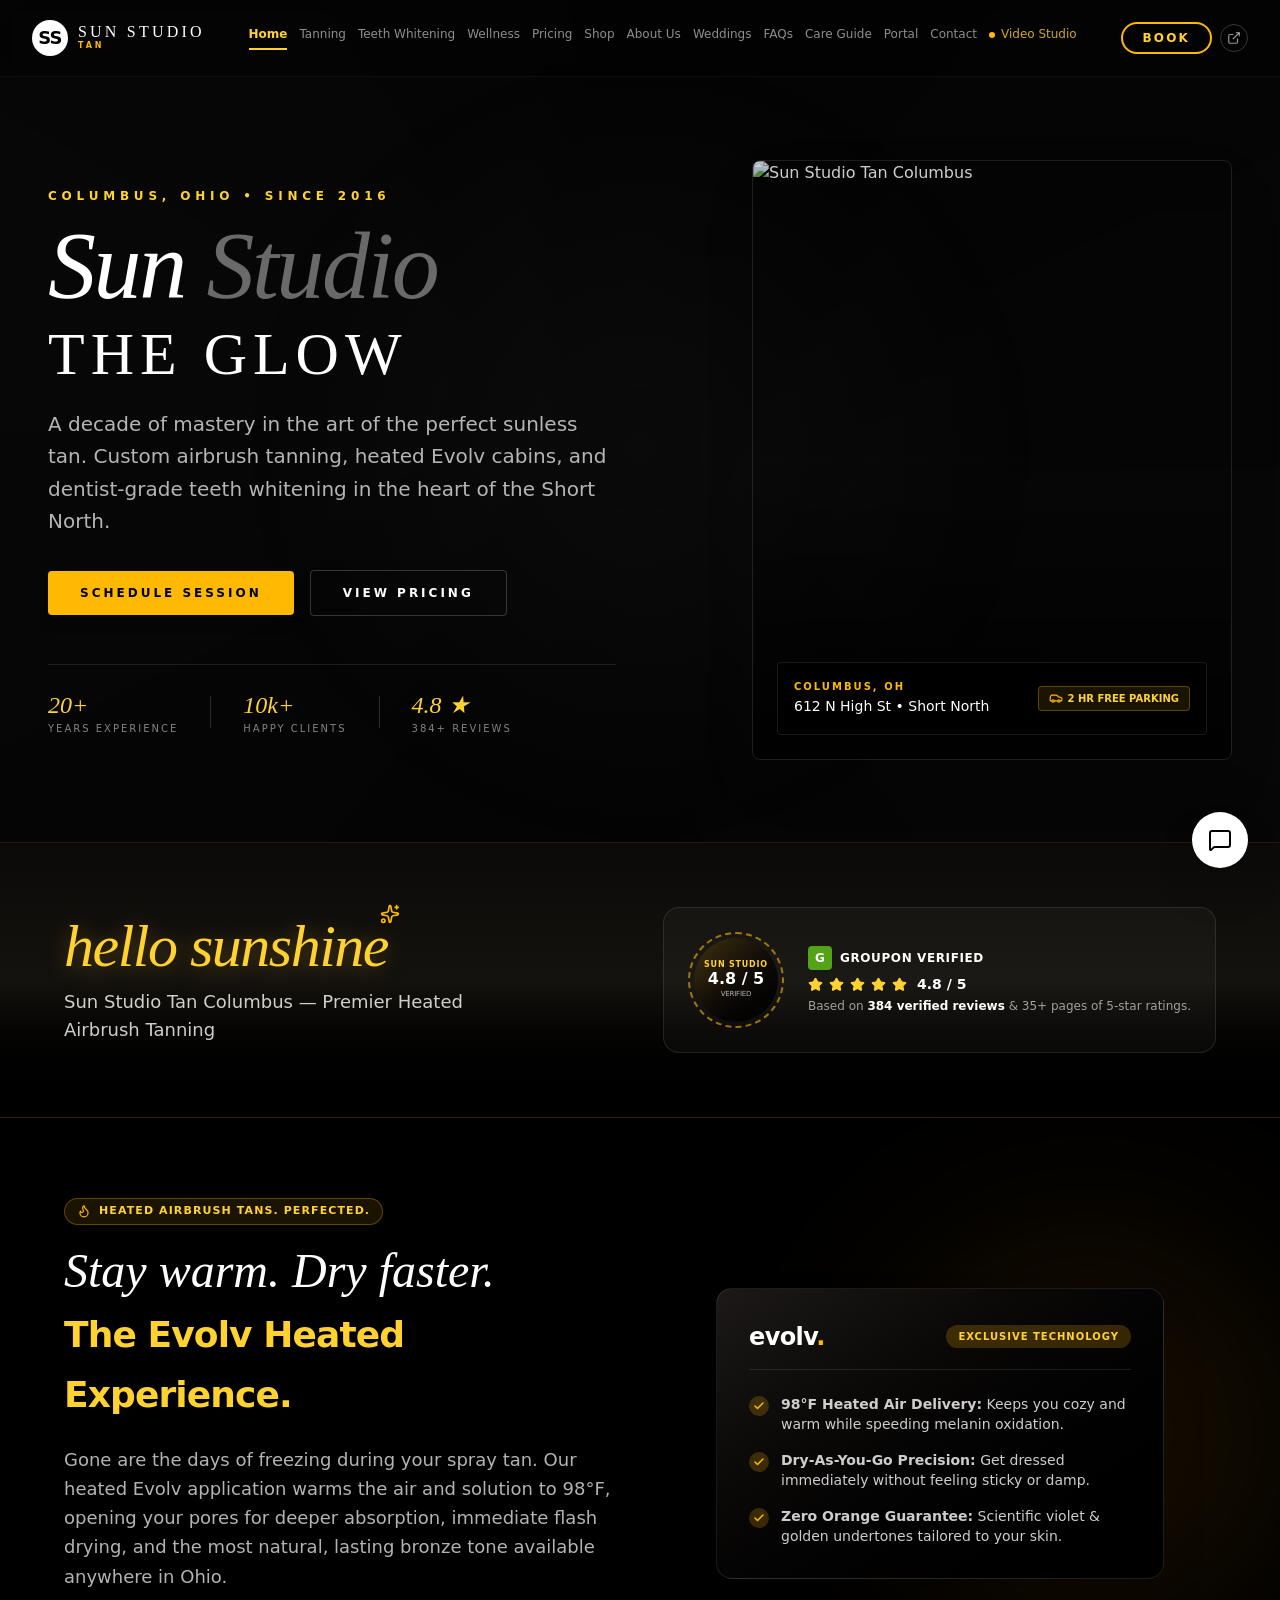
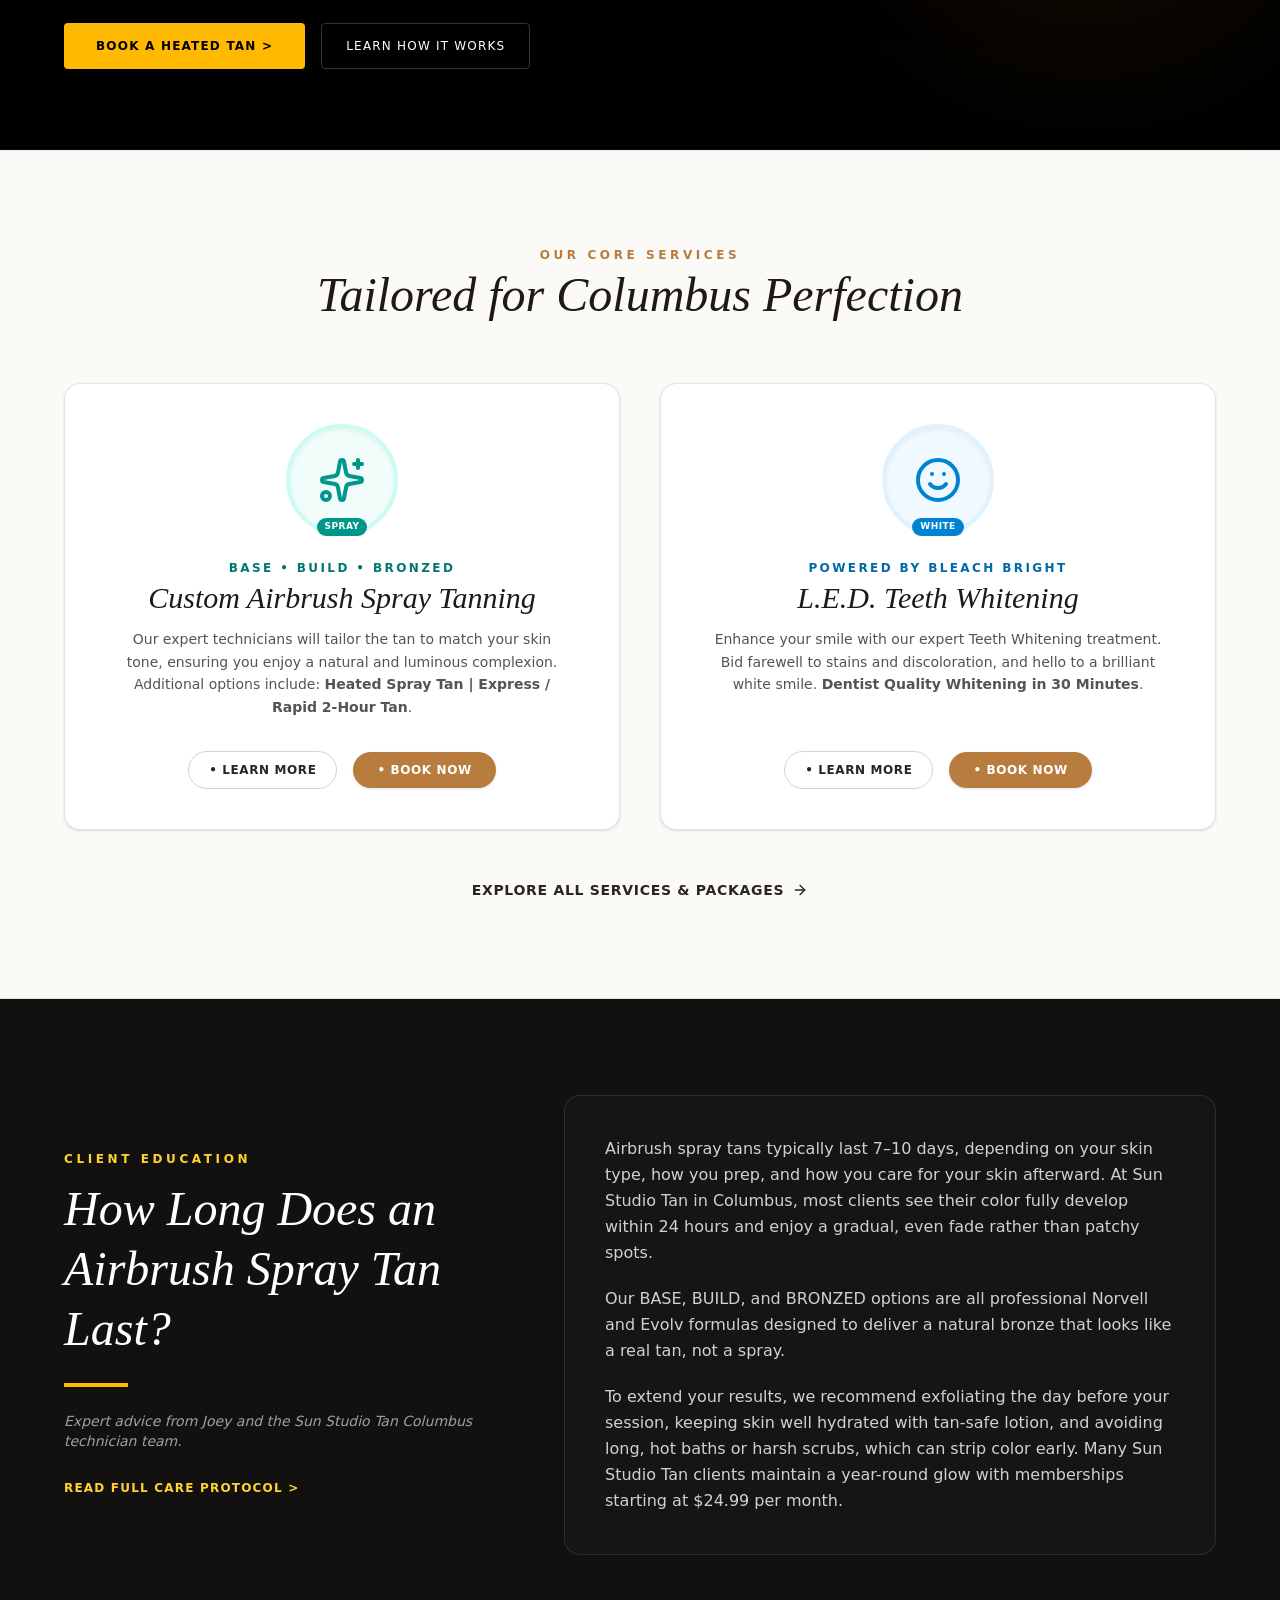
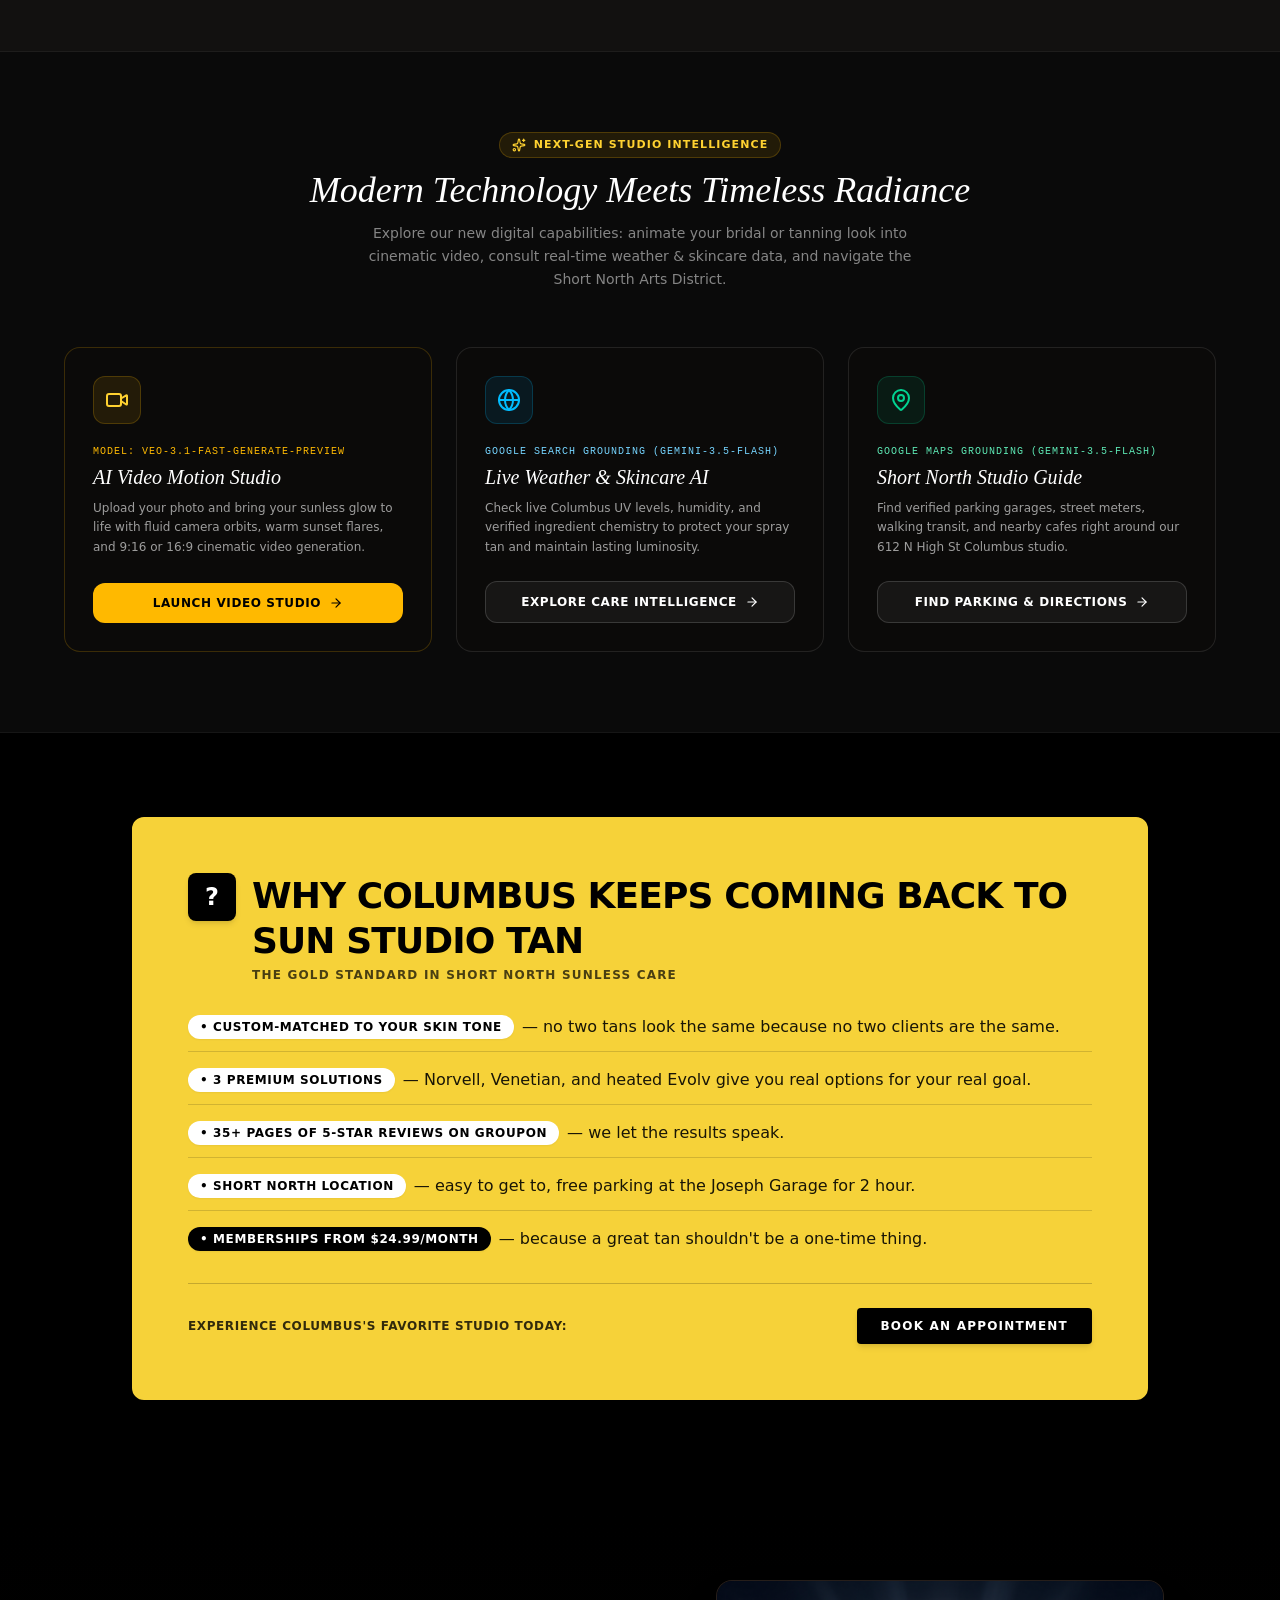
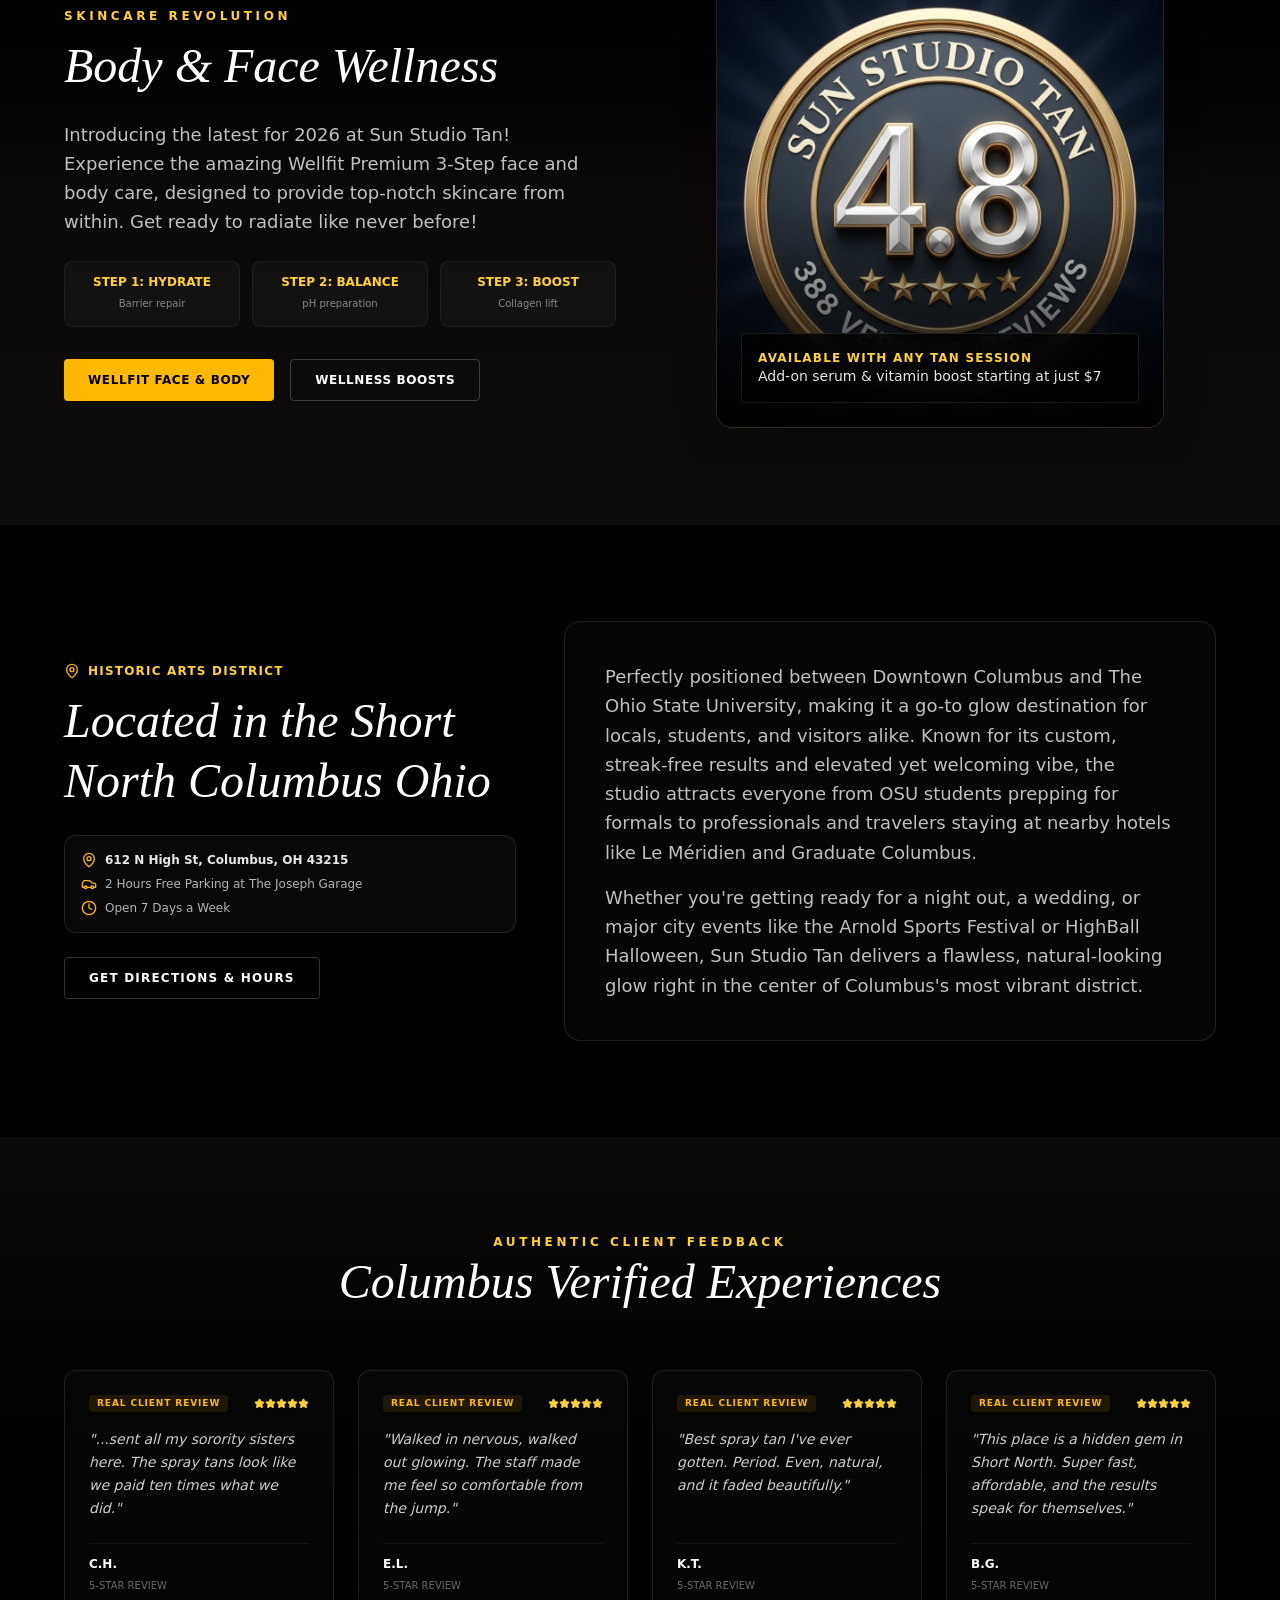
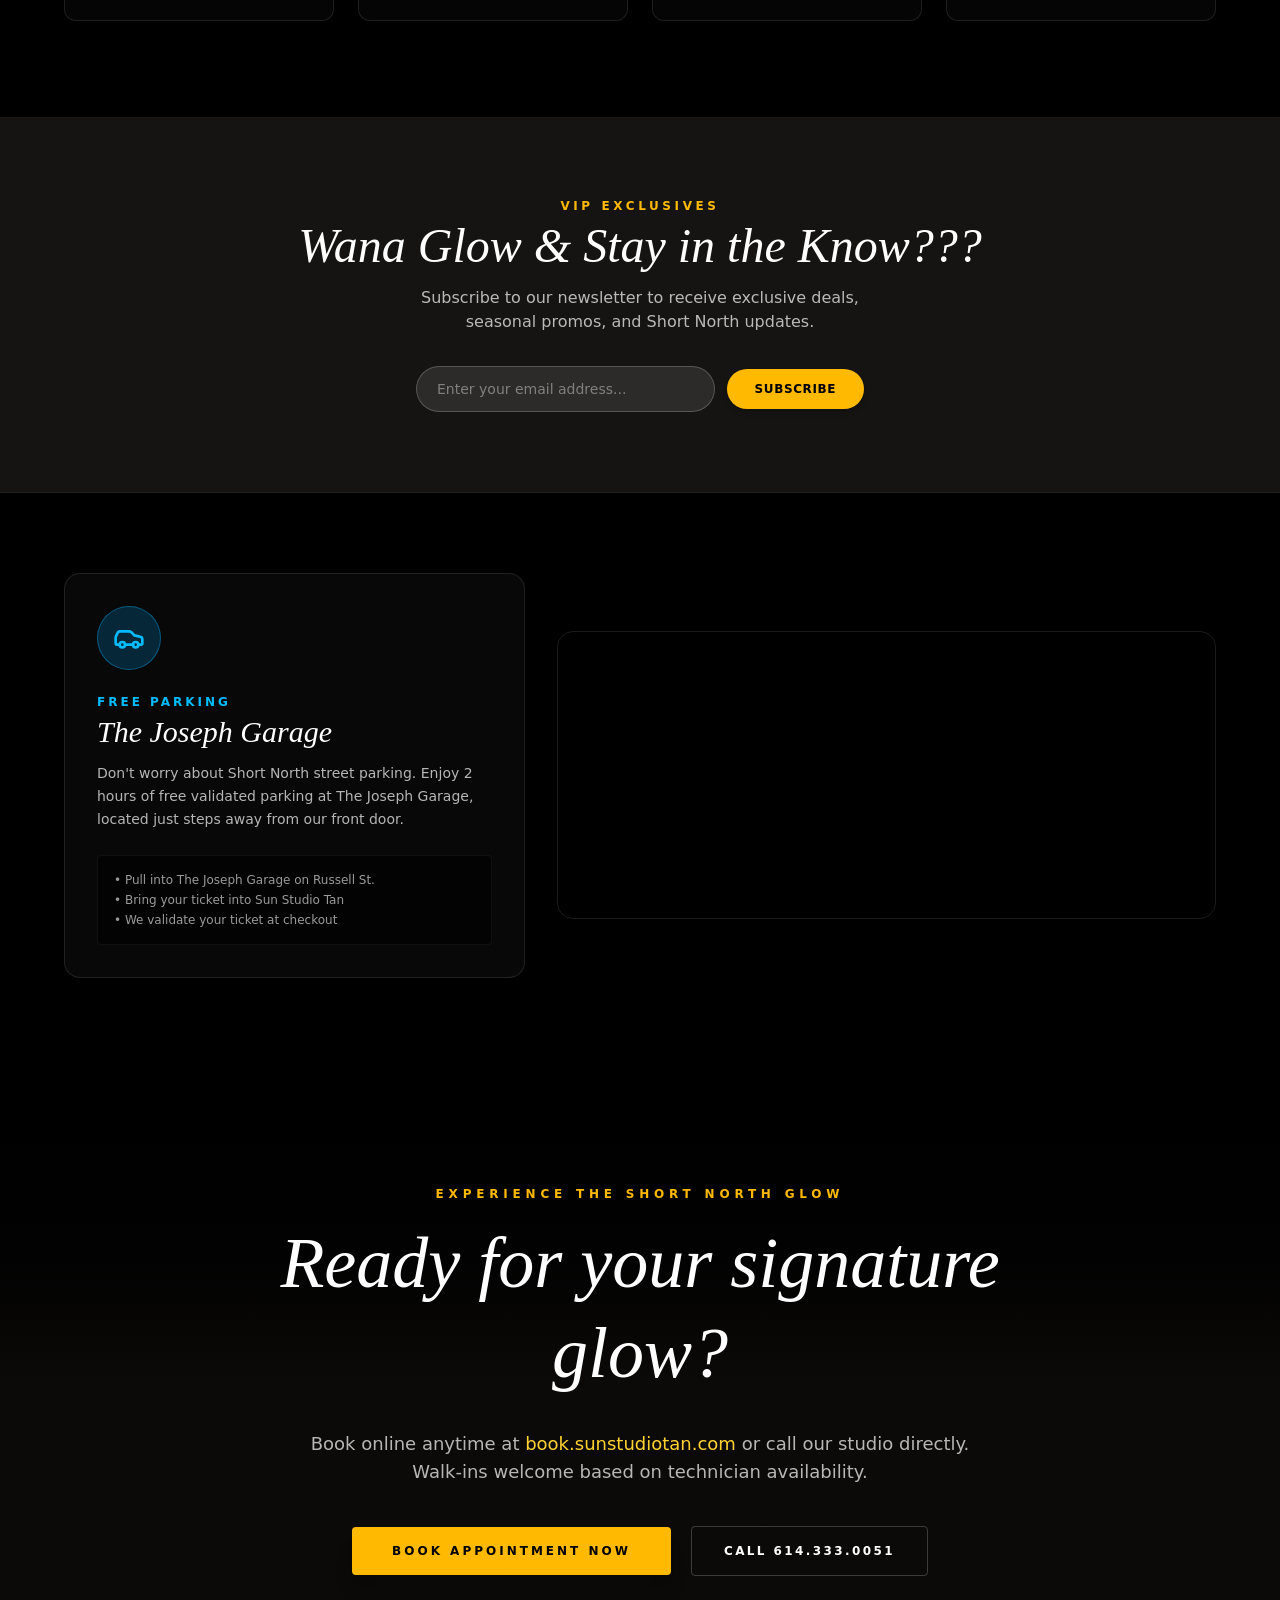
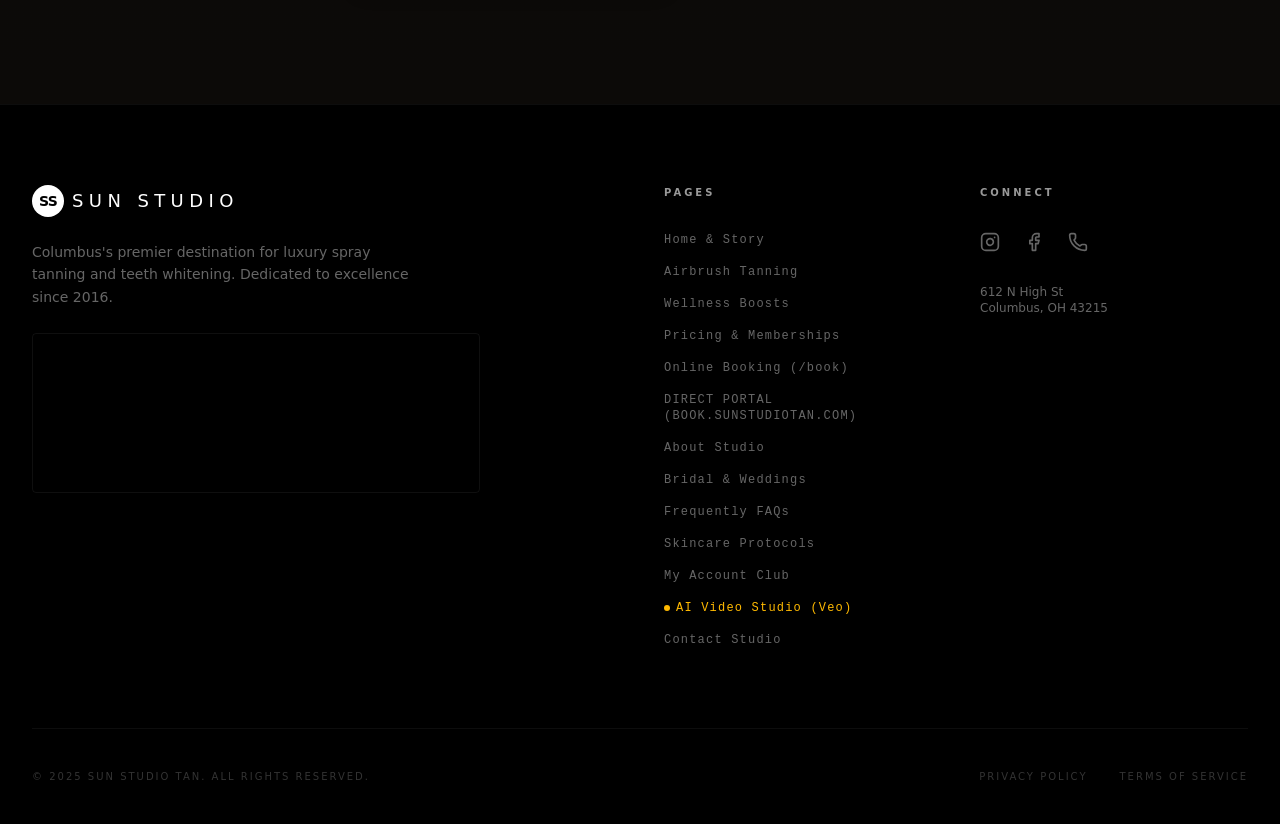
==== index.html @ a8854445 "Add files via upload" ====
<!doctype html>
<html lang="en">
  <head>
    <meta charset="UTF-8" />
    <meta name="viewport" content="width=device-width, initial-scale=1.0" />
    <title>Remix: Sun Studio Tan - Luxury Spray Tanning &amp; Teeth Whitening</title>
    <meta name="description" content="A premium, high-end website for Sun Studio Tan, specializing in luxury spray tanning, wellness boosts, and professional teeth whitening in Columbus, Ohio." />
    <meta property="og:title" content="Remix: Sun Studio Tan" />
    <meta property="og:description" content="A premium, high-end website for Sun Studio Tan, specializing in luxury spray tanning, wellness boosts, and professional teeth whitening in Columbus, Ohio." />
    <script type="module" crossorigin src="/index-Cg_YTohN.js"></script>
    <link rel="stylesheet" crossorigin href="/index-L-qN19E2.css">
  </head>
  <body>
    <div id="root"></div>
  </body>
</html>
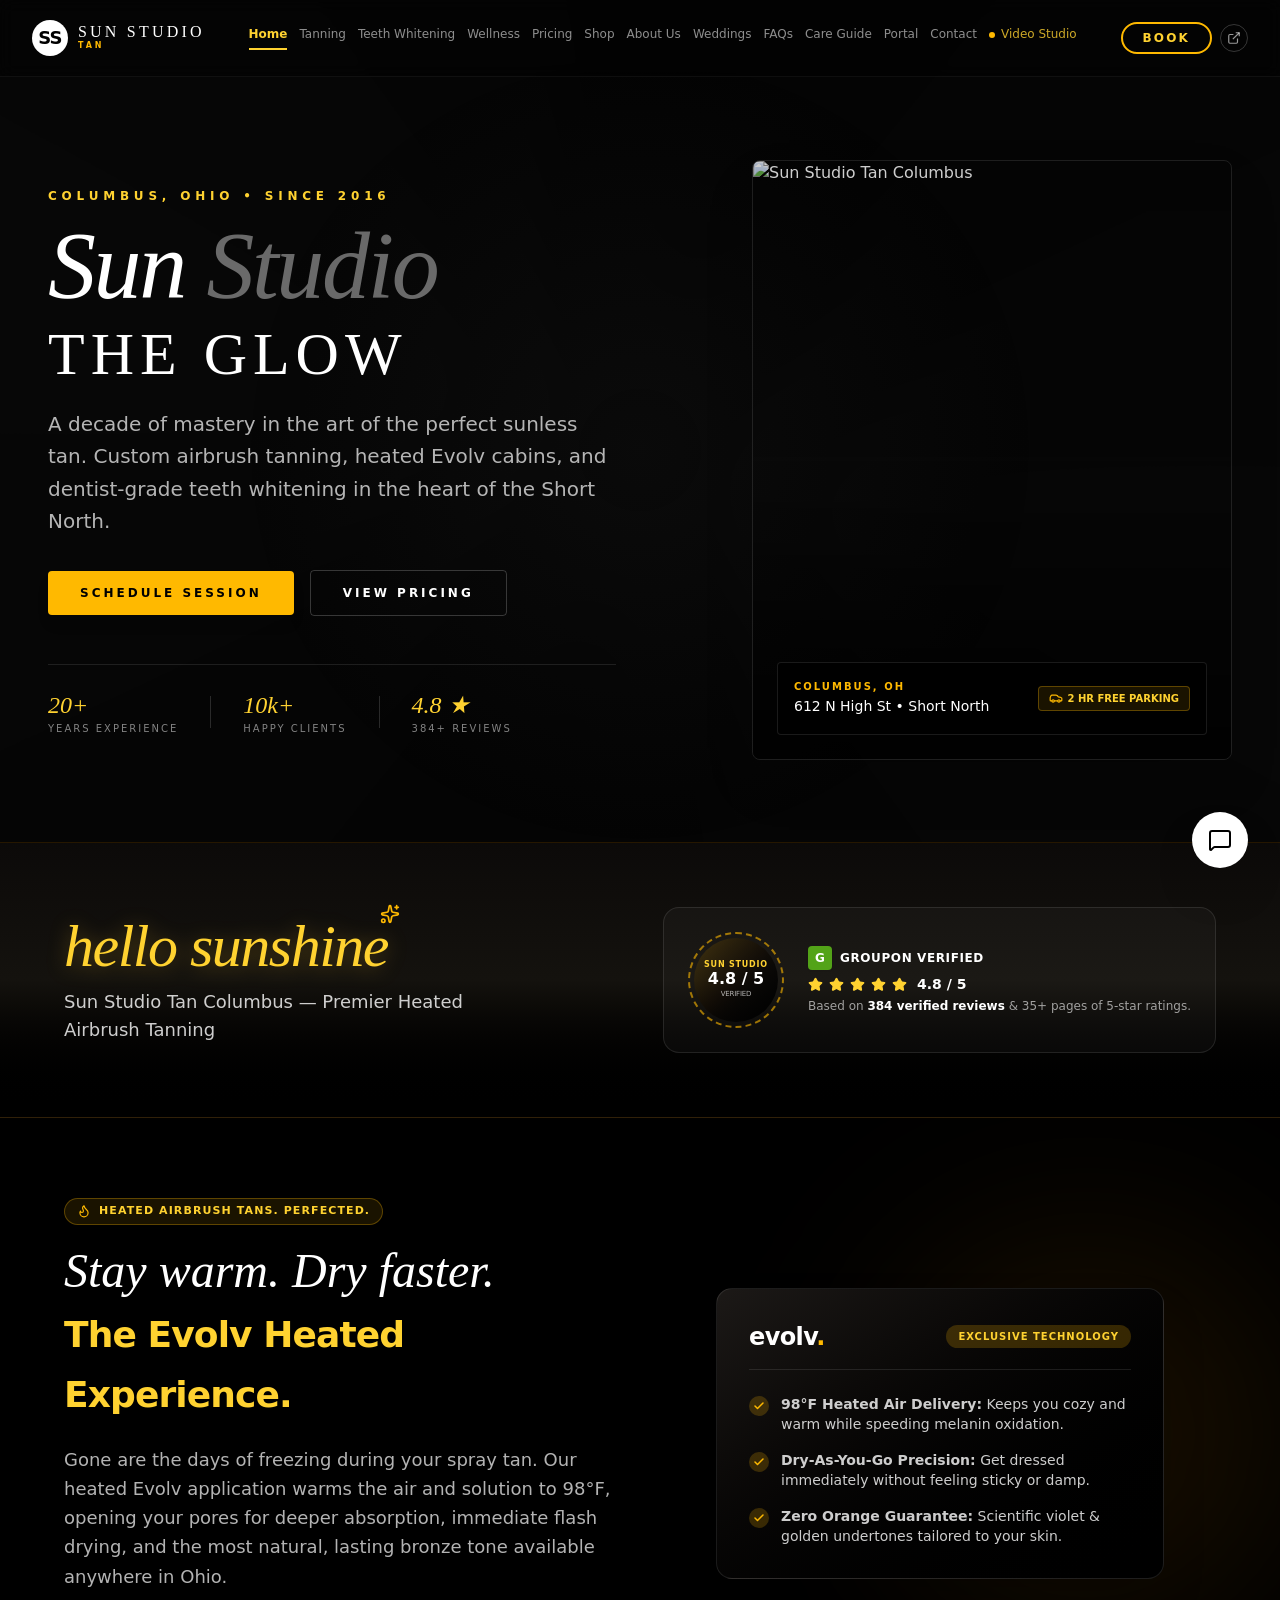
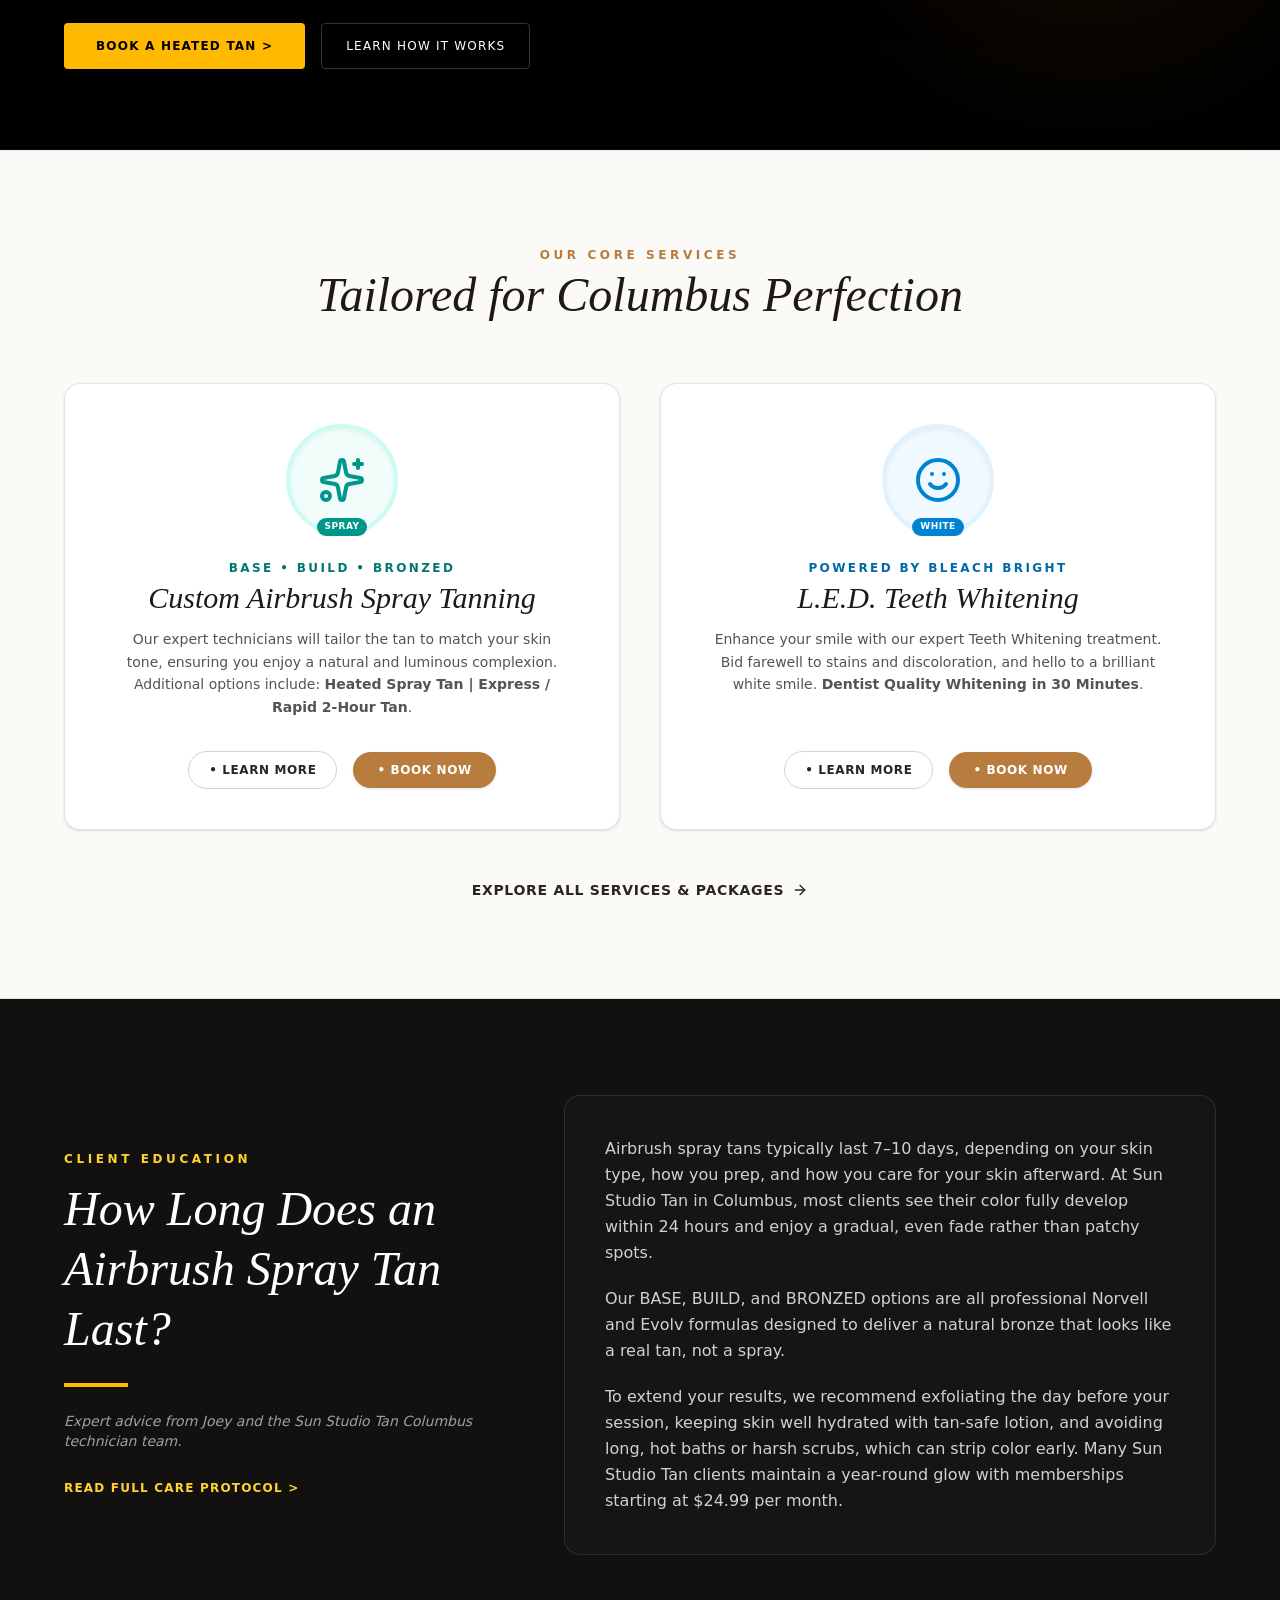
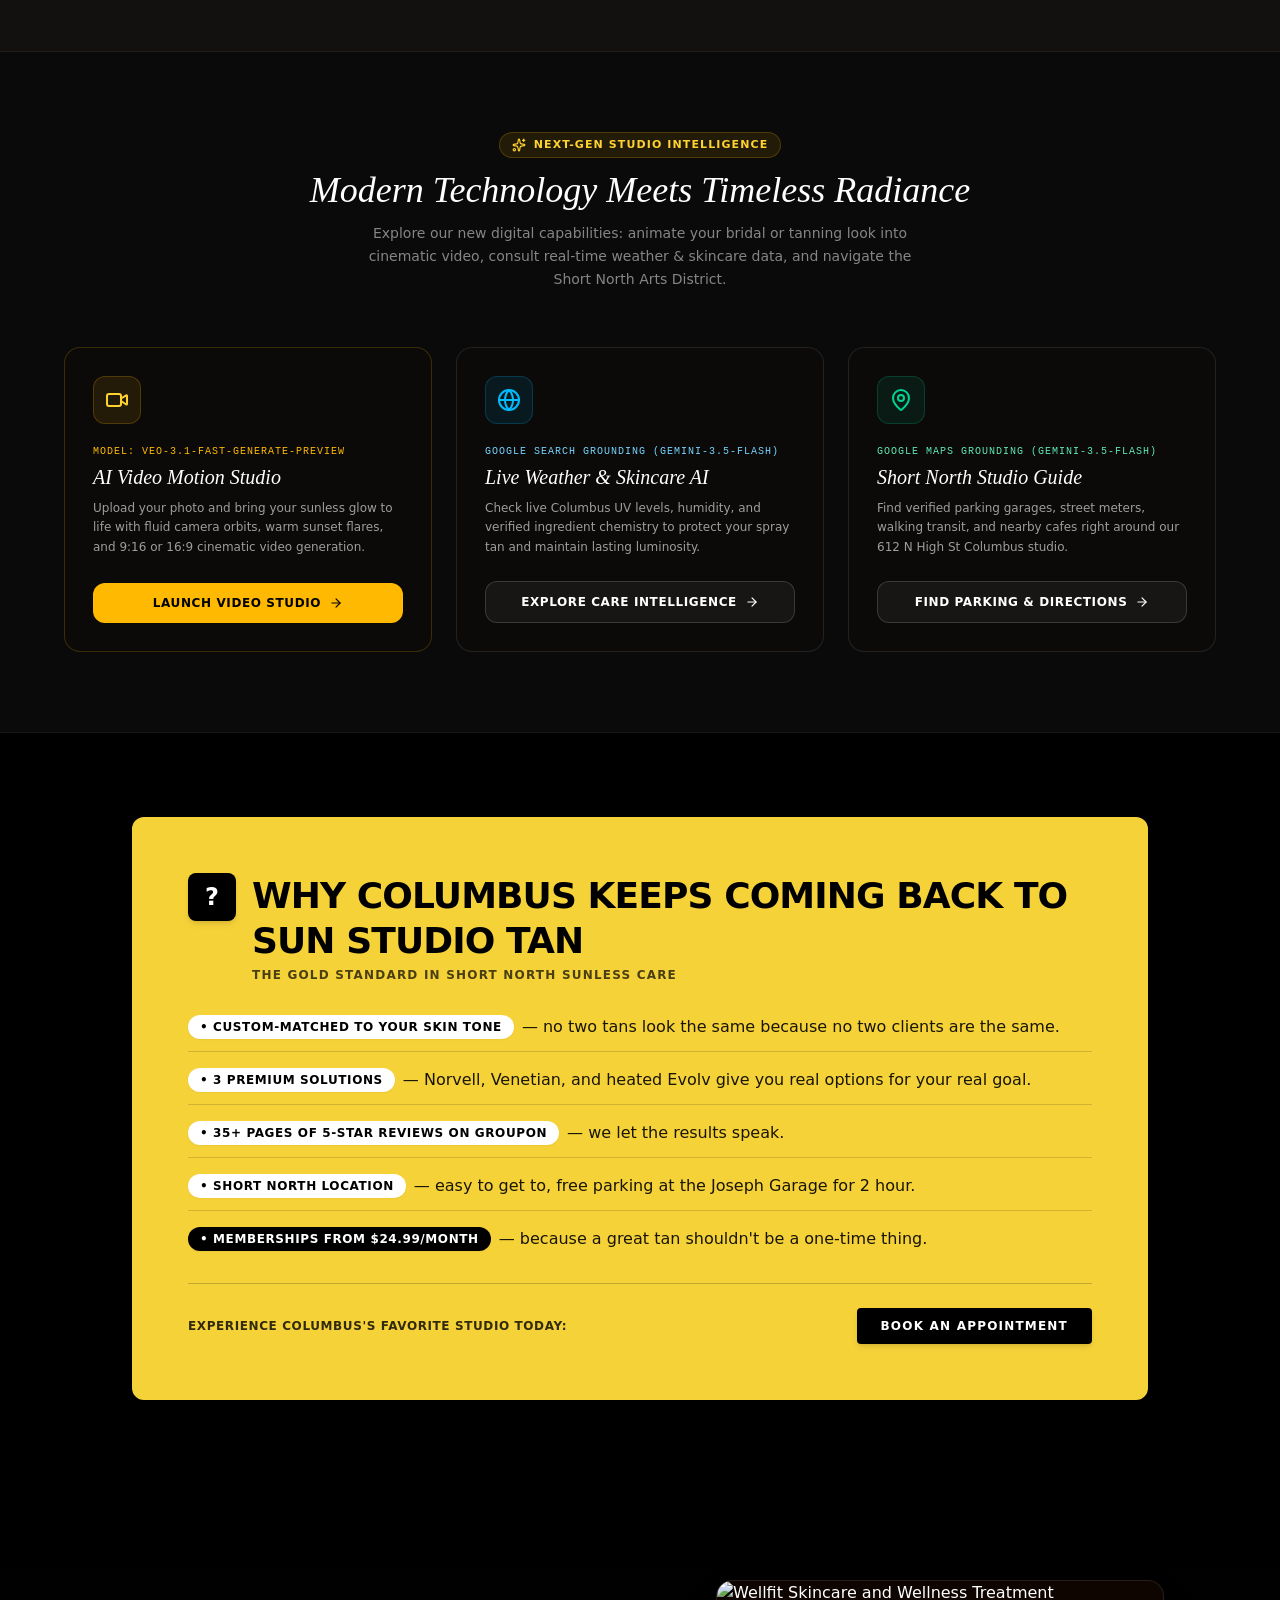
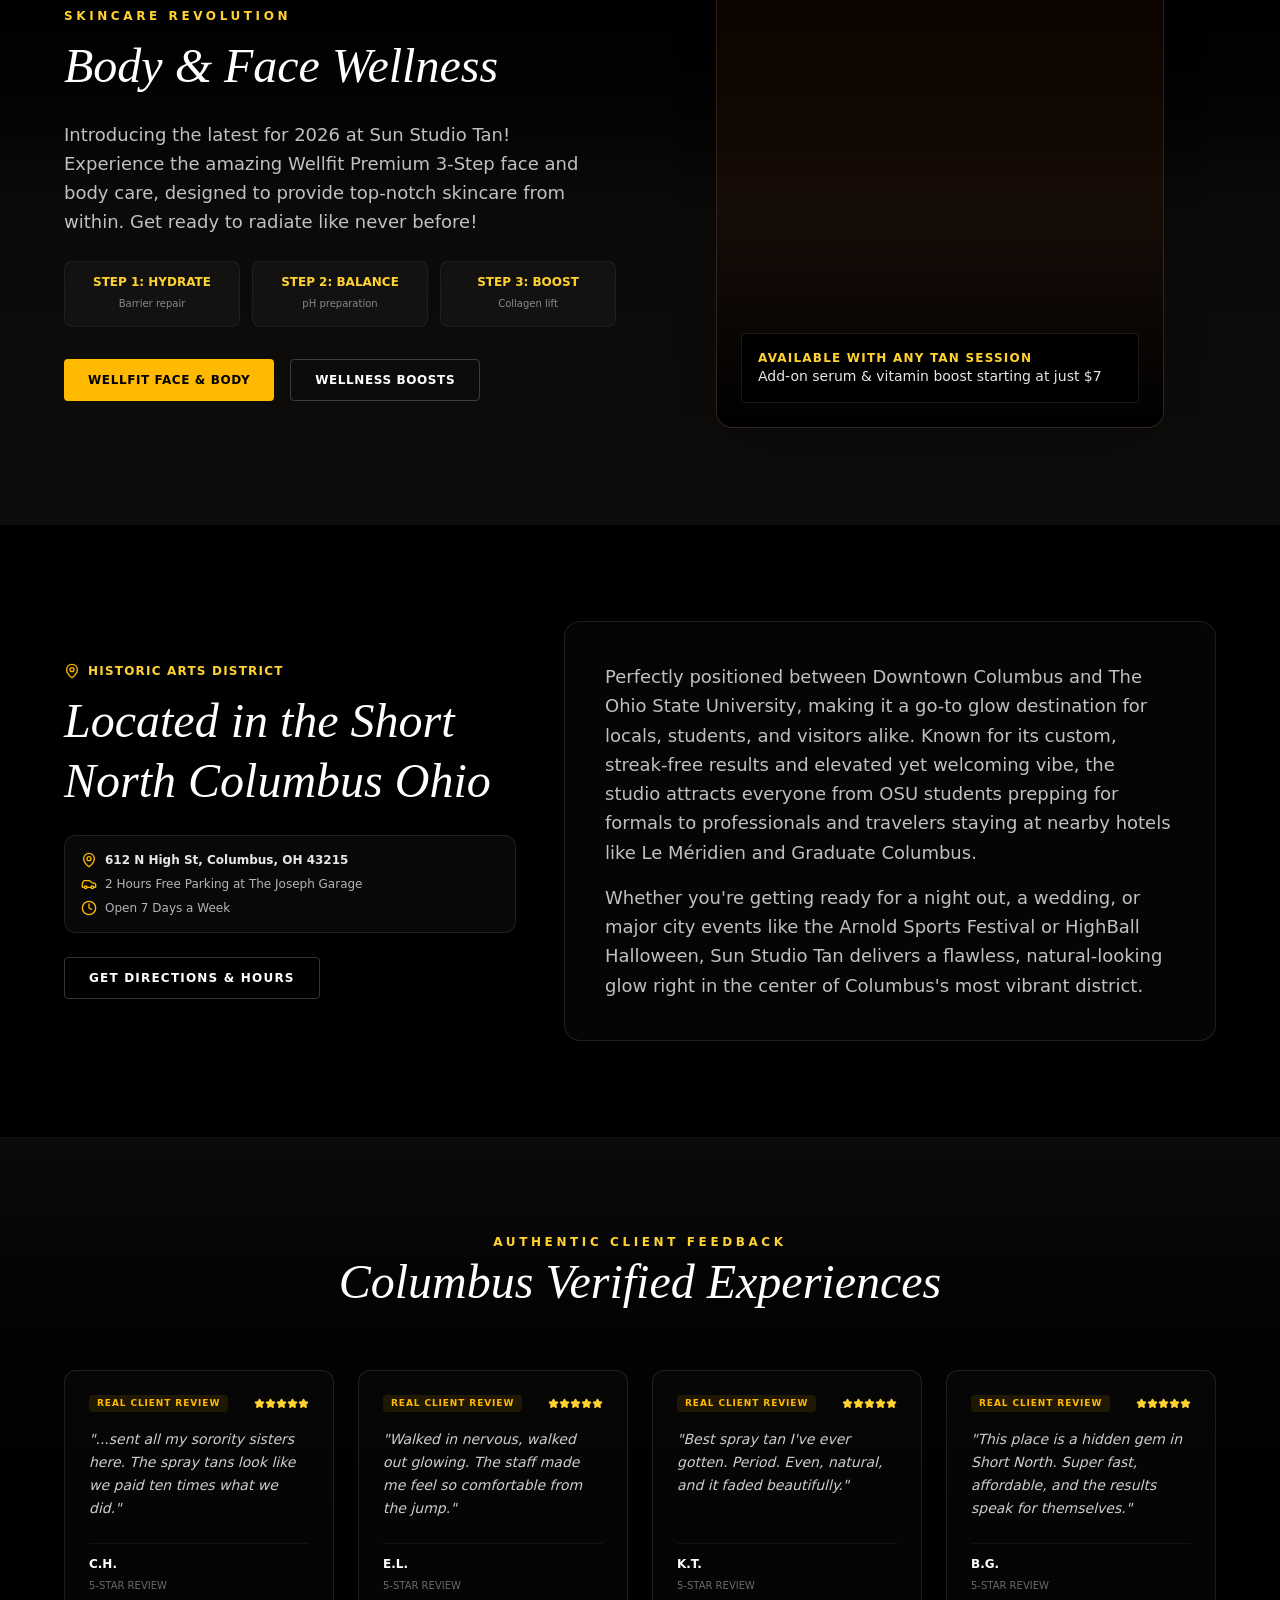
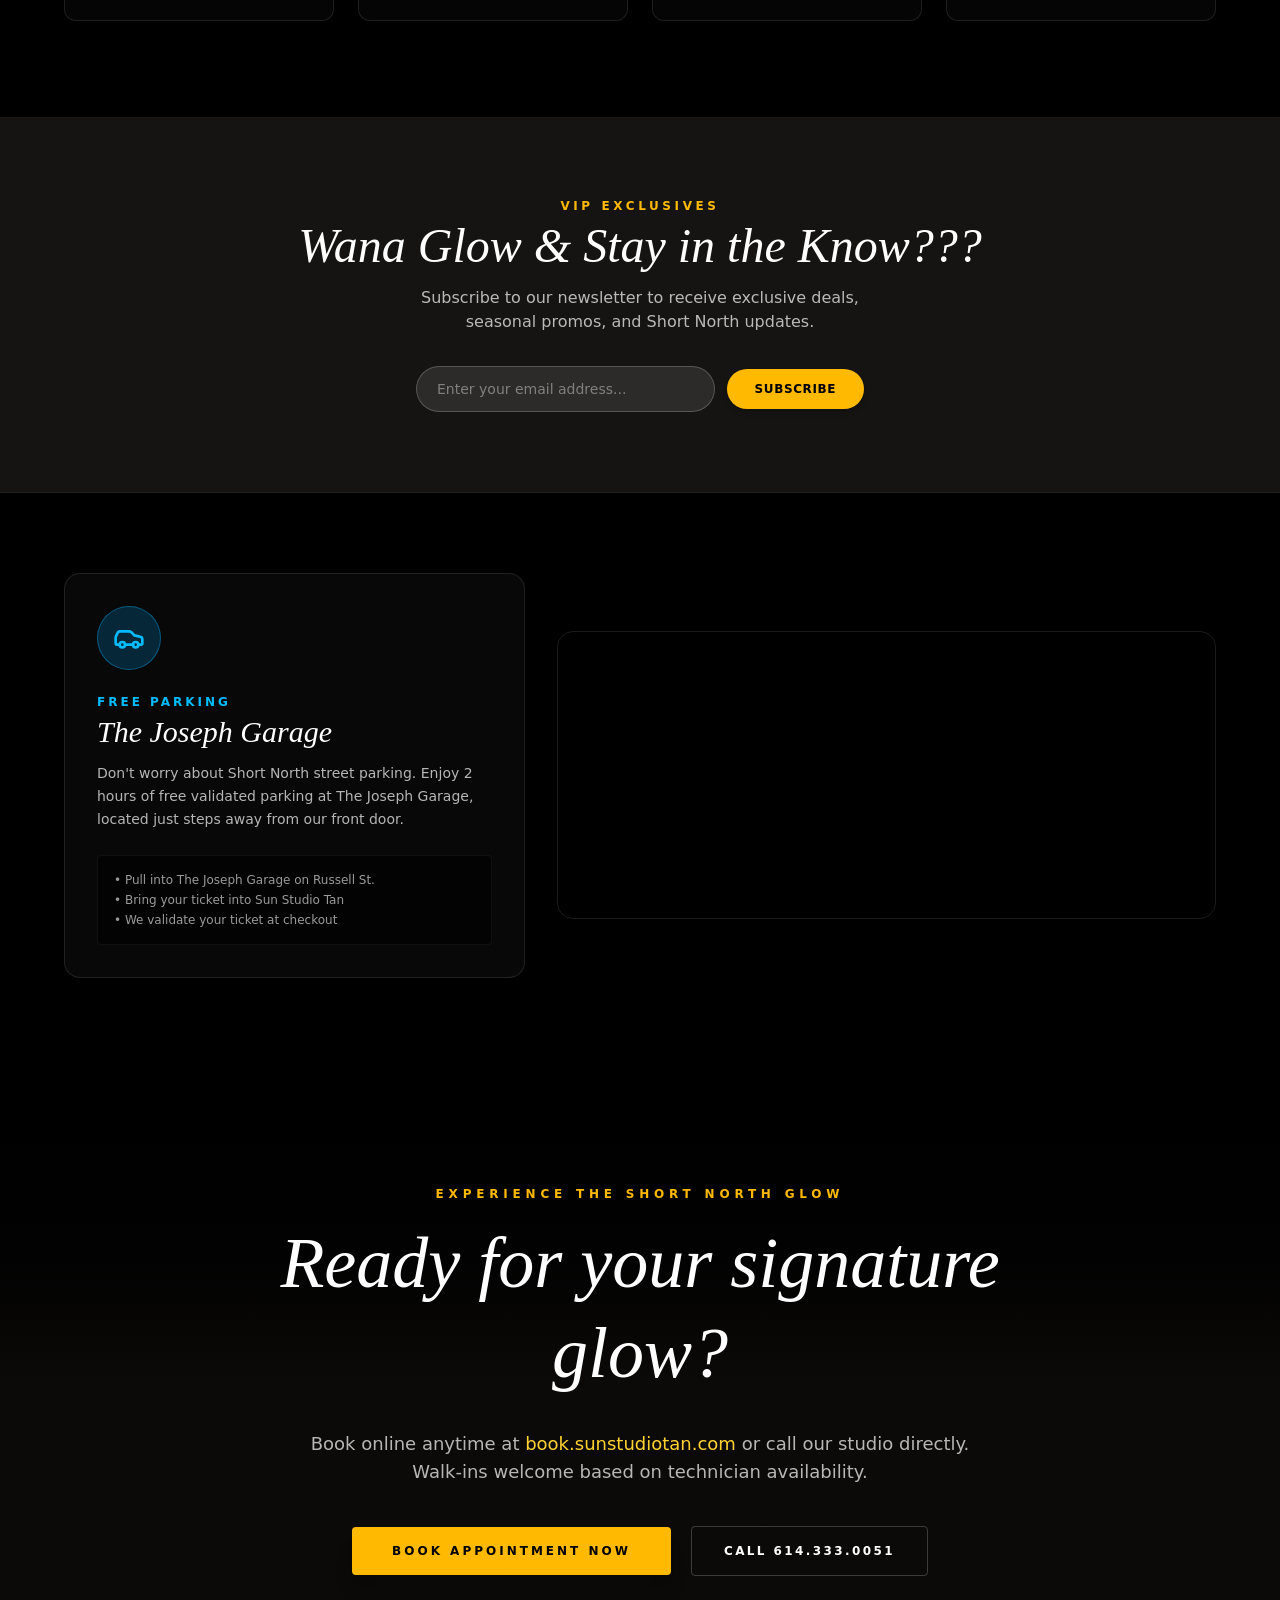
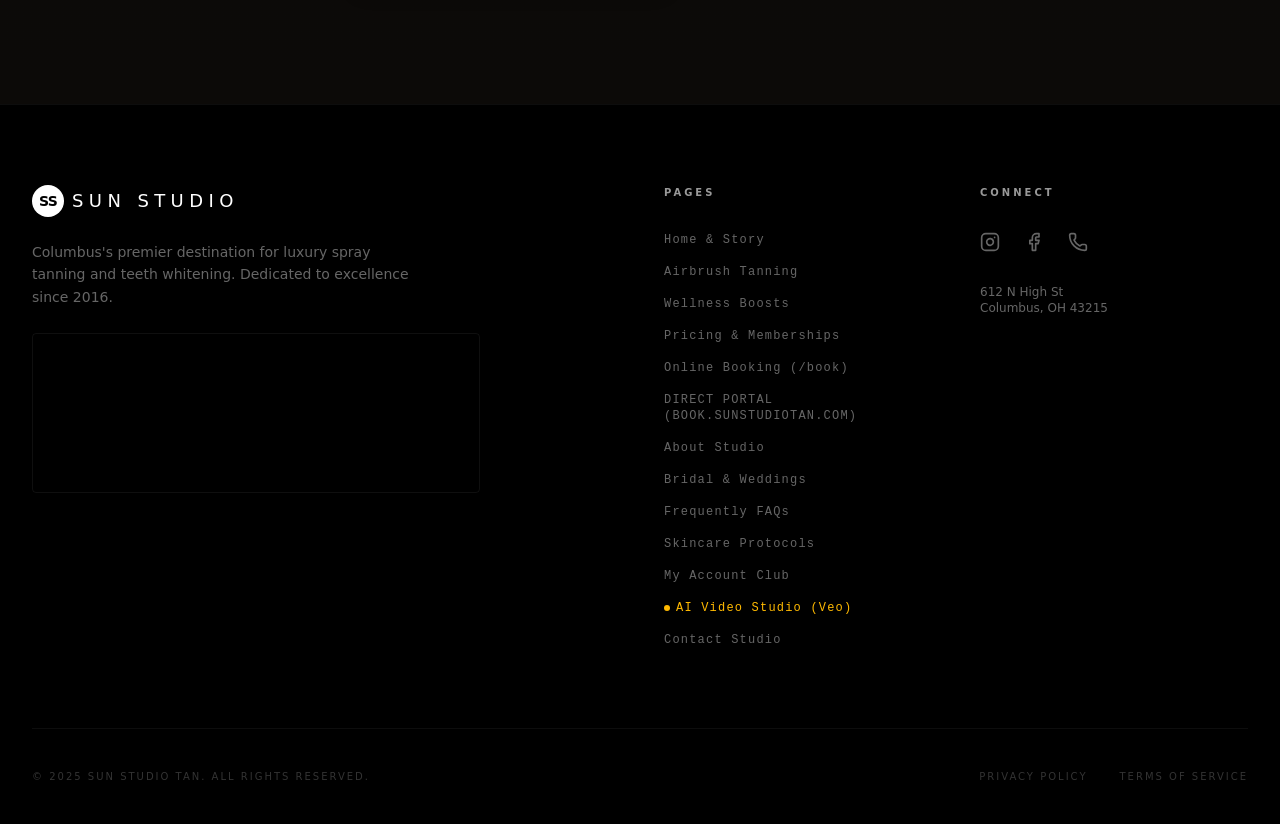
==== commit d5f2d554: "Add original Netlify drag-and-drop folder (sunstudiotan-site) Exact contents of the sunstudiotan-sit" ====
--- a/index.html
+++ b/index.html
@@ -7,8 +7,8 @@
     <meta name="description" content="A premium, high-end website for Sun Studio Tan, specializing in luxury spray tanning, wellness boosts, and professional teeth whitening in Columbus, Ohio." />
     <meta property="og:title" content="Remix: Sun Studio Tan" />
     <meta property="og:description" content="A premium, high-end website for Sun Studio Tan, specializing in luxury spray tanning, wellness boosts, and professional teeth whitening in Columbus, Ohio." />
-    <script type="module" crossorigin src="/index-Cg_YTohN.js"></script>
-    <link rel="stylesheet" crossorigin href="/index-L-qN19E2.css">
+    <script type="module" crossorigin src="/assets/index-Cg_YTohN.js"></script>
+    <link rel="stylesheet" crossorigin href="/assets/index-L-qN19E2.css">
   </head>
   <body>
     <div id="root"></div>
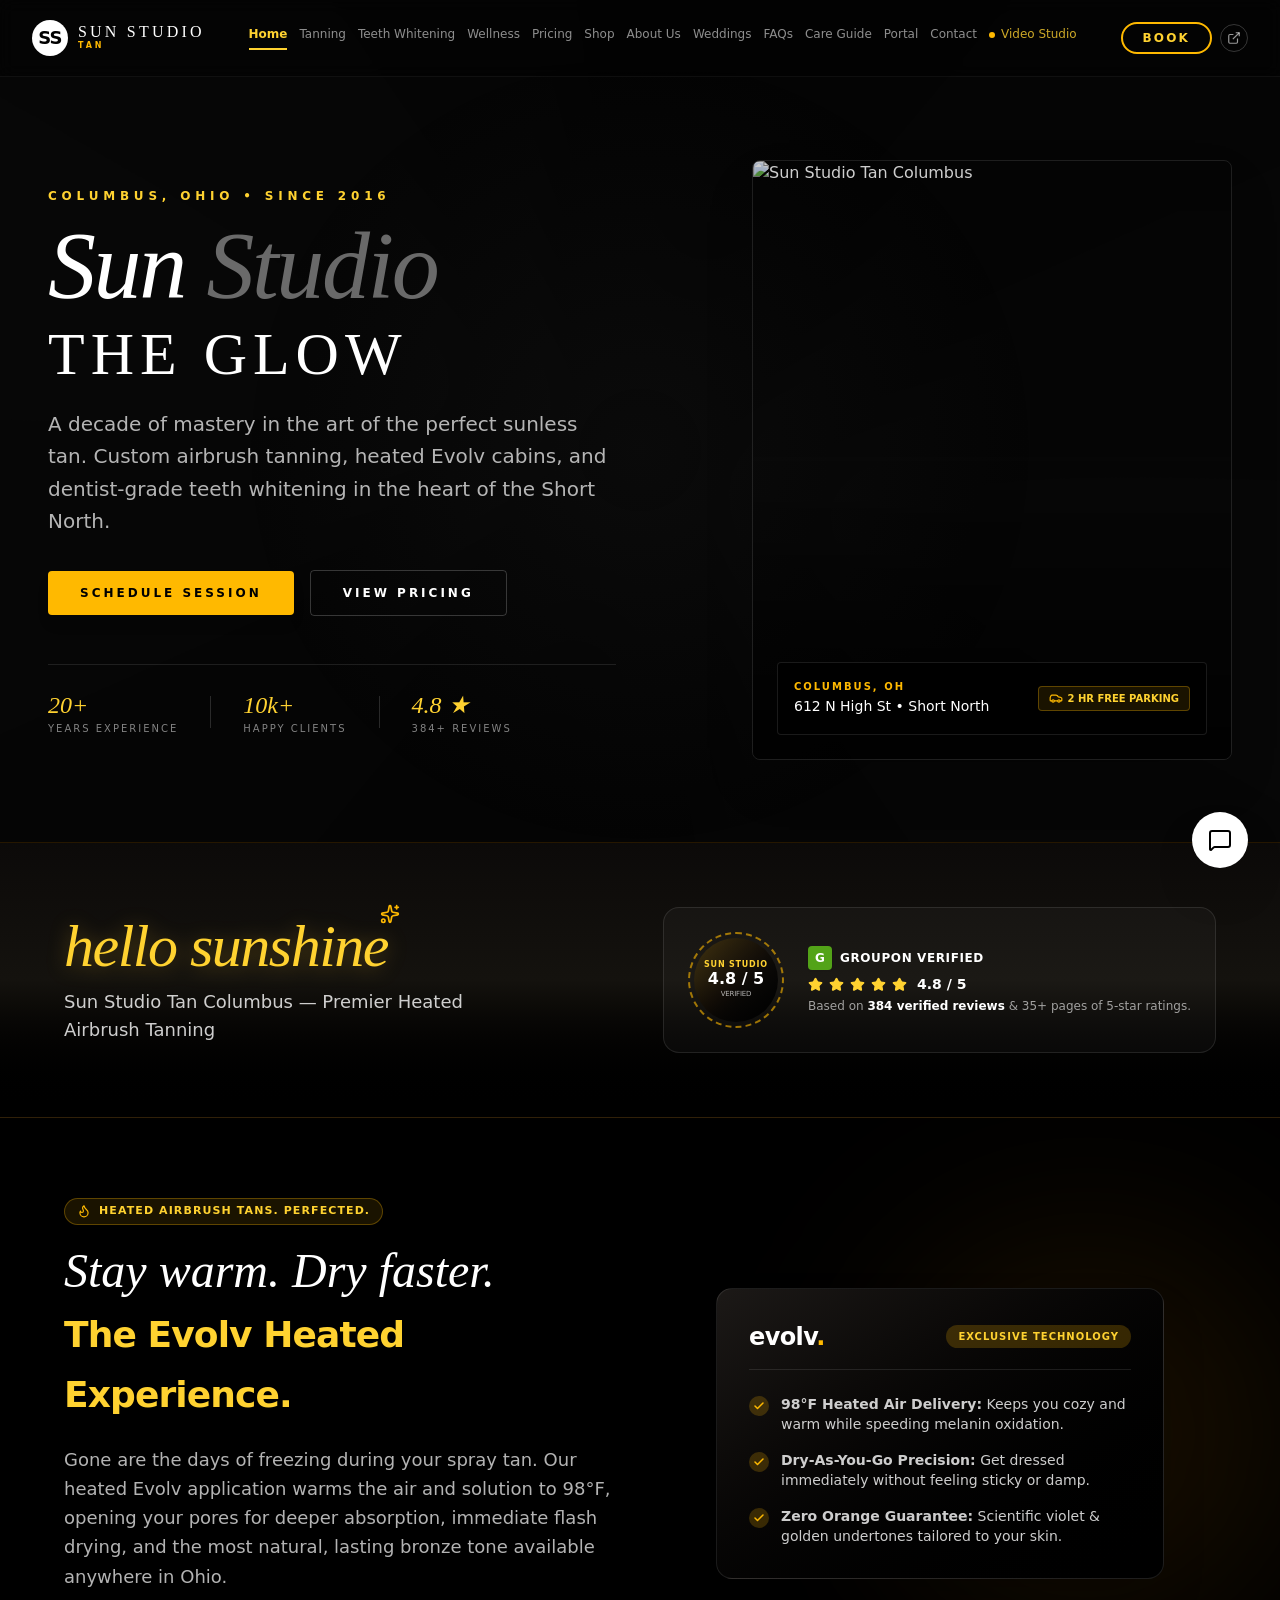
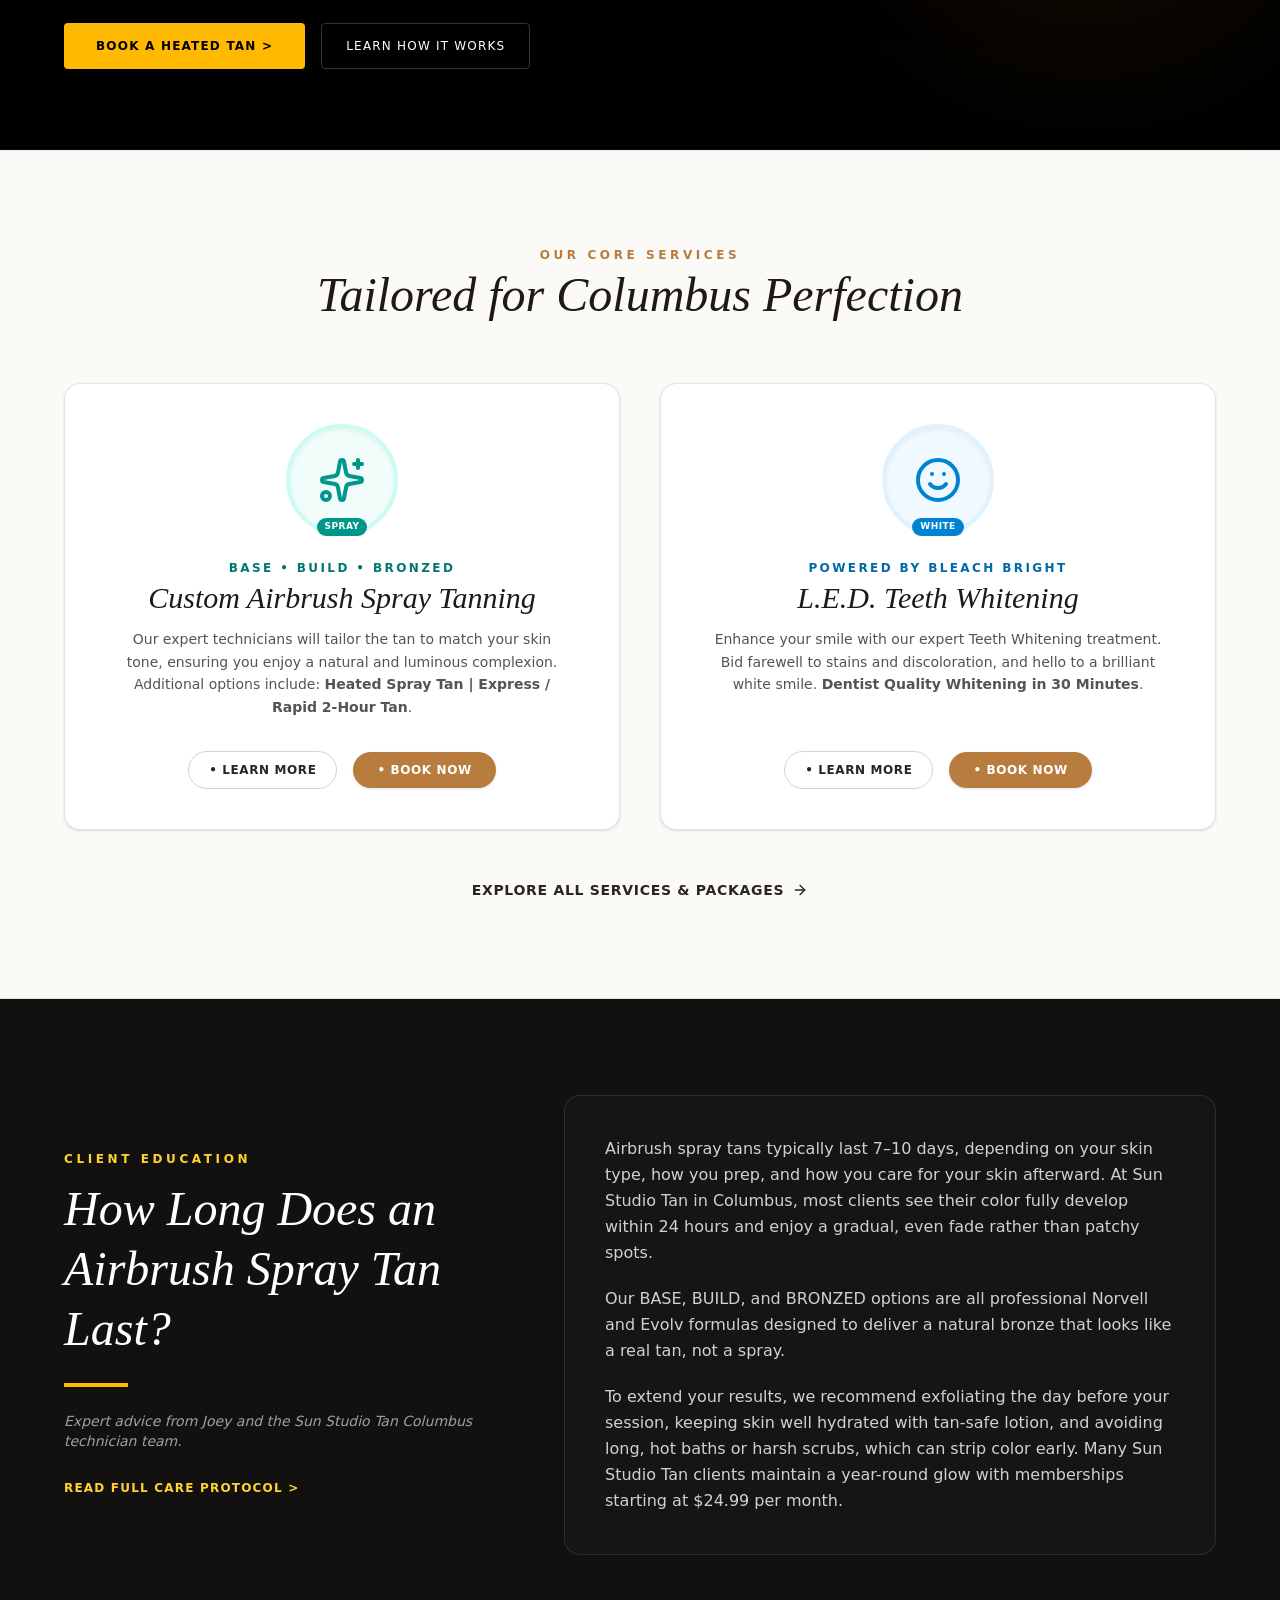
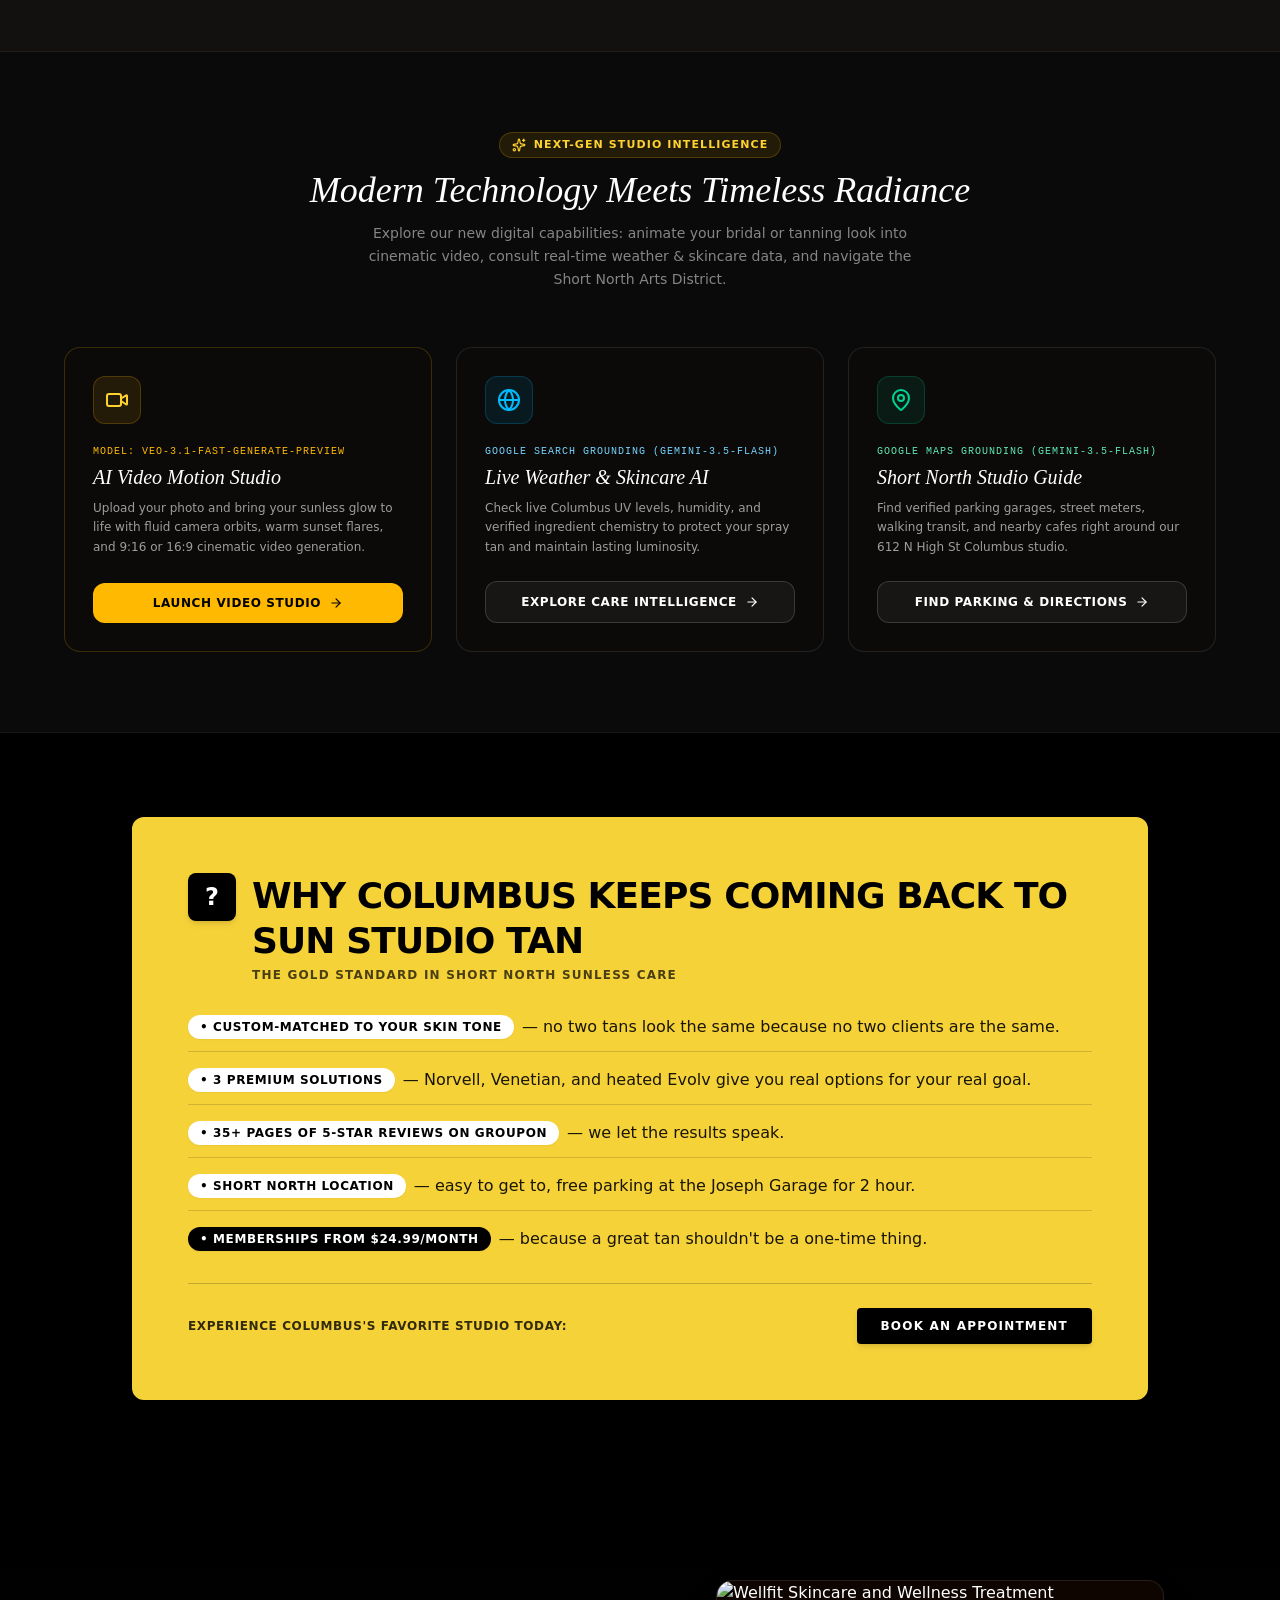
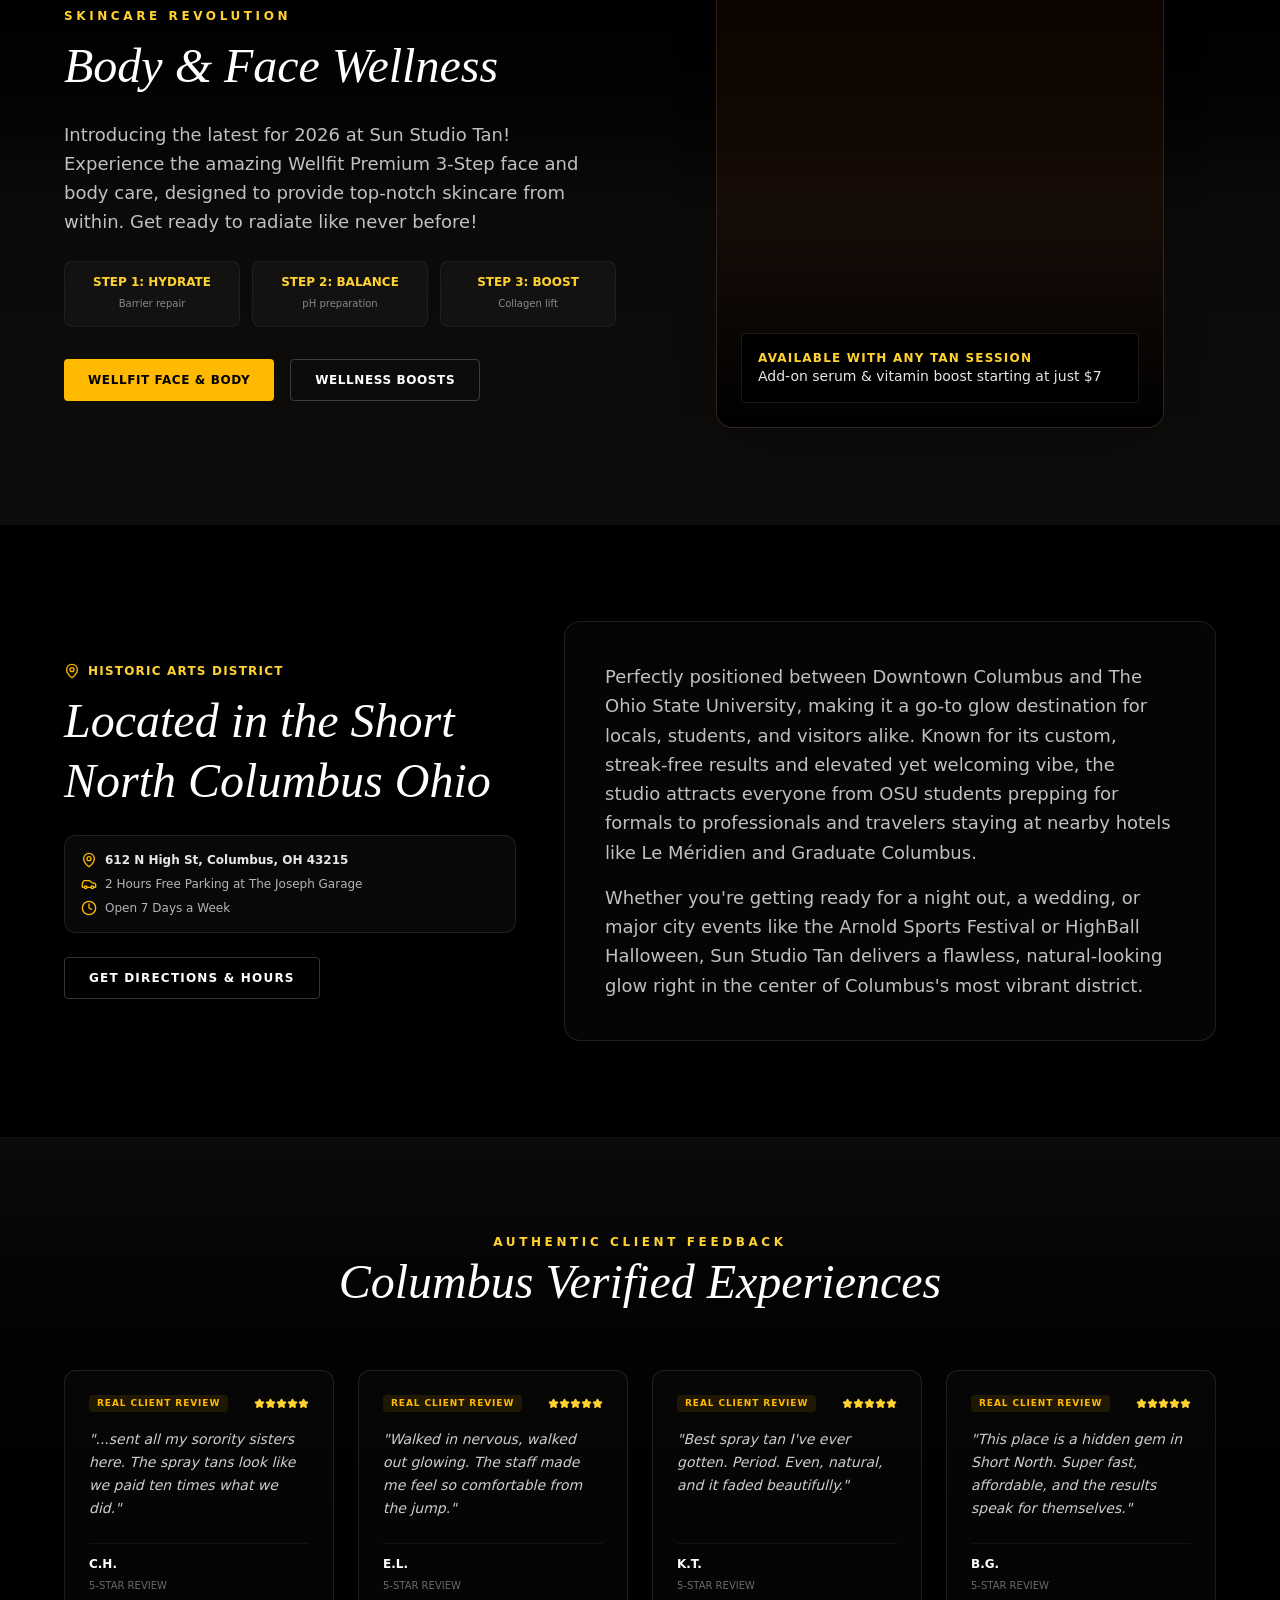
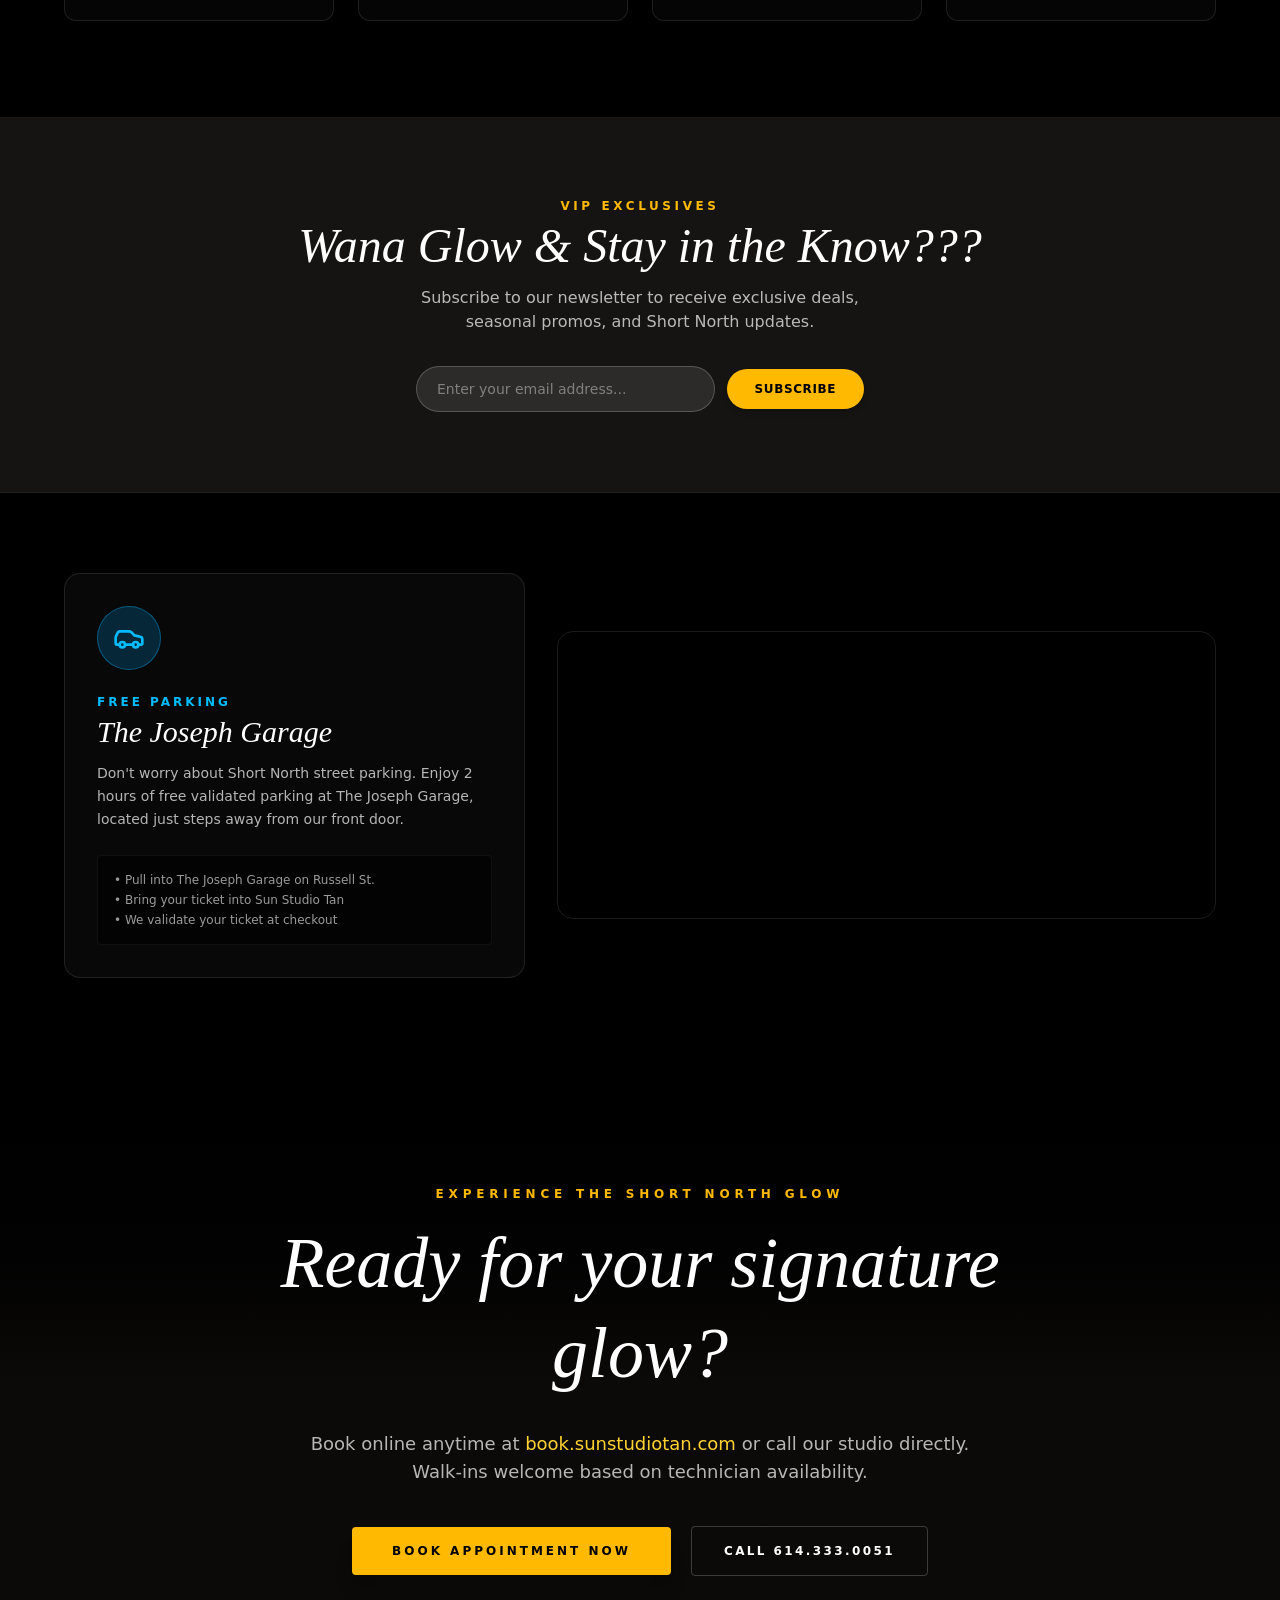
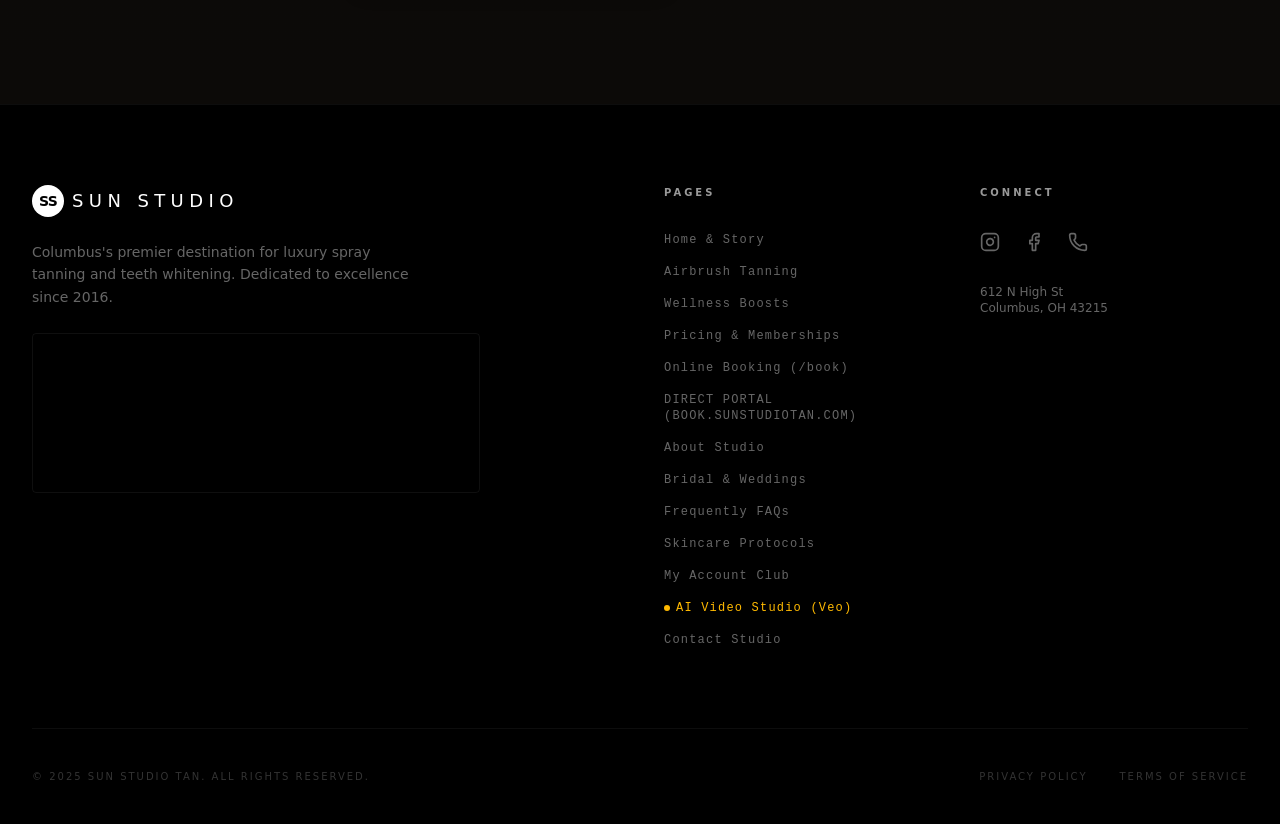
==== commit 191566b1: "Remove "Remix:" from page titles; delete uploaded zip The builder-tool "Remix:" prefix was showing i" ====
--- a/index.html
+++ b/index.html
@@ -3,12 +3,12 @@
   <head>
     <meta charset="UTF-8" />
     <meta name="viewport" content="width=device-width, initial-scale=1.0" />
-    <title>Remix: Sun Studio Tan - Luxury Spray Tanning &amp; Teeth Whitening</title>
+    <title>Sun Studio Tan - Luxury Spray Tanning &amp; Teeth Whitening</title>
     <meta name="description" content="A premium, high-end website for Sun Studio Tan, specializing in luxury spray tanning, wellness boosts, and professional teeth whitening in Columbus, Ohio." />
-    <meta property="og:title" content="Remix: Sun Studio Tan" />
+    <meta property="og:title" content="Sun Studio Tan" />
     <meta property="og:description" content="A premium, high-end website for Sun Studio Tan, specializing in luxury spray tanning, wellness boosts, and professional teeth whitening in Columbus, Ohio." />
-    <script type="module" crossorigin src="/assets/index-Cg_YTohN.js"></script>
-    <link rel="stylesheet" crossorigin href="/assets/index-L-qN19E2.css">
+    <script type="module" crossorigin src="/index-Cg_YTohN.js"></script>
+    <link rel="stylesheet" crossorigin href="/index-L-qN19E2.css">
   </head>
   <body>
     <div id="root"></div>
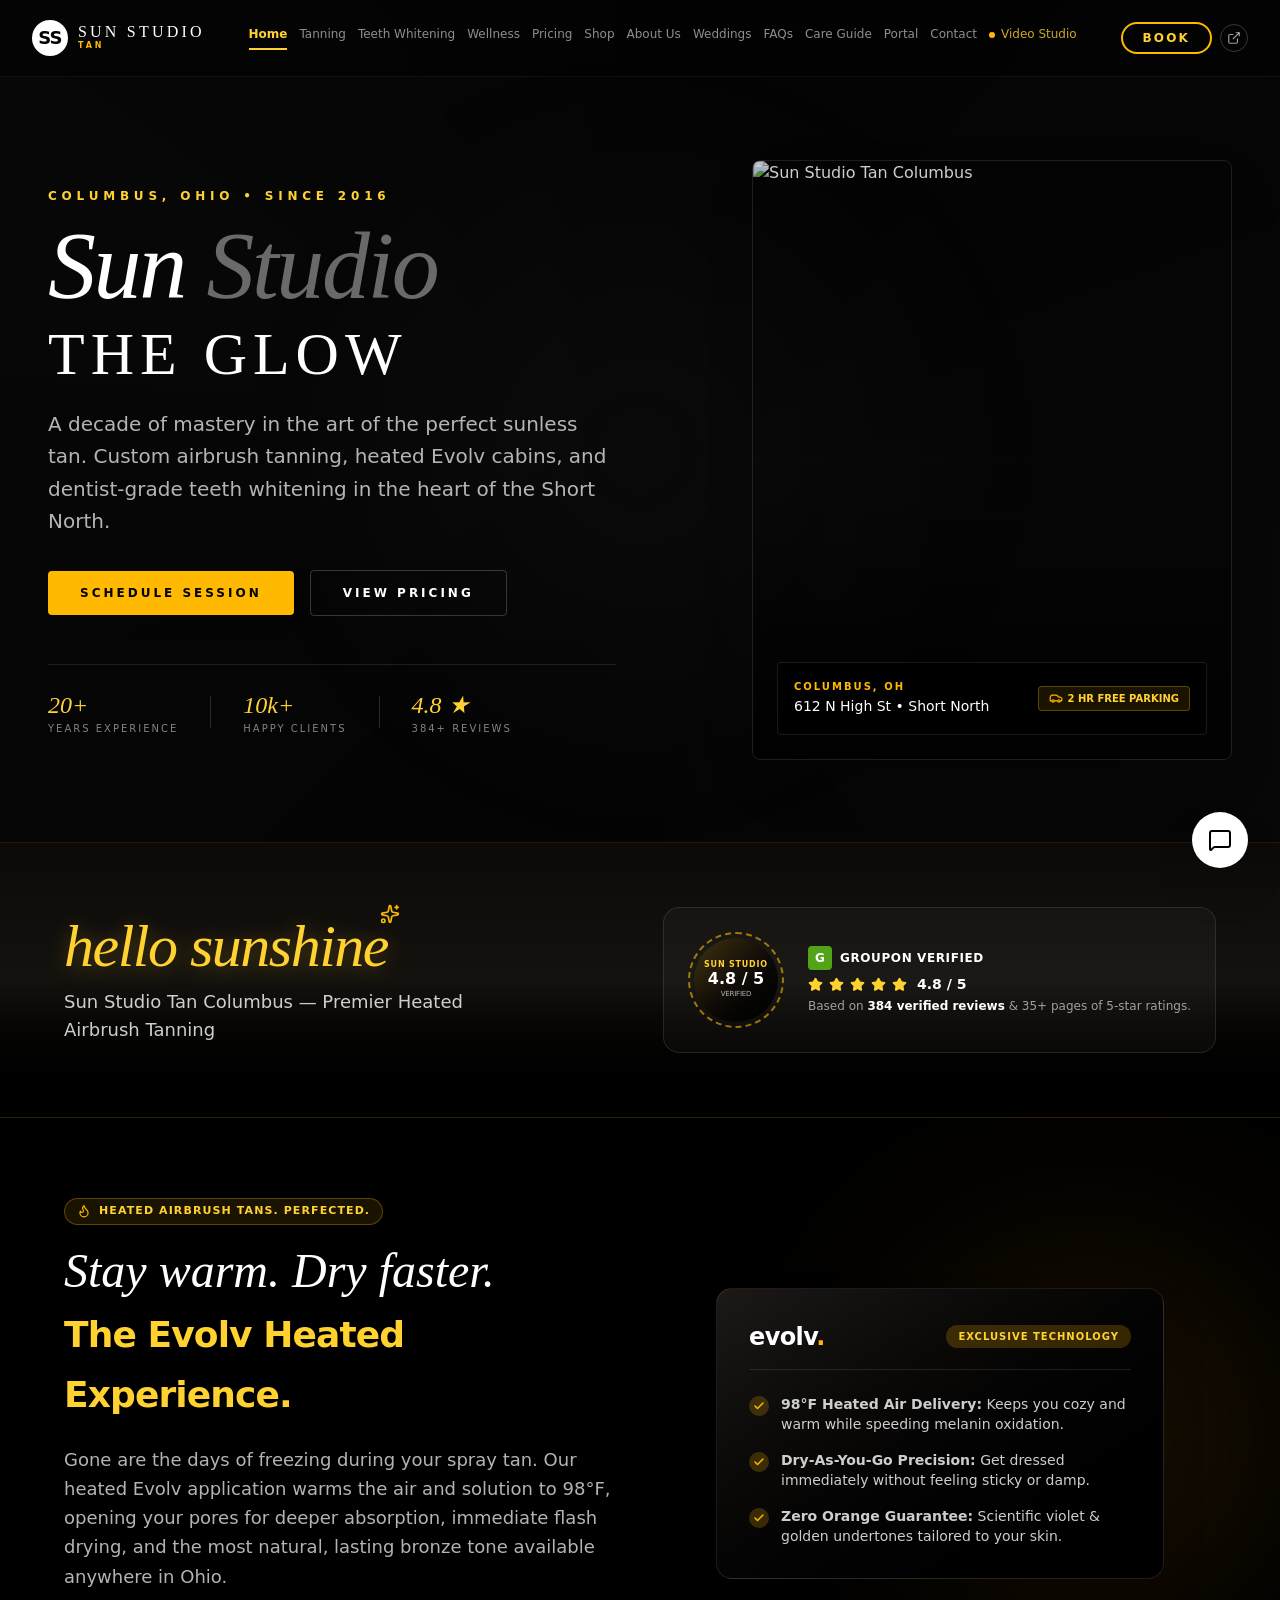
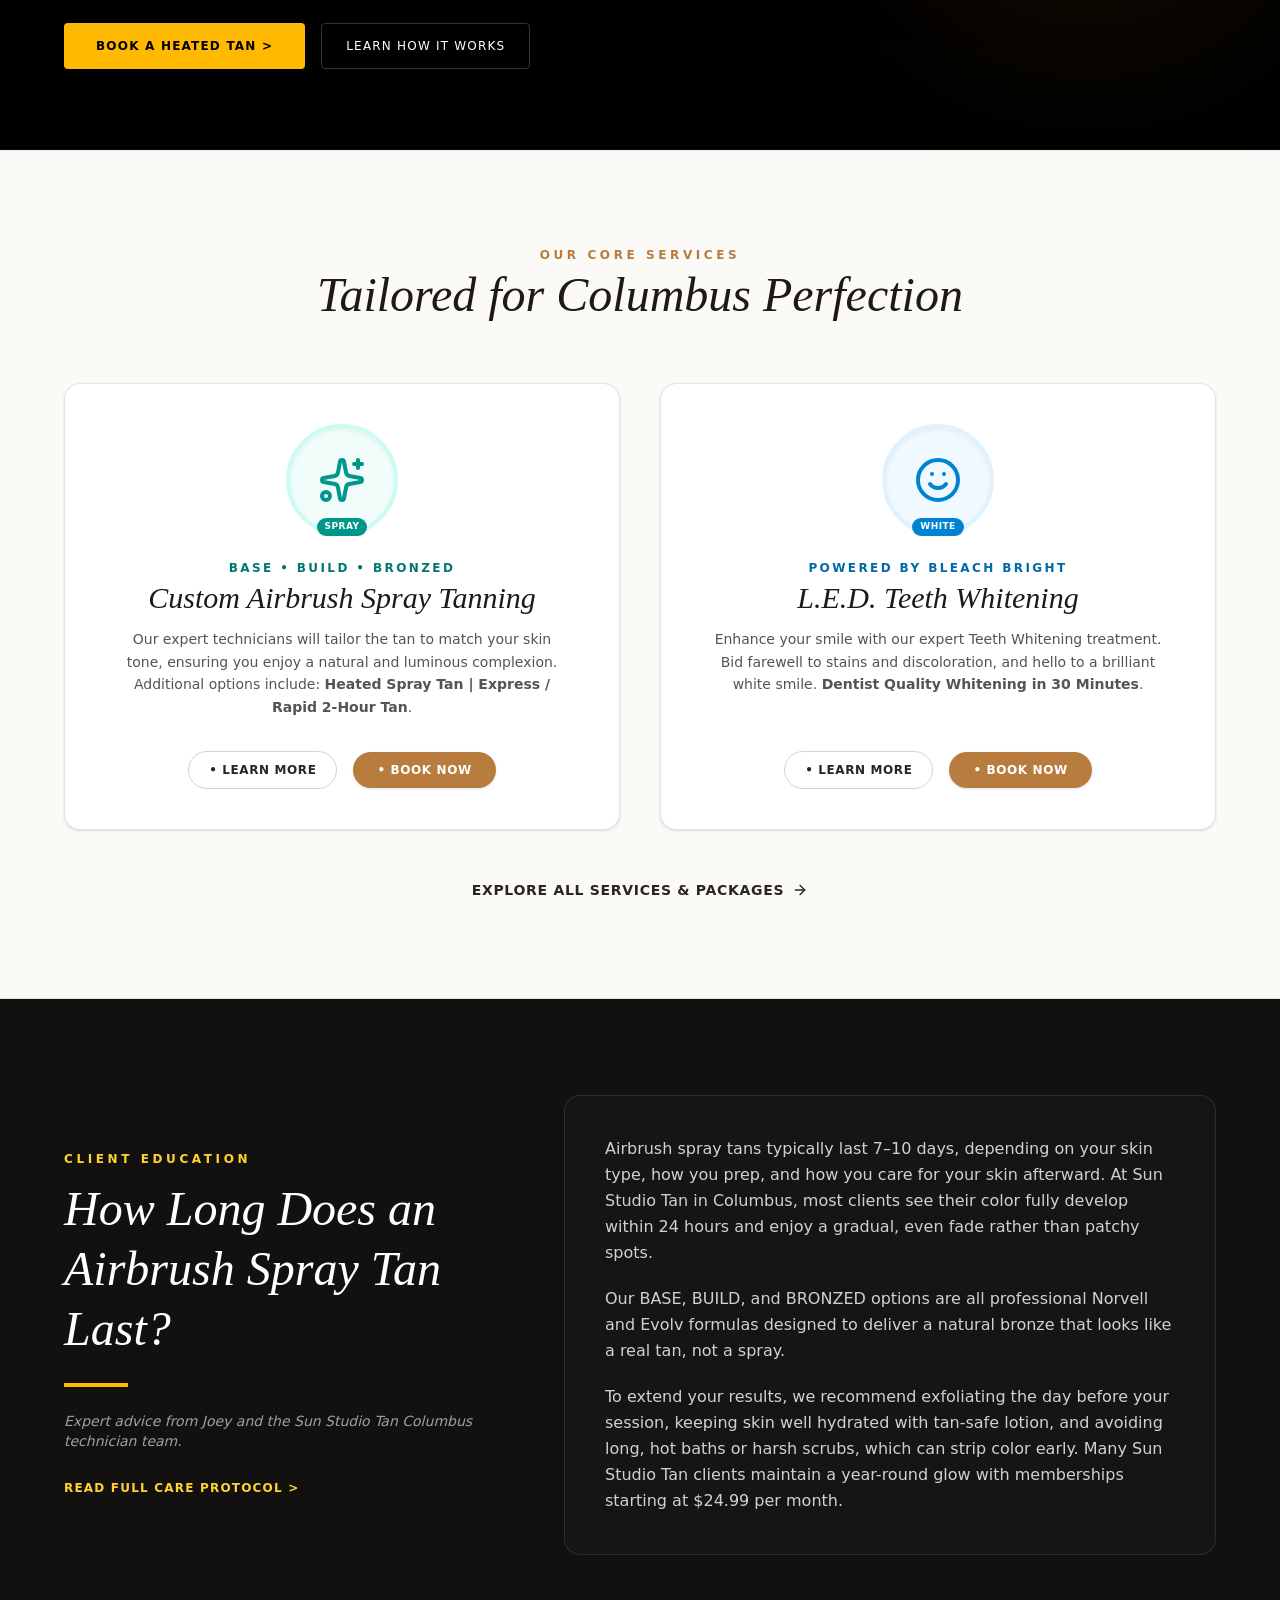
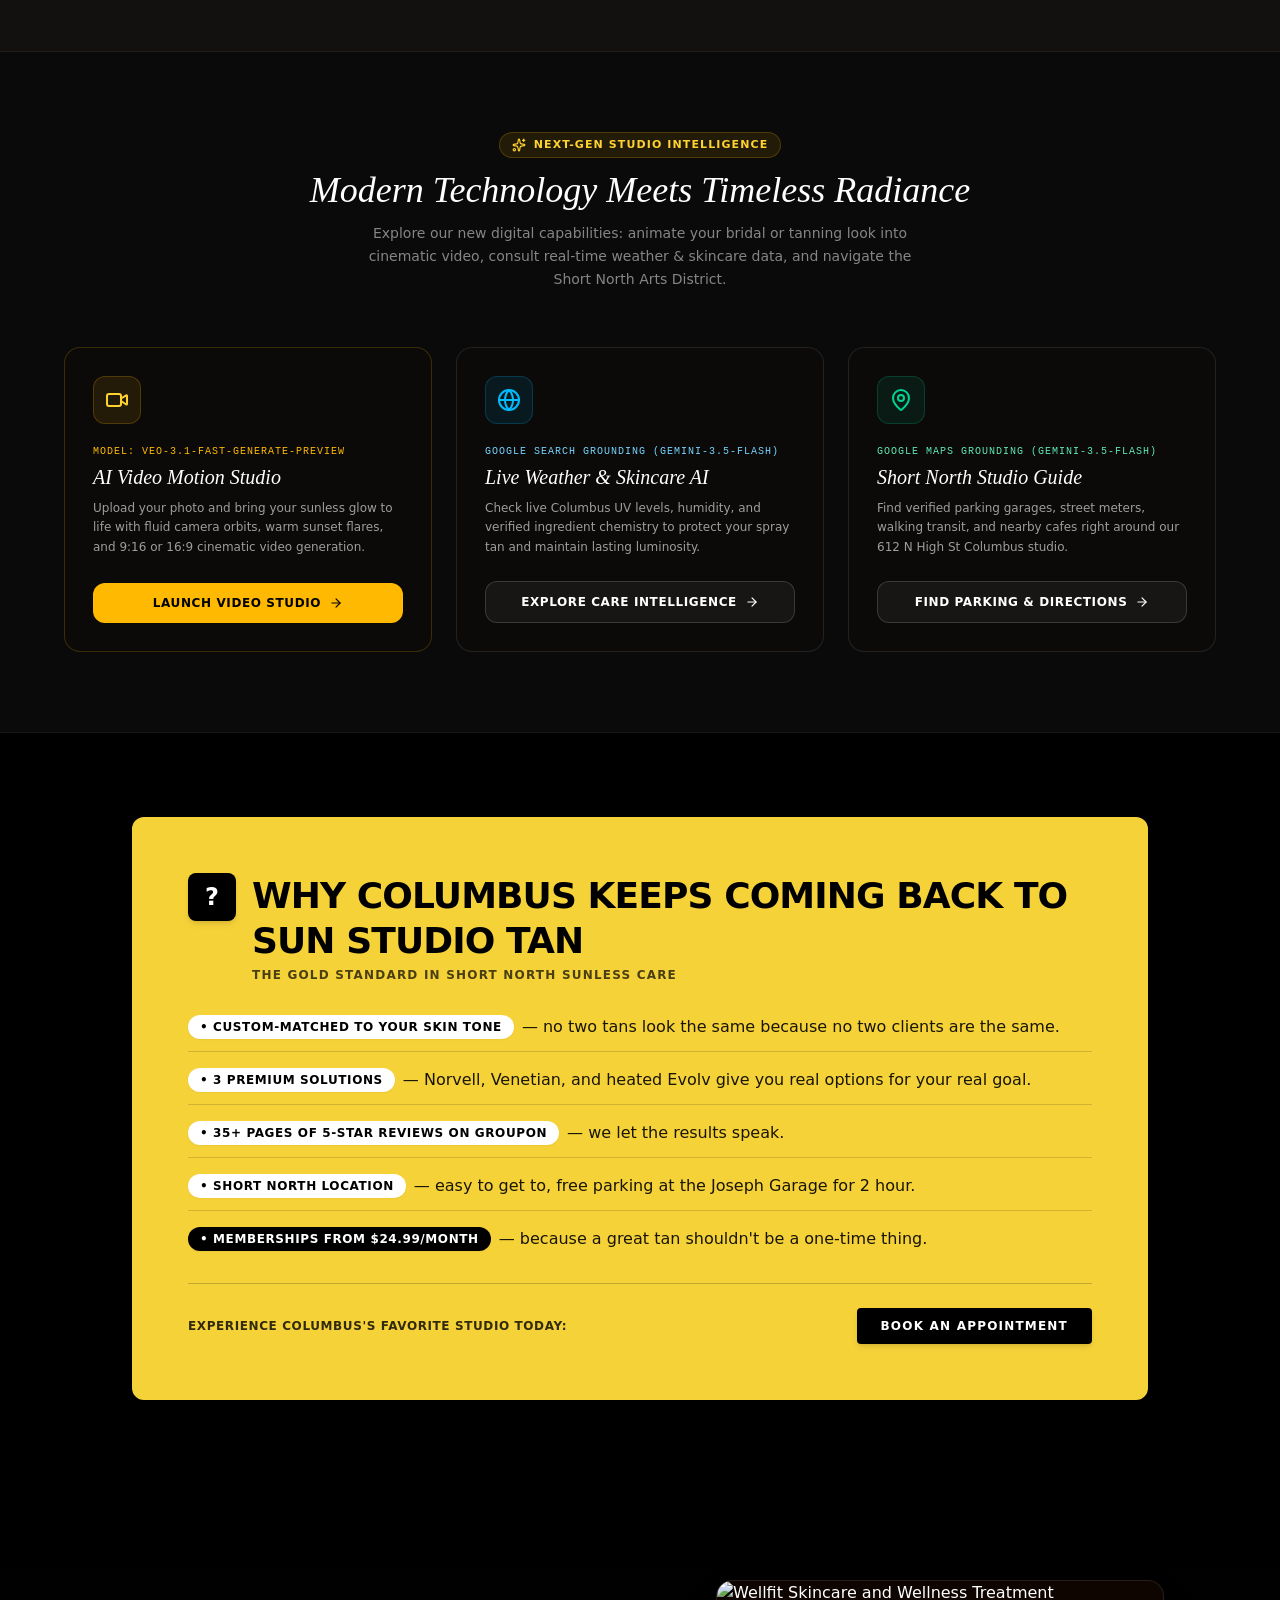
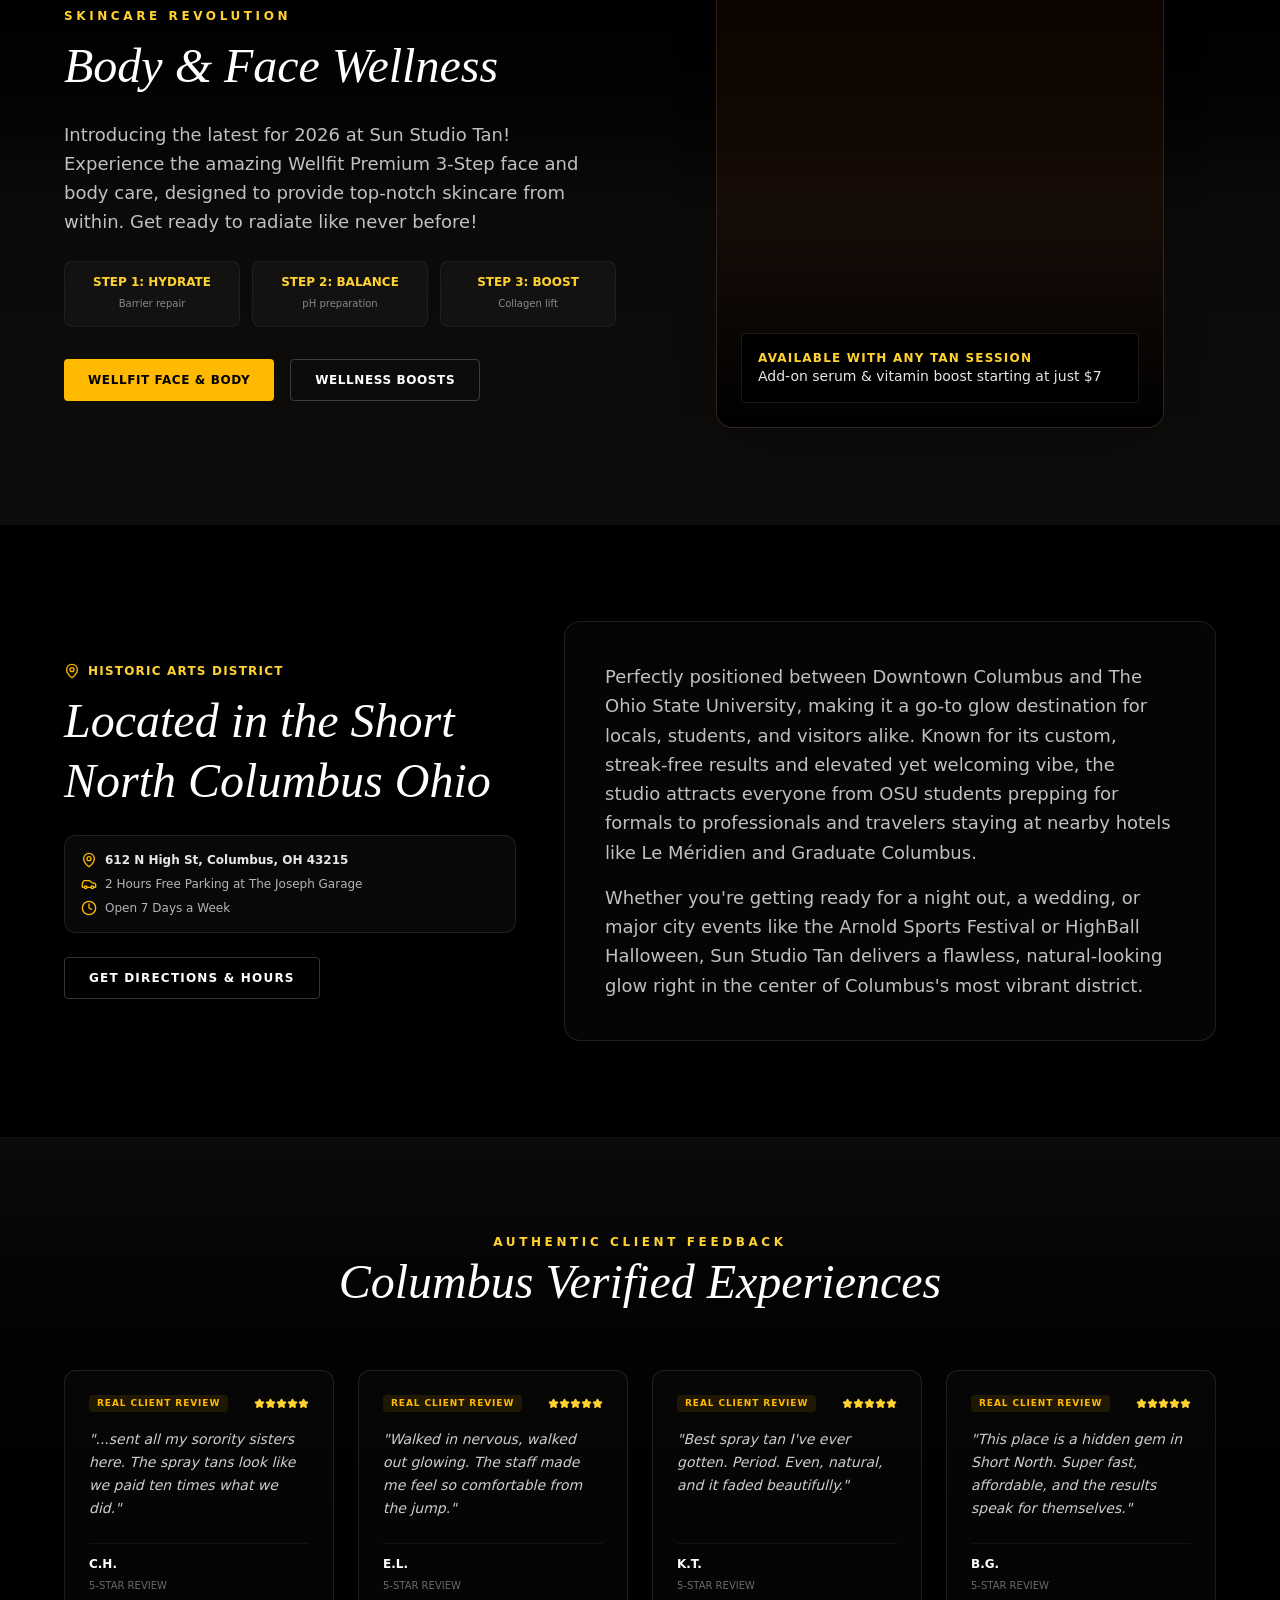
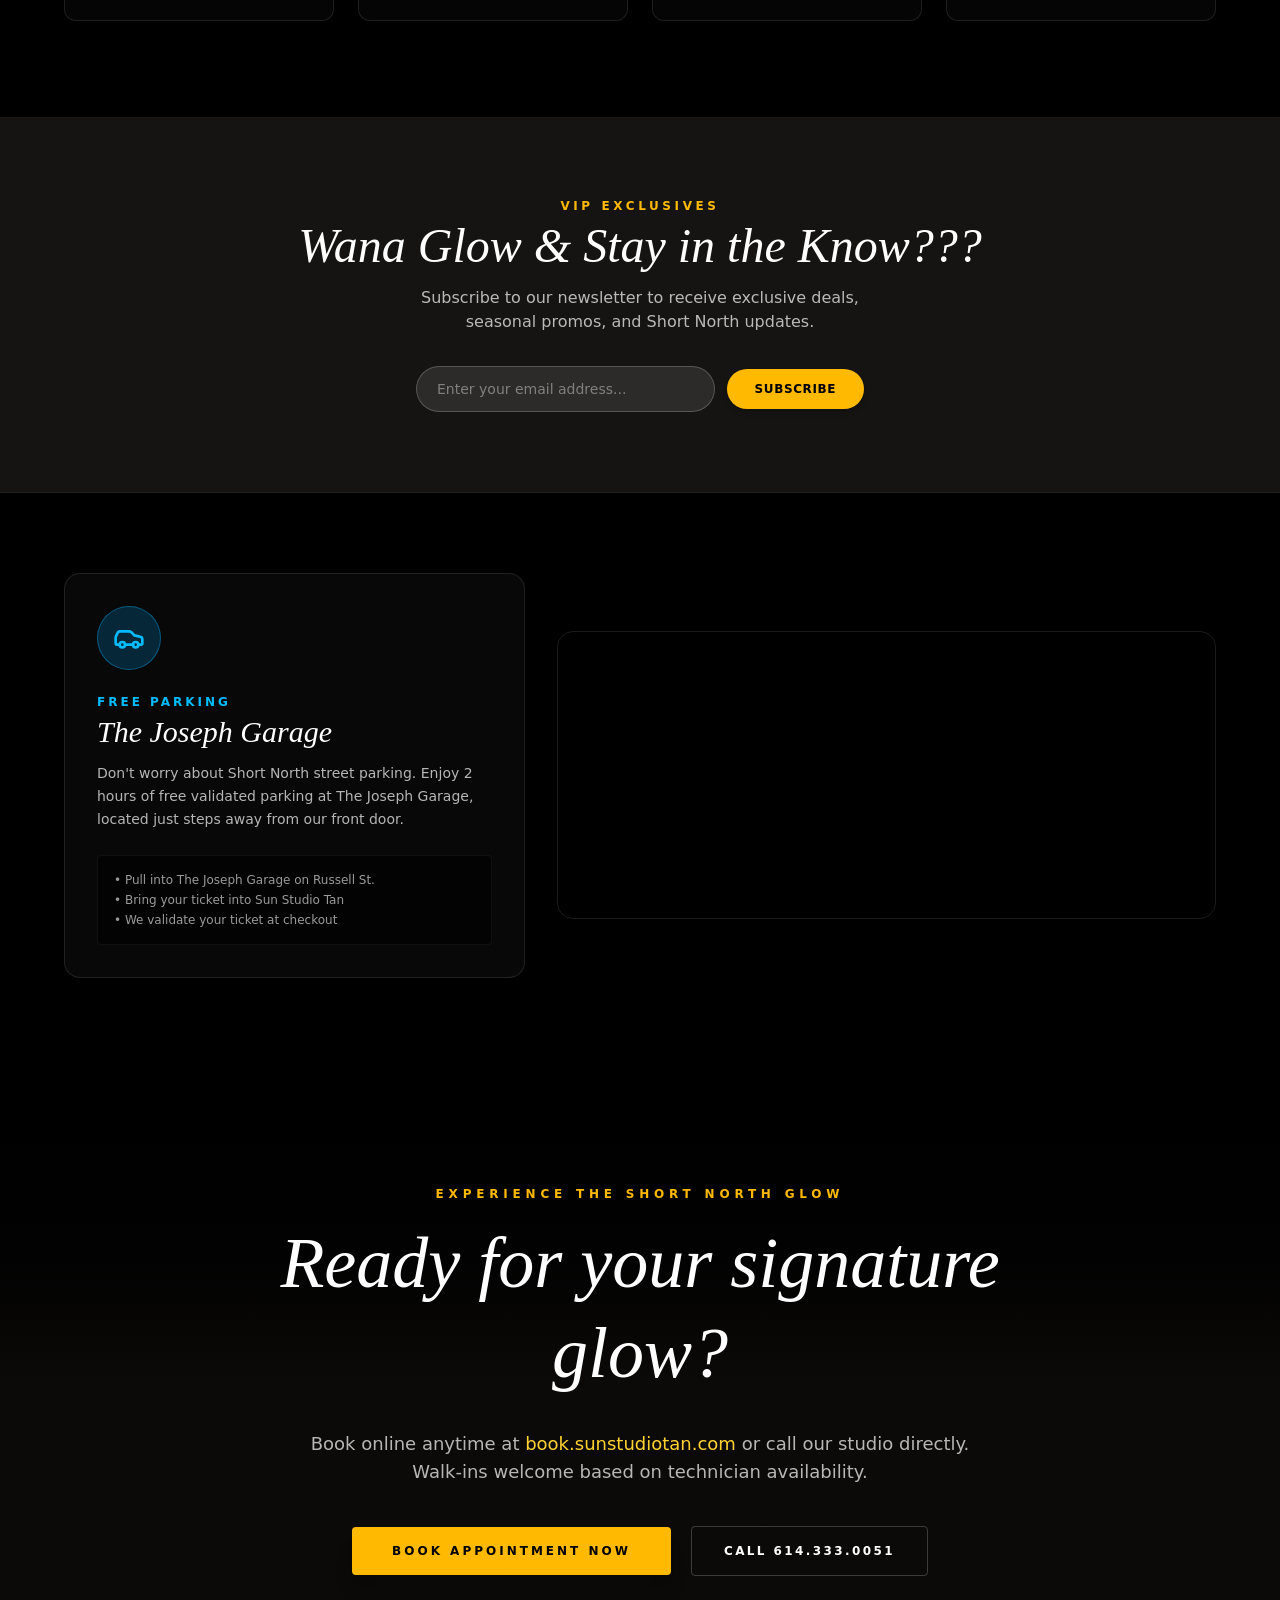
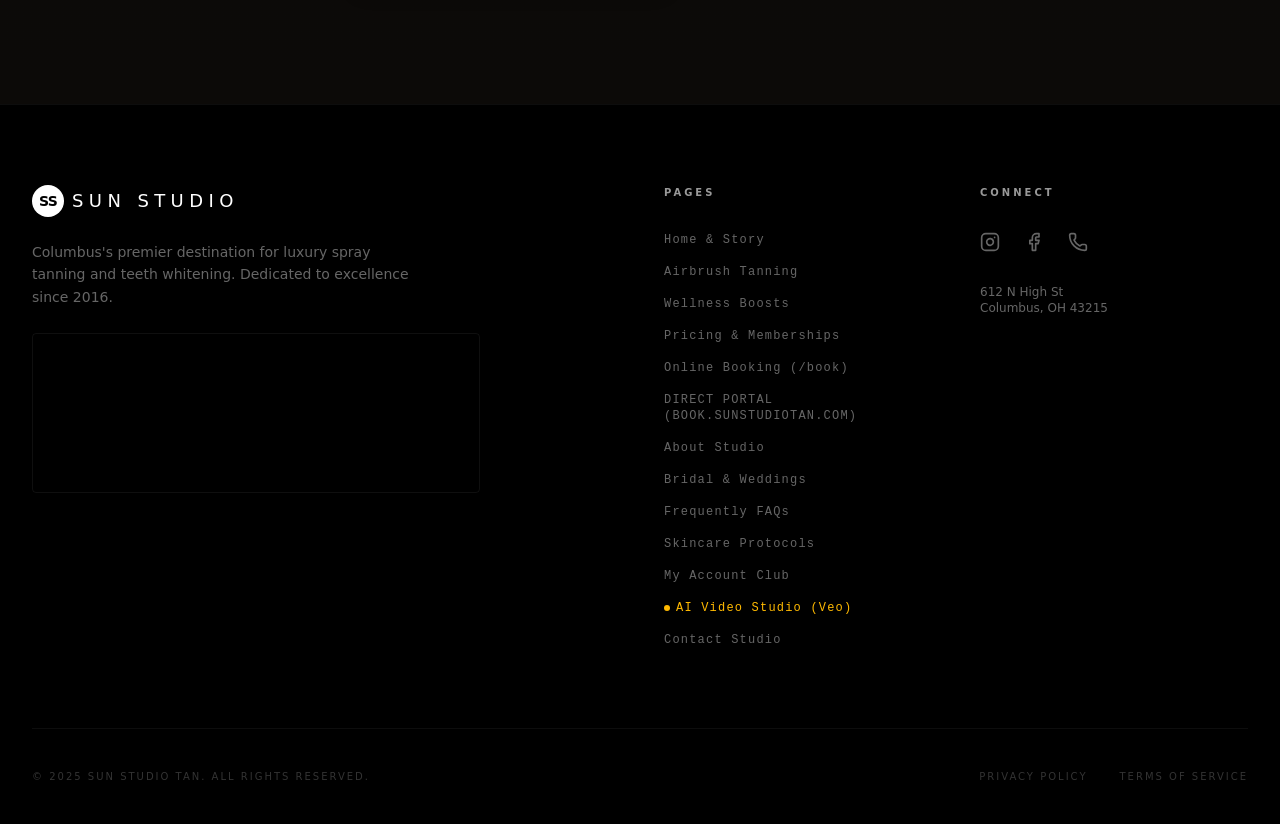
==== commit ed62961e: "Add SS monogram favicon and Apple touch icon Cleaned silver SS monogram on black (arc text and water" ====
--- a/index.html
+++ b/index.html
@@ -3,6 +3,10 @@
   <head>
     <meta charset="UTF-8" />
     <meta name="viewport" content="width=device-width, initial-scale=1.0" />
+    <link rel="icon" href="/favicon.ico" sizes="any" />
+    <link rel="icon" type="image/png" sizes="32x32" href="/favicon-32.png" />
+    <link rel="icon" type="image/png" sizes="48x48" href="/favicon-48.png" />
+    <link rel="apple-touch-icon" href="/apple-touch-icon.png" />
     <title>Sun Studio Tan - Luxury Spray Tanning &amp; Teeth Whitening</title>
     <meta name="description" content="A premium, high-end website for Sun Studio Tan, specializing in luxury spray tanning, wellness boosts, and professional teeth whitening in Columbus, Ohio." />
     <meta property="og:title" content="Sun Studio Tan" />
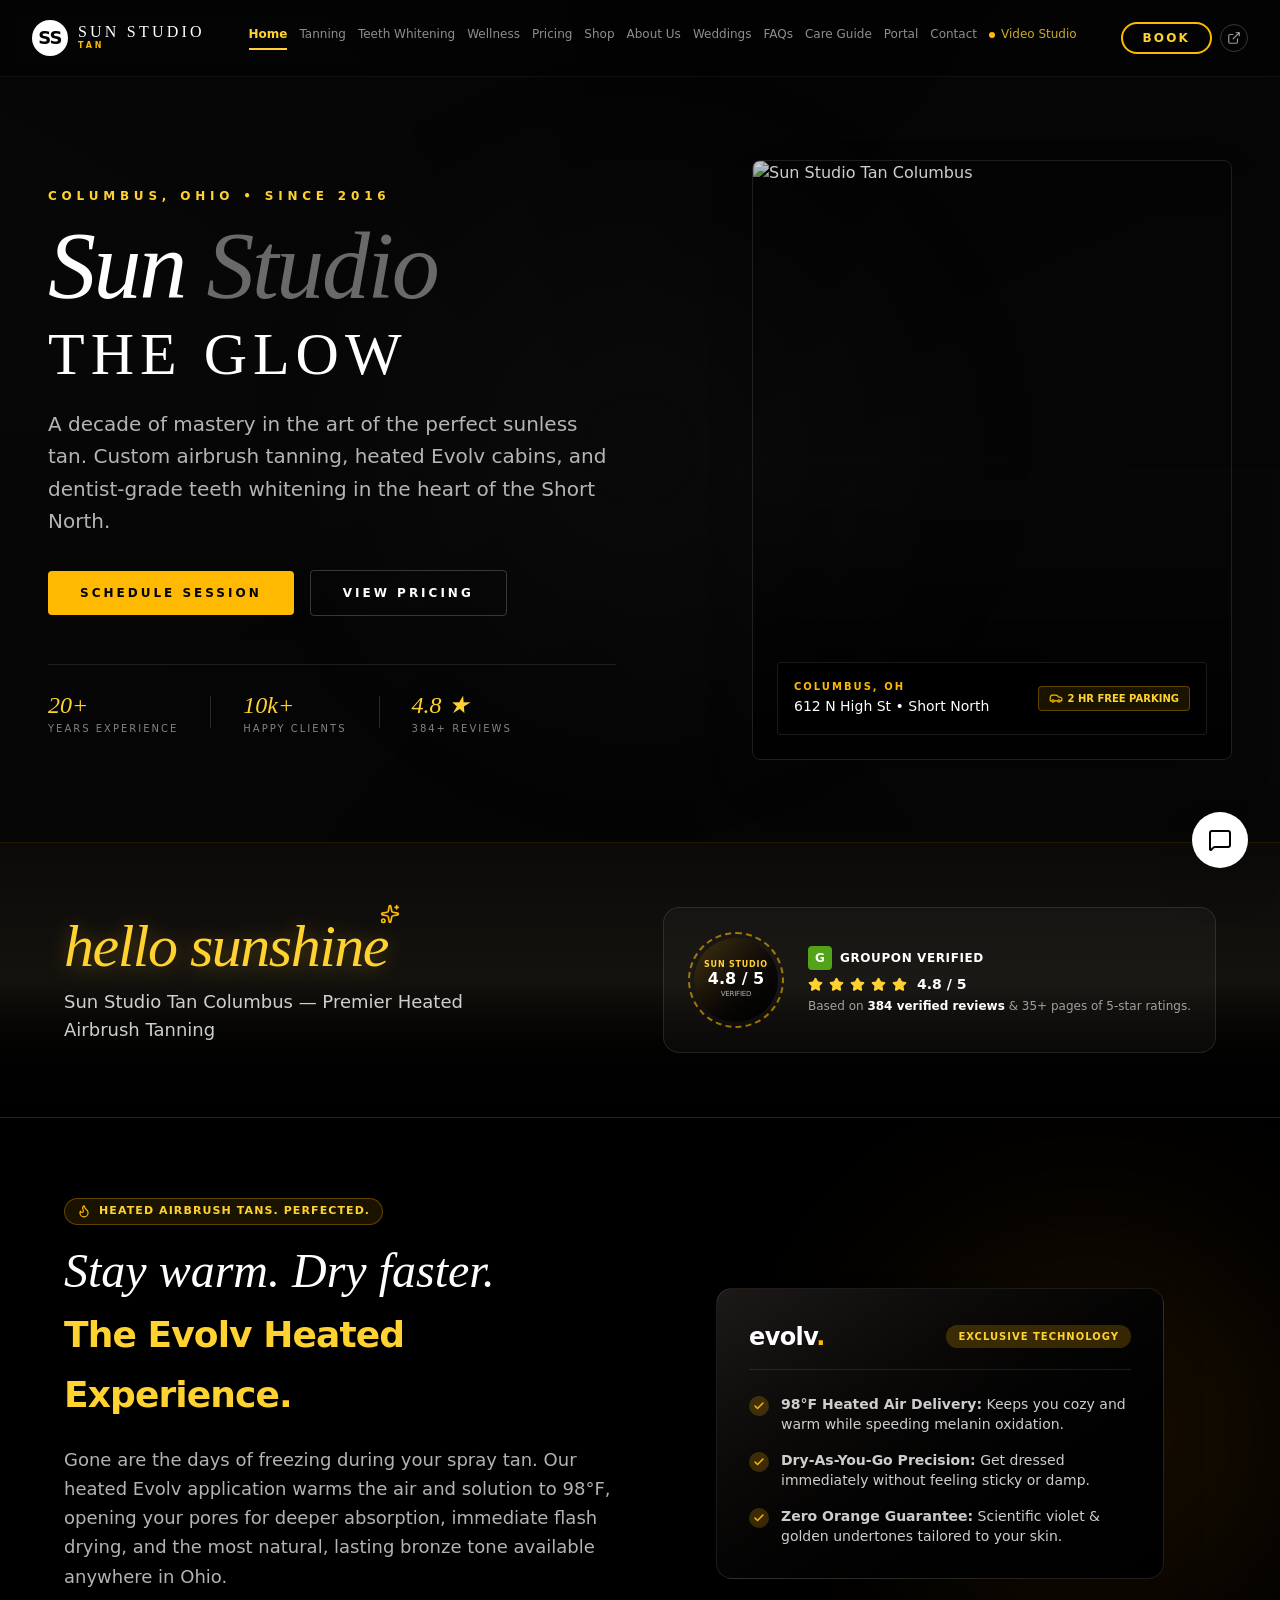
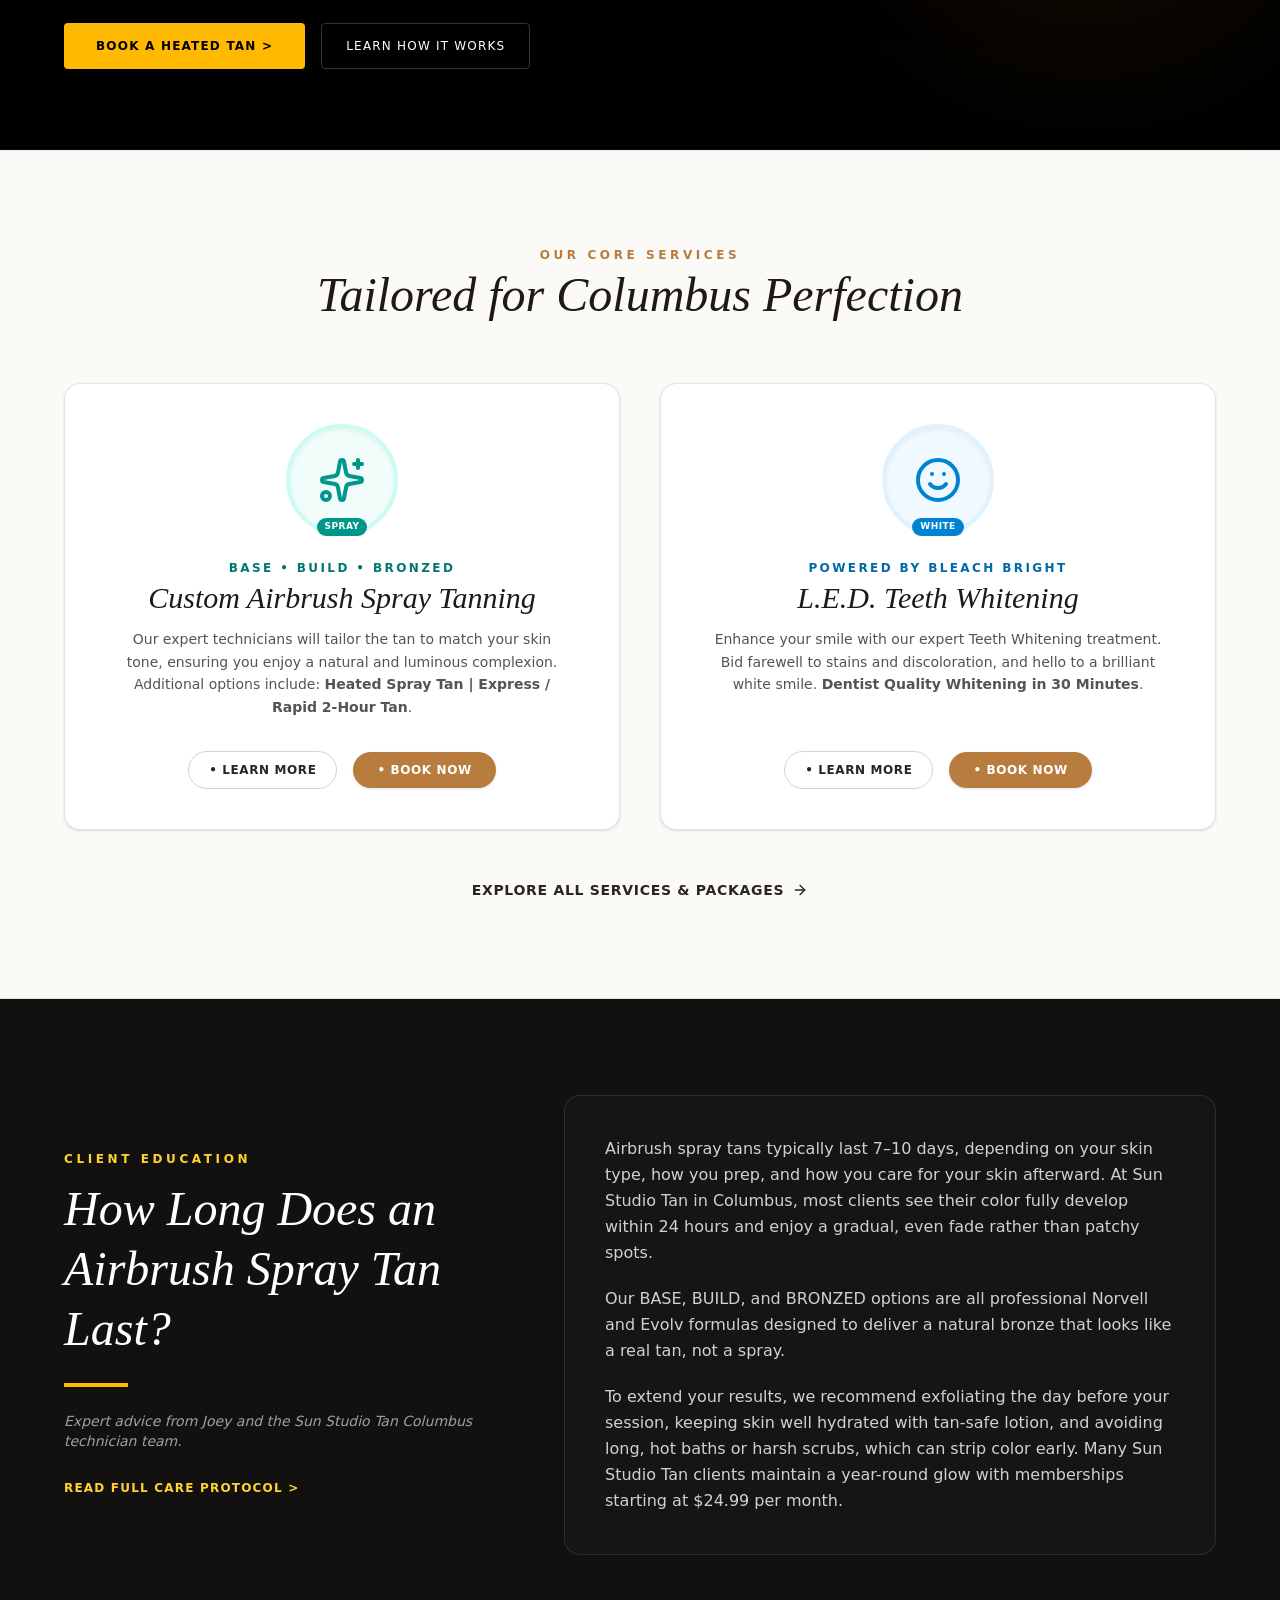
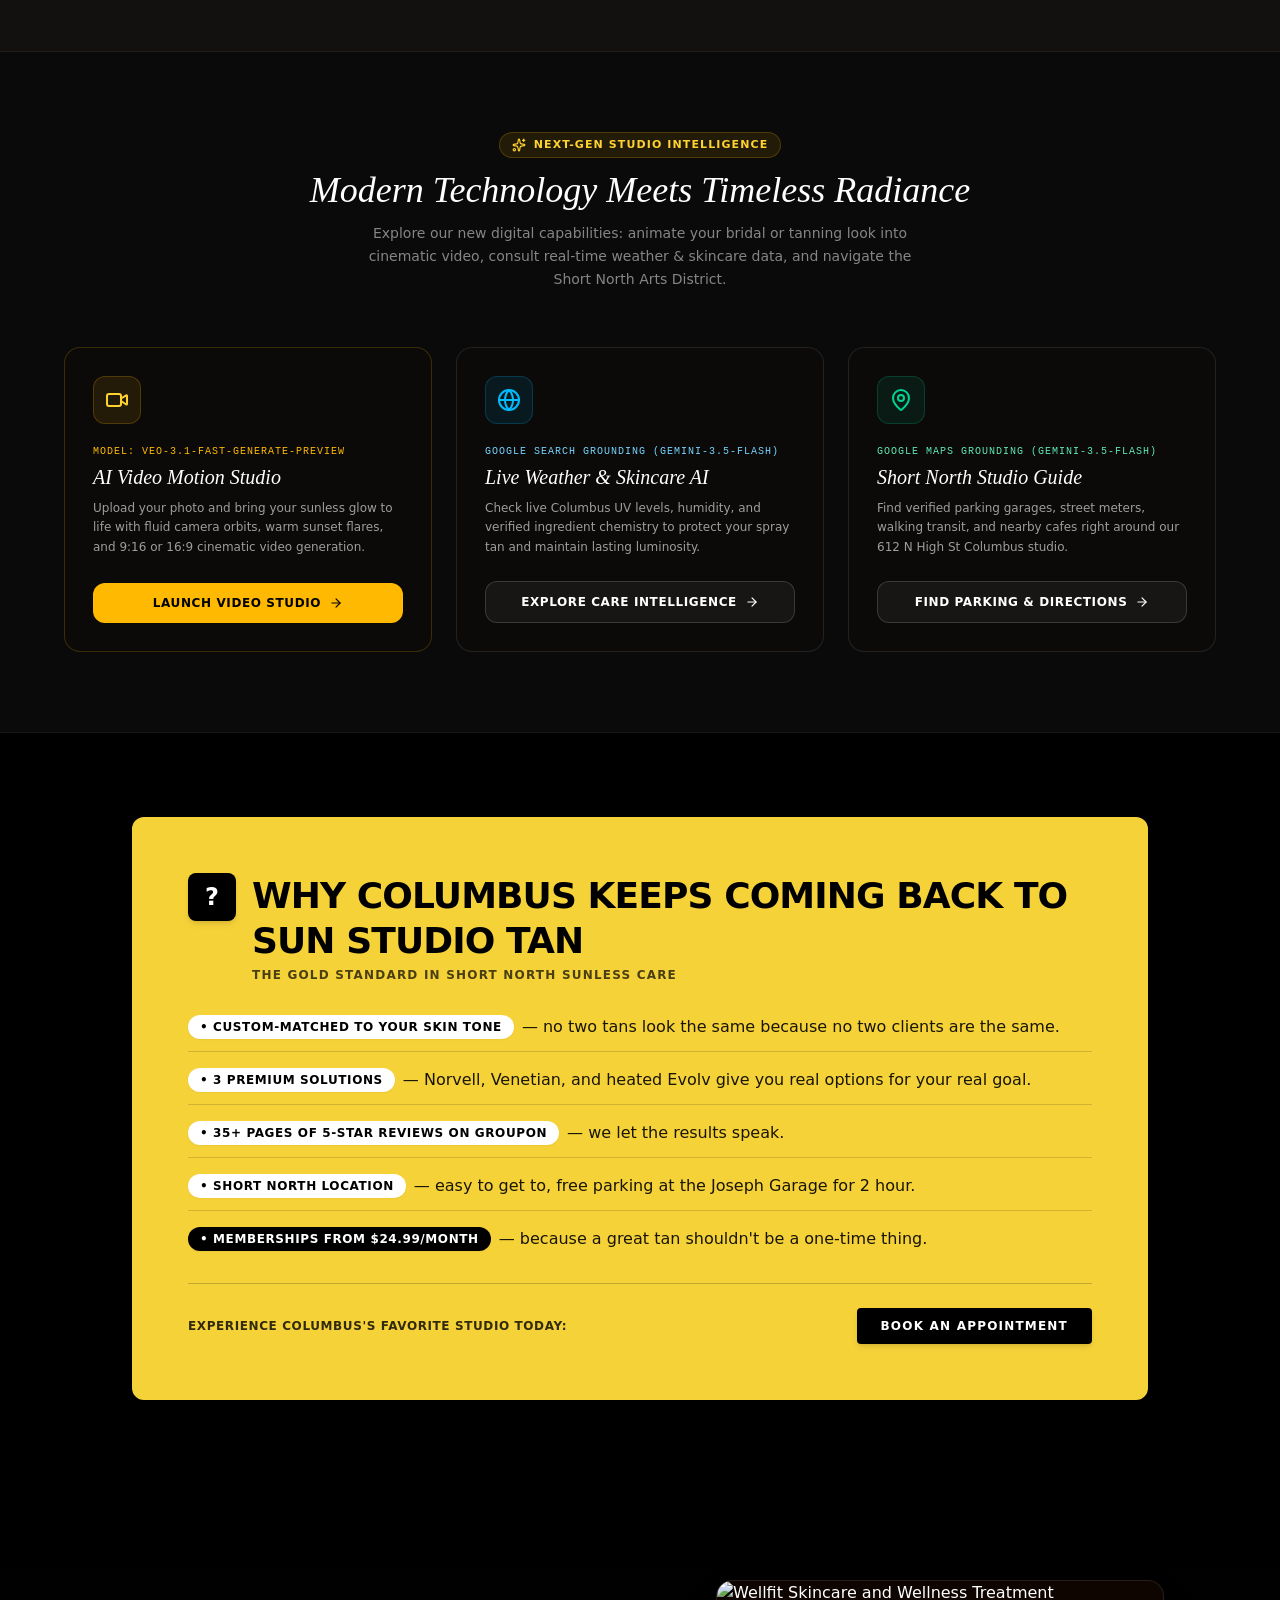
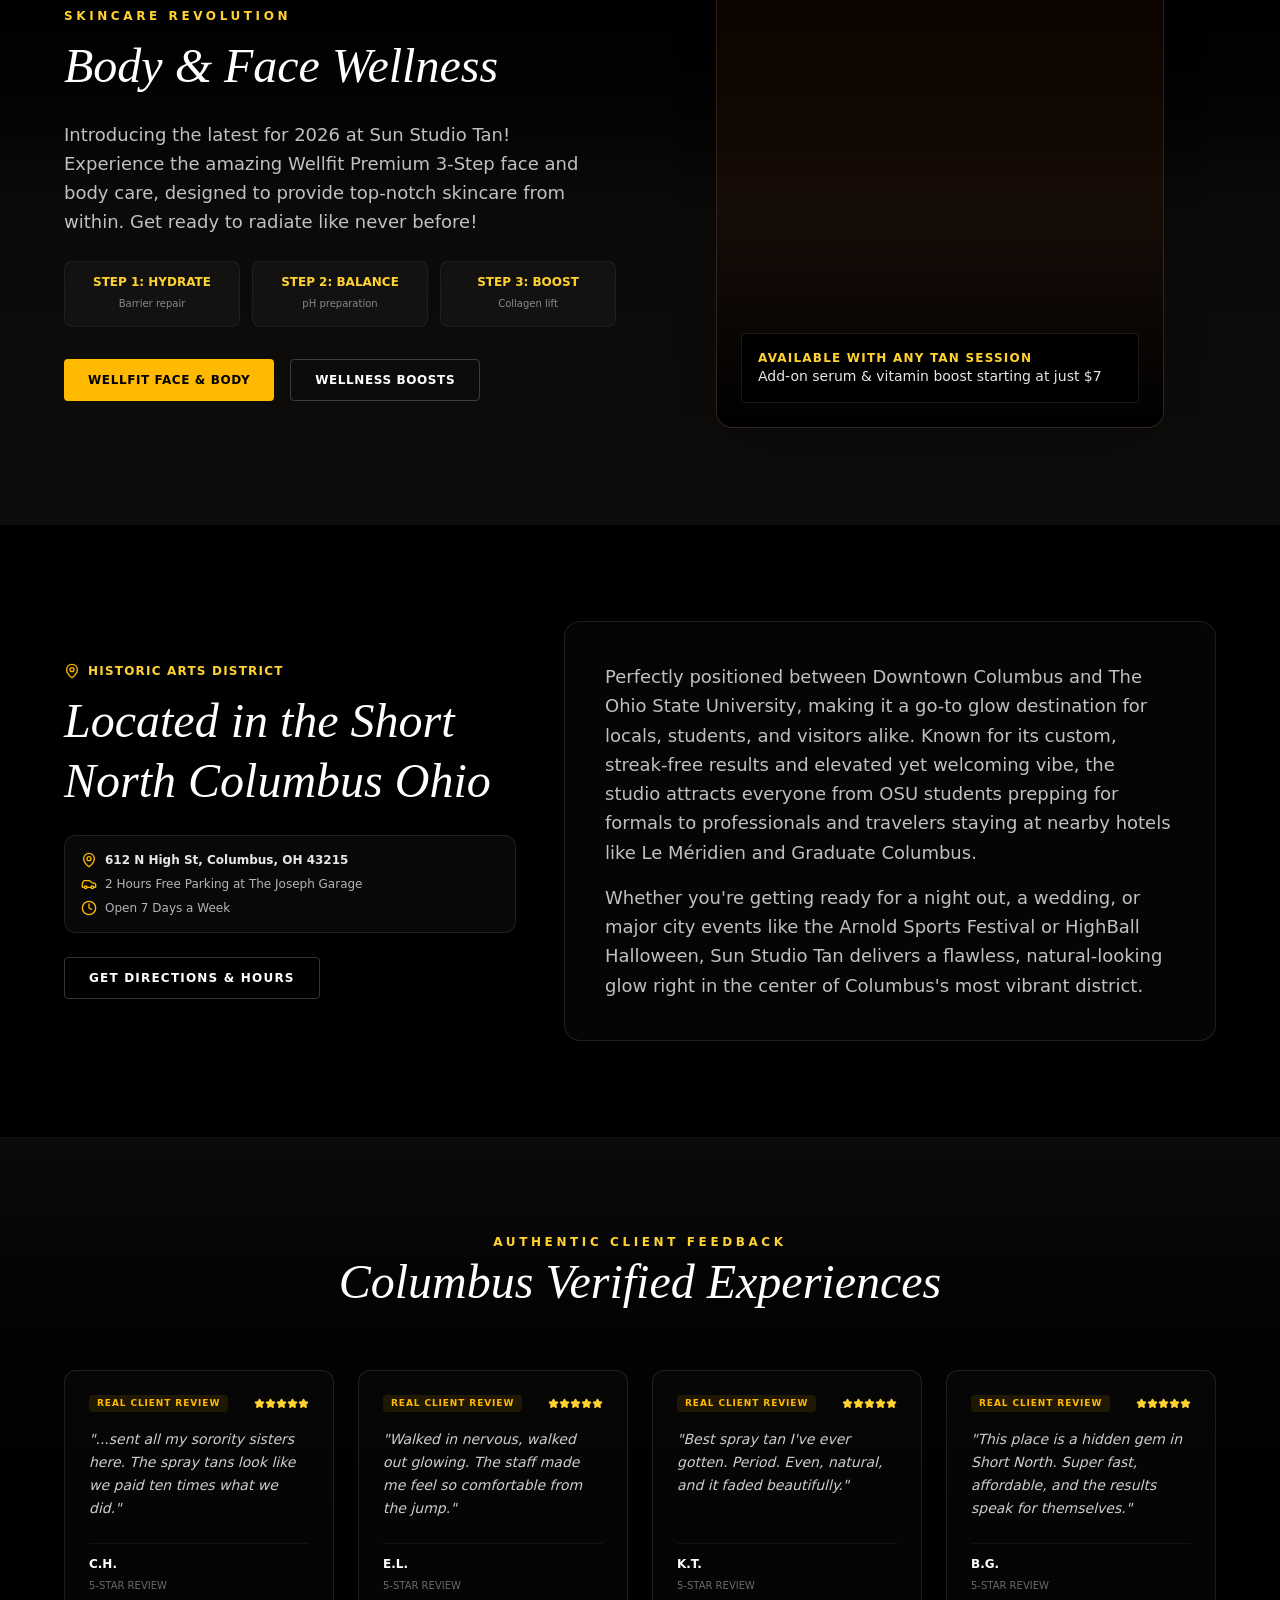
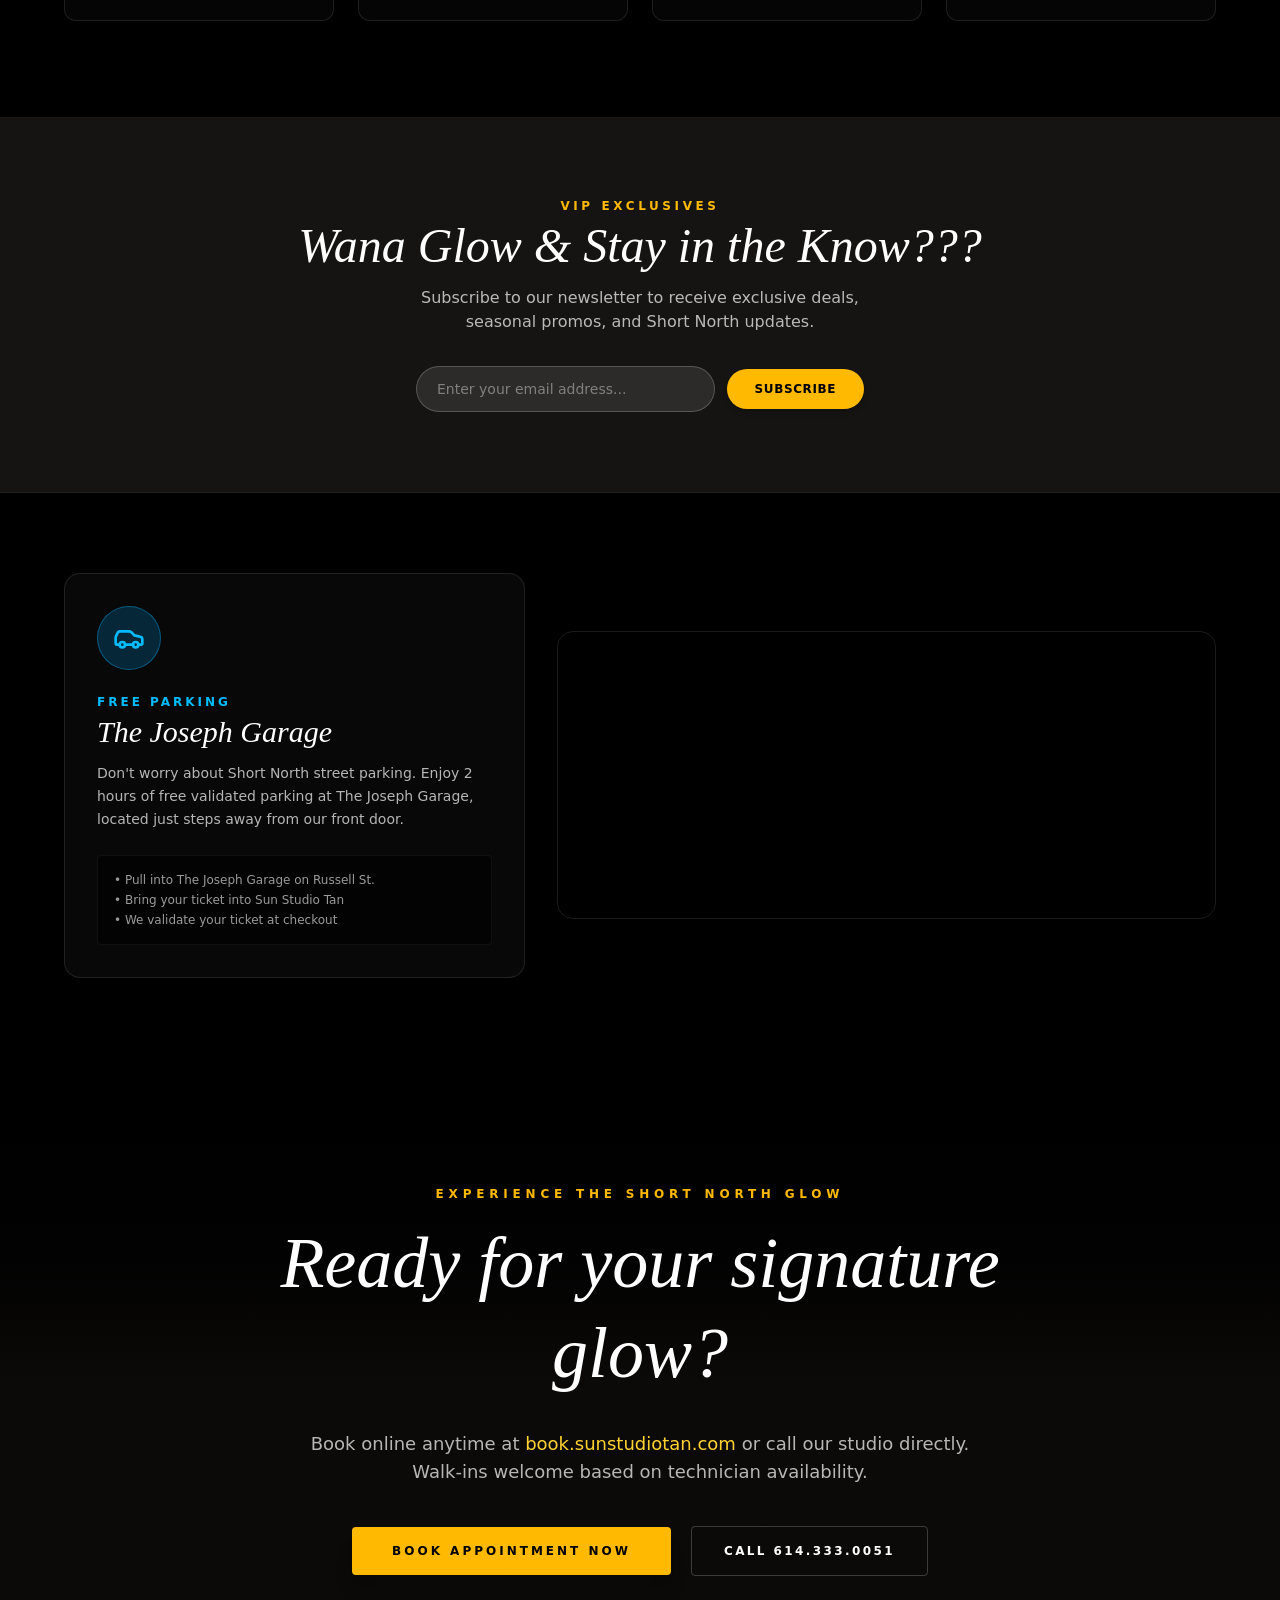
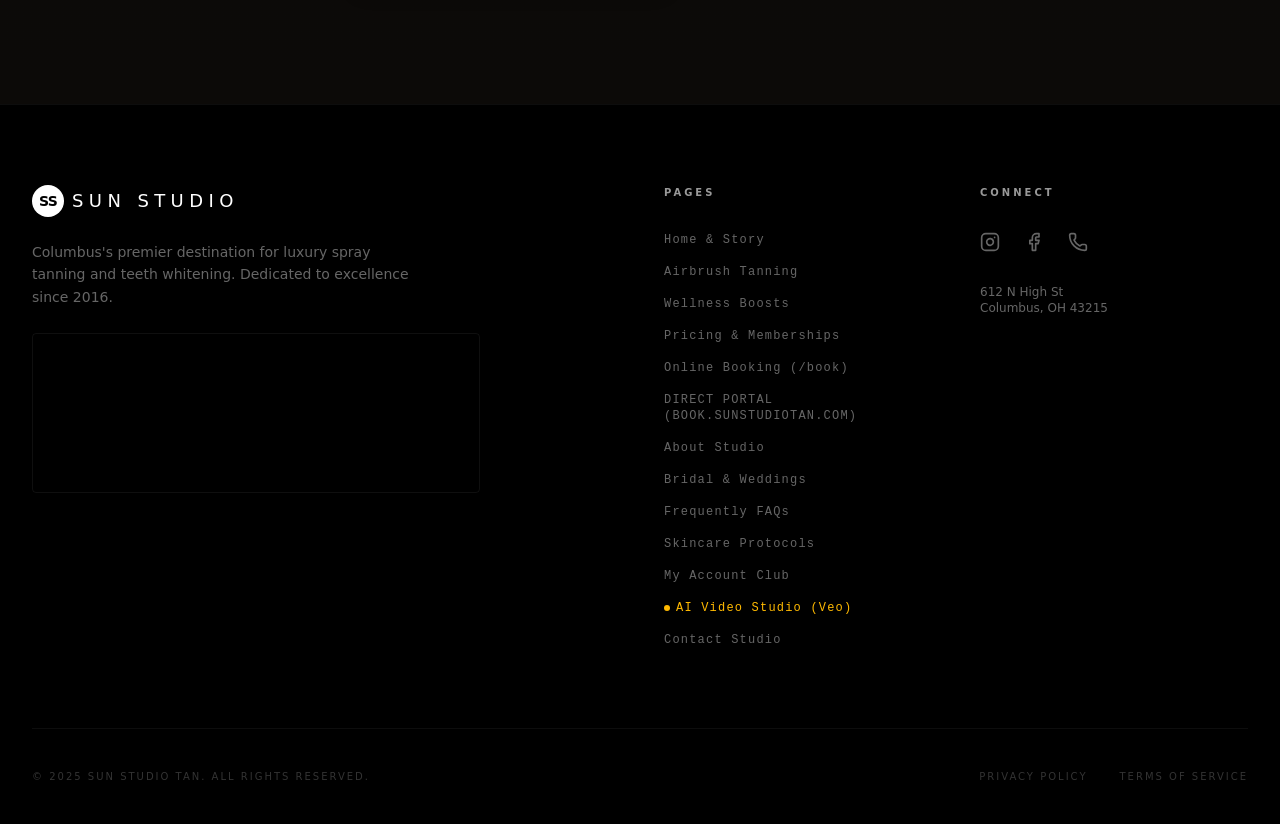
==== commit 203be482: "Revise HTML title and meta tags for SEO Updated the title and meta tags for better SEO. Added struct" ====
--- a/index.html
+++ b/index.html
@@ -7,14 +7,65 @@
     <link rel="icon" type="image/png" sizes="32x32" href="/favicon-32.png" />
     <link rel="icon" type="image/png" sizes="48x48" href="/favicon-48.png" />
     <link rel="apple-touch-icon" href="/apple-touch-icon.png" />
-    <title>Sun Studio Tan - Luxury Spray Tanning &amp; Teeth Whitening</title>
-    <meta name="description" content="A premium, high-end website for Sun Studio Tan, specializing in luxury spray tanning, wellness boosts, and professional teeth whitening in Columbus, Ohio." />
-    <meta property="og:title" content="Sun Studio Tan" />
-    <meta property="og:description" content="A premium, high-end website for Sun Studio Tan, specializing in luxury spray tanning, wellness boosts, and professional teeth whitening in Columbus, Ohio." />
+    <title>Sun Studio Tan | Custom Airbrush Spray Tanning &amp; Teeth Whitening in Columbus, OH</title>
+    <meta name="description" content="Custom airbrush spray tans and LED teeth whitening in Columbus's Short North Arts District. 612 N High St. Book online or text (614) 333-0051." />
+    <link rel="canonical" href="https://www.sunstudiotan.com/" />
+    <meta property="og:title" content="Sun Studio Tan | Custom Airbrush Spray Tanning in Columbus" />
+    <meta property="og:description" content="Custom airbrush spray tans and LED teeth whitening in Columbus's Short North Arts District." />
+    <meta property="og:url" content="https://www.sunstudiotan.com/" />
+    <meta property="og:type" content="website" />
+    <script type="application/ld+json">
+    {
+      "@context": "https://schema.org",
+      "@type": "HealthAndBeautyBusiness",
+      "name": "Sun Studio Tan",
+      "url": "https://www.sunstudiotan.com/",
+      "telephone": "+1-614-333-0051",
+      "description": "Custom airbrush spray tanning and LED teeth whitening studio in the Short North Arts District of Columbus, Ohio.",
+      "address": {
+        "@type": "PostalAddress",
+        "streetAddress": "612 N High St",
+        "addressLocality": "Columbus",
+        "addressRegion": "OH",
+        "postalCode": "43215",
+        "addressCountry": "US"
+      },
+      "areaServed": "Columbus, Ohio",
+      "sameAs": ["https://www.instagram.com/sun_studio_tan/"]
+    }
+    </script>
     <script type="module" crossorigin src="/index-Cg_YTohN.js"></script>
     <link rel="stylesheet" crossorigin href="/index-L-qN19E2.css">
   </head>
   <body>
-    <div id="root"></div>
+    <div id="root">
+      <header>
+        <h1>Sun Studio Tan: Custom Airbrush Spray Tanning &amp; LED Teeth Whitening in Columbus, Ohio</h1>
+        <p>Premium custom airbrush spray tans and LED teeth whitening in the heart of Columbus's Short North Arts District.</p>
+      </header>
+      <main>
+        <section>
+          <h2>Custom airbrush spray tanning</h2>
+          <p>Every tan is applied by hand and customized to your skin, with Norvell, Venetian, and heated Evolv solutions. Add a Wellness Boost (GLOW, RECOVER, or LIFT) to any session.</p>
+        </section>
+        <section>
+          <h2>LED teeth whitening</h2>
+          <p>Professional LED teeth whitening sessions, right in the studio.</p>
+        </section>
+        <section>
+          <h2>Memberships</h2>
+          <p>Save on every visit with BASE, BUILD, and BRONZED memberships.</p>
+        </section>
+        <section>
+          <h2>Shop tan care</h2>
+          <p>Prep, extend, and hydrate your glow with studio favorites. <a href="https://shop.sunstudiotan.com/">Visit the Sun Studio Tan shop</a>.</p>
+        </section>
+        <section>
+          <h2>Visit Sun Studio Tan</h2>
+          <p>612 N High St, Columbus, OH 43215 &middot; Short North Arts District</p>
+          <p>By appointment. Call or text <a href="tel:+16143330051">(614) 333-0051</a>.</p>
+        </section>
+      </main>
+    </div>
   </body>
 </html>
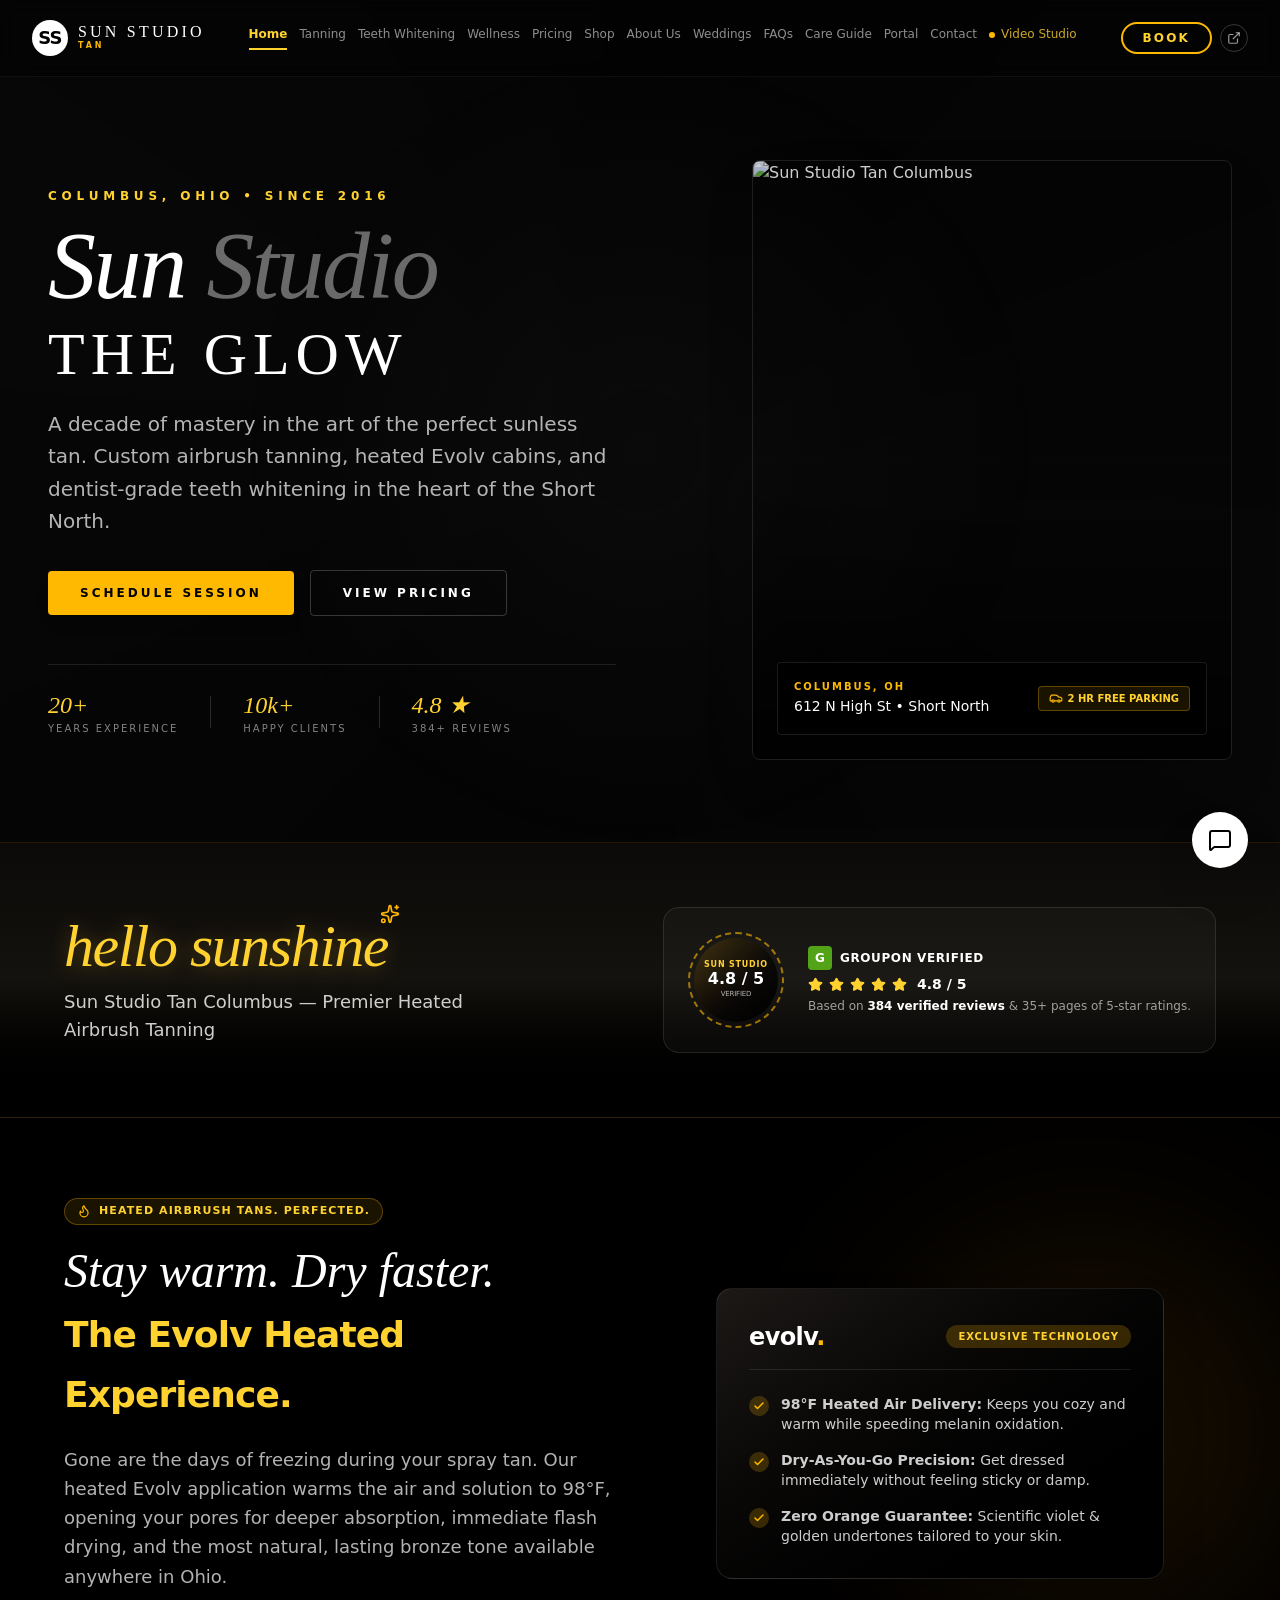
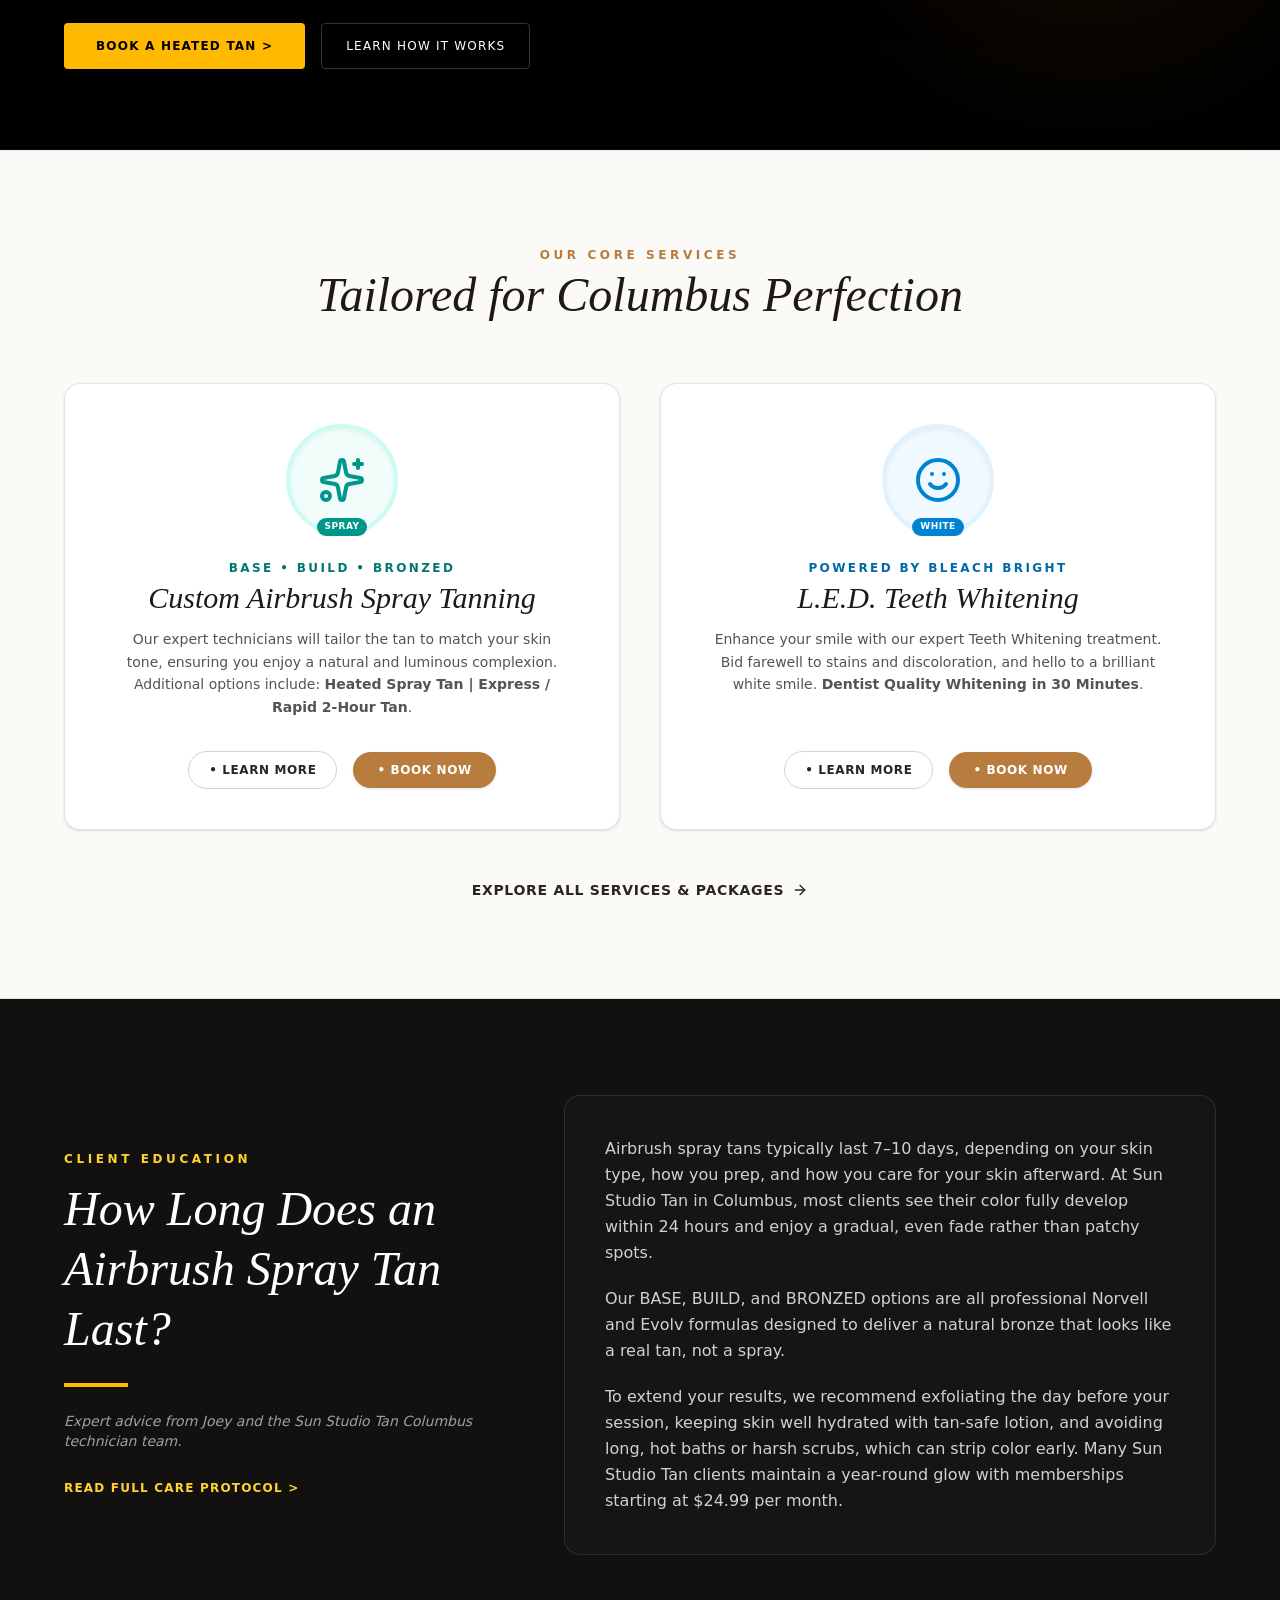
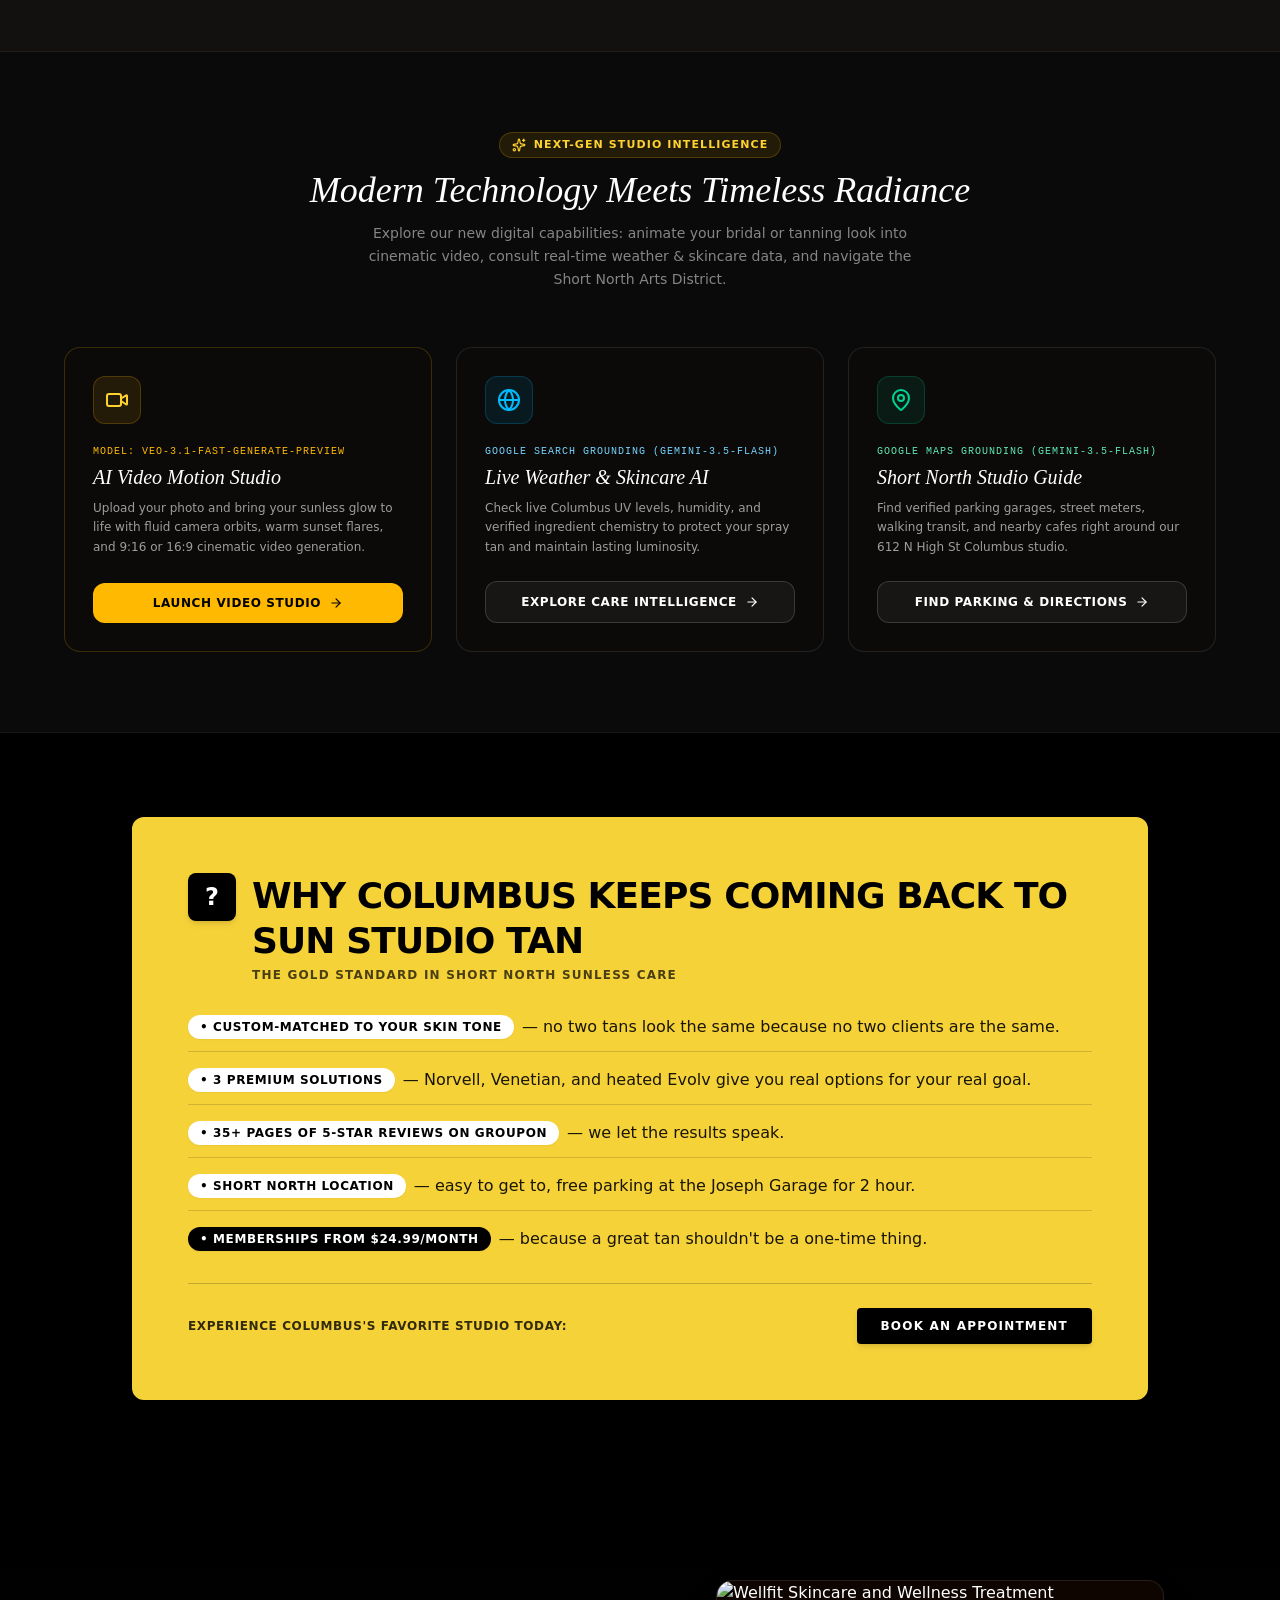
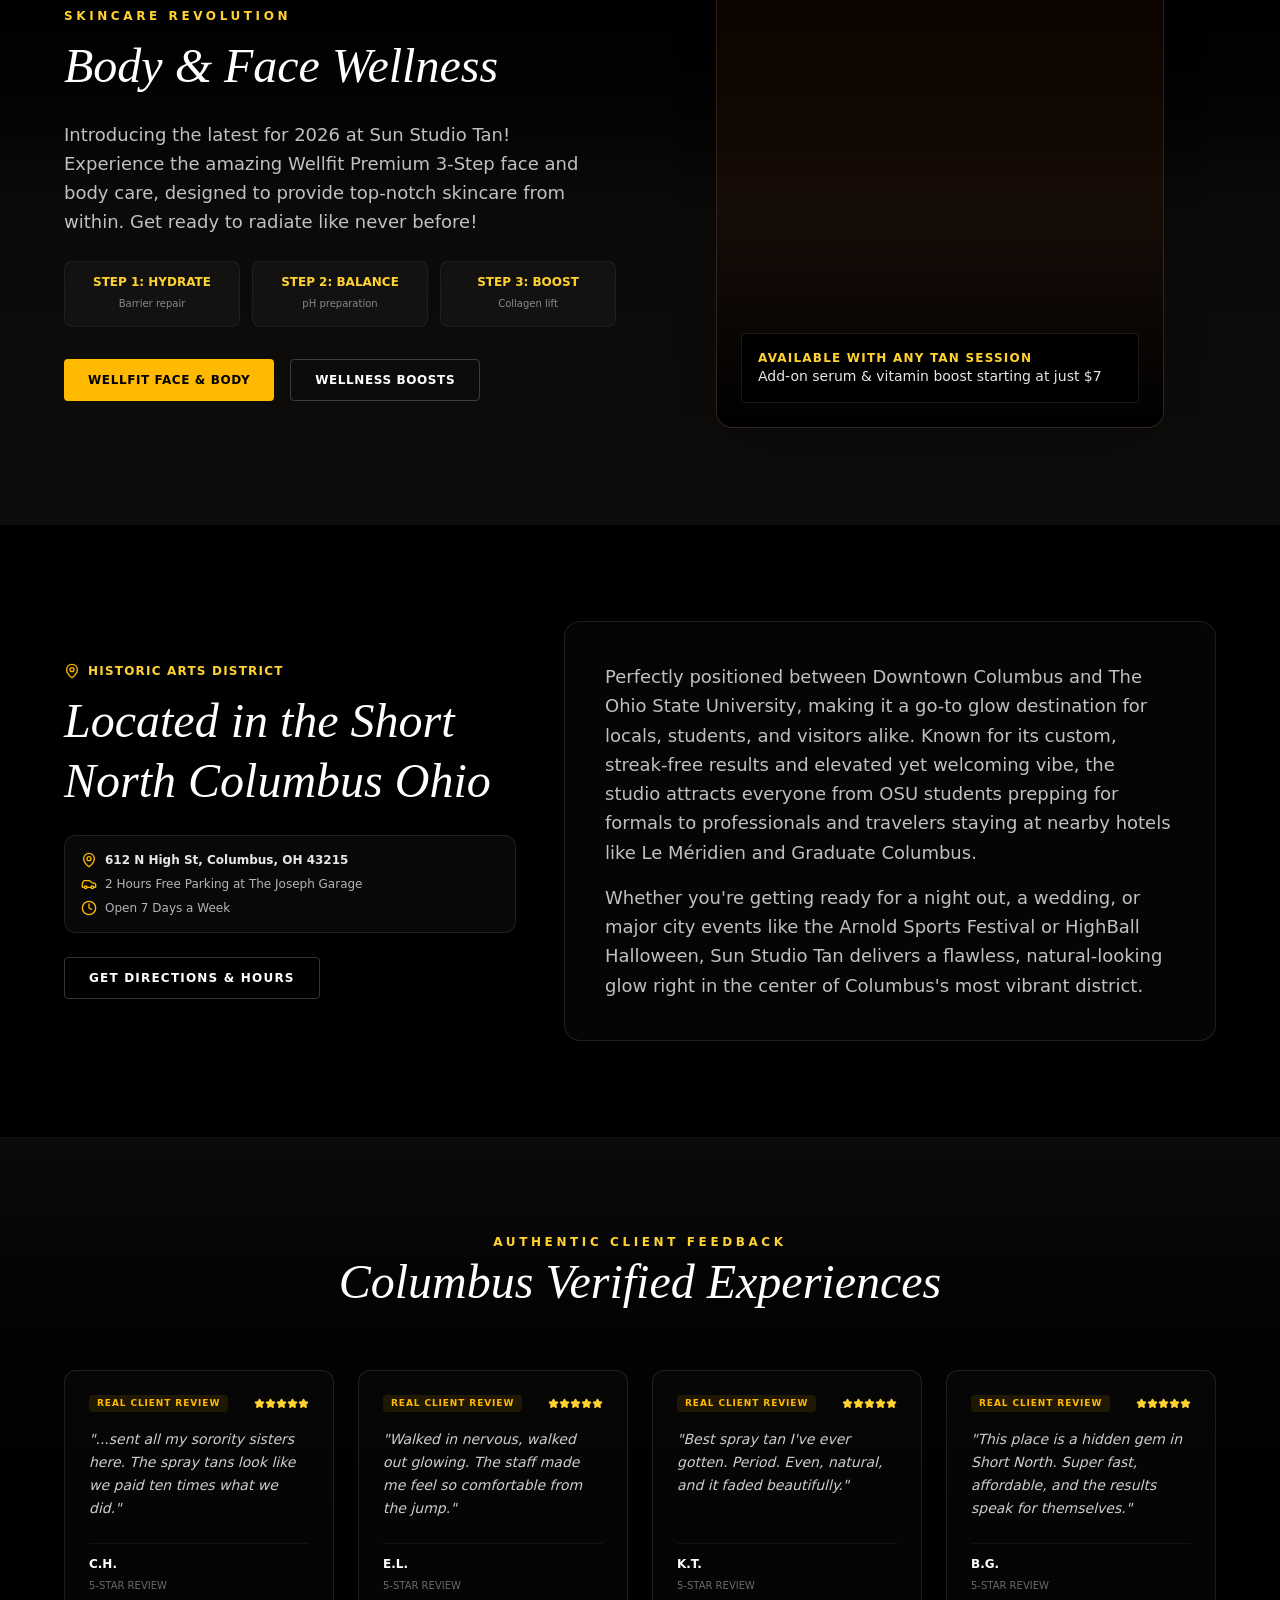
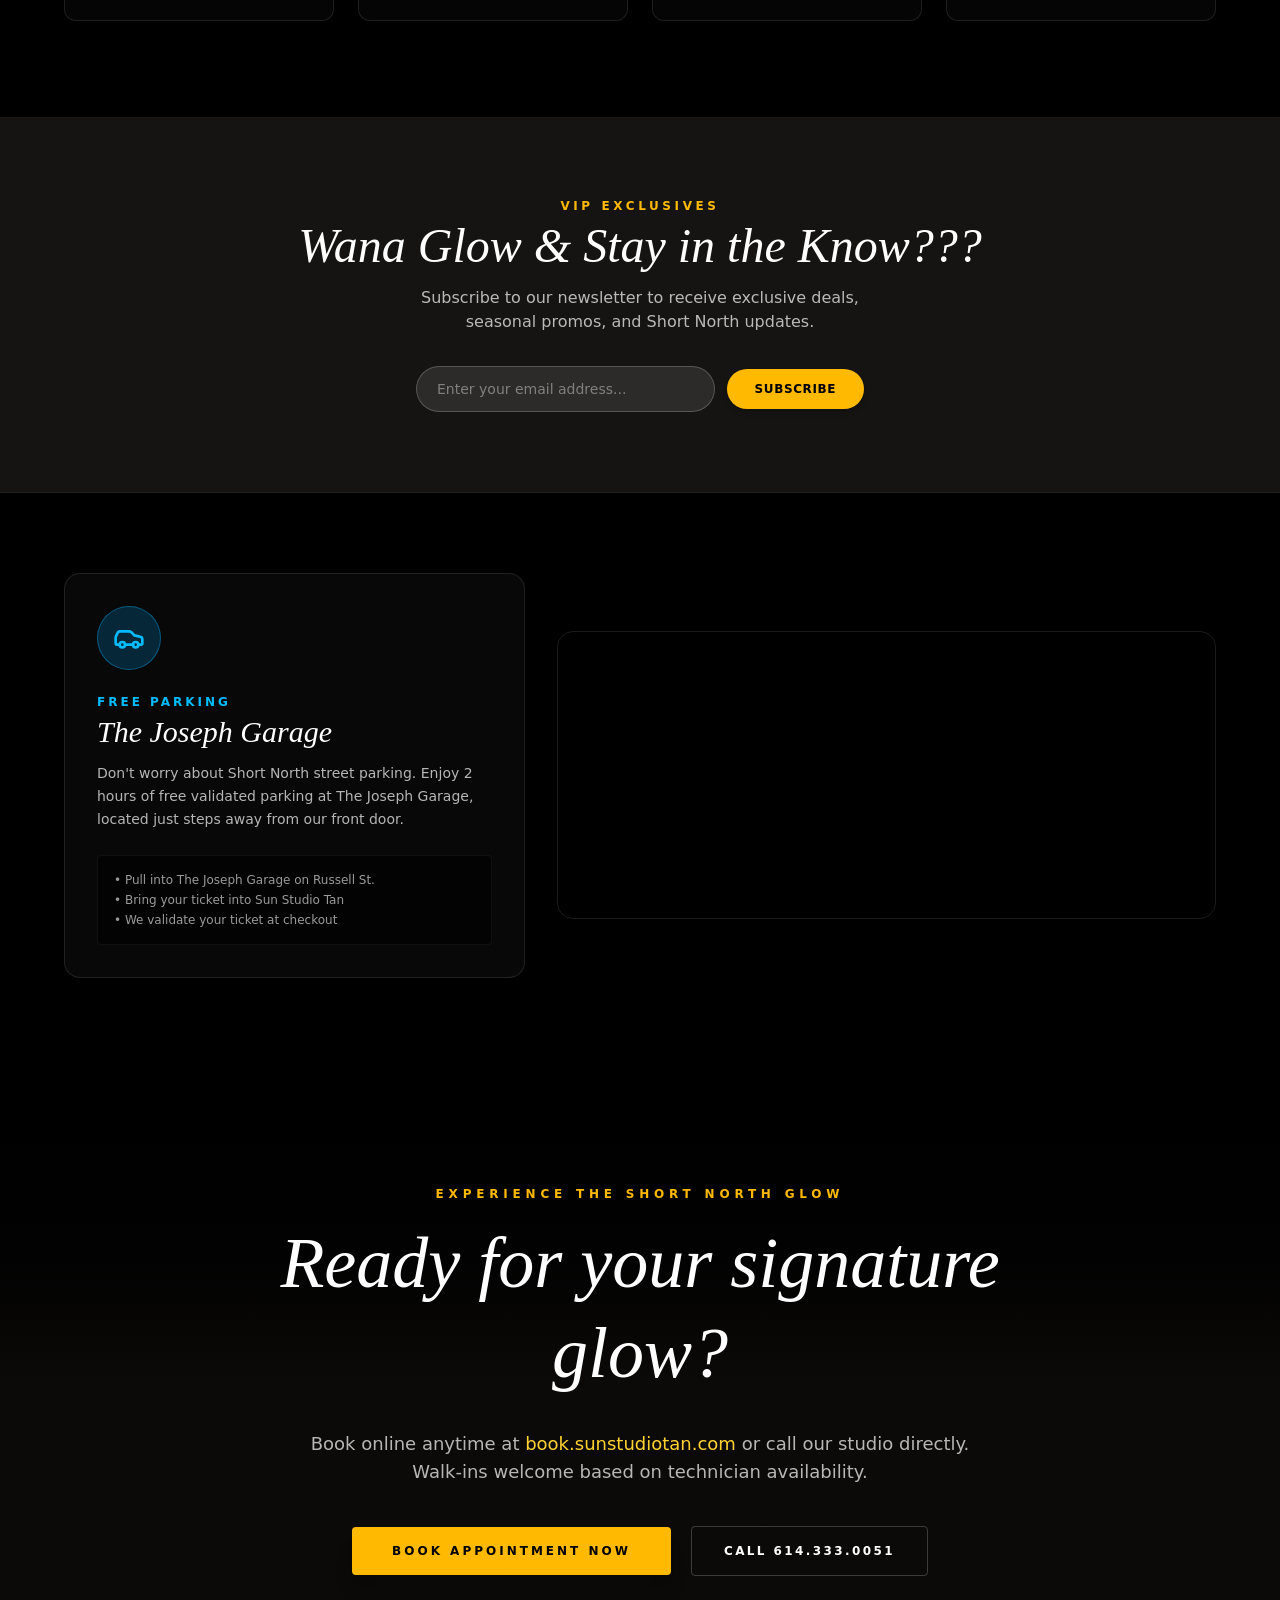
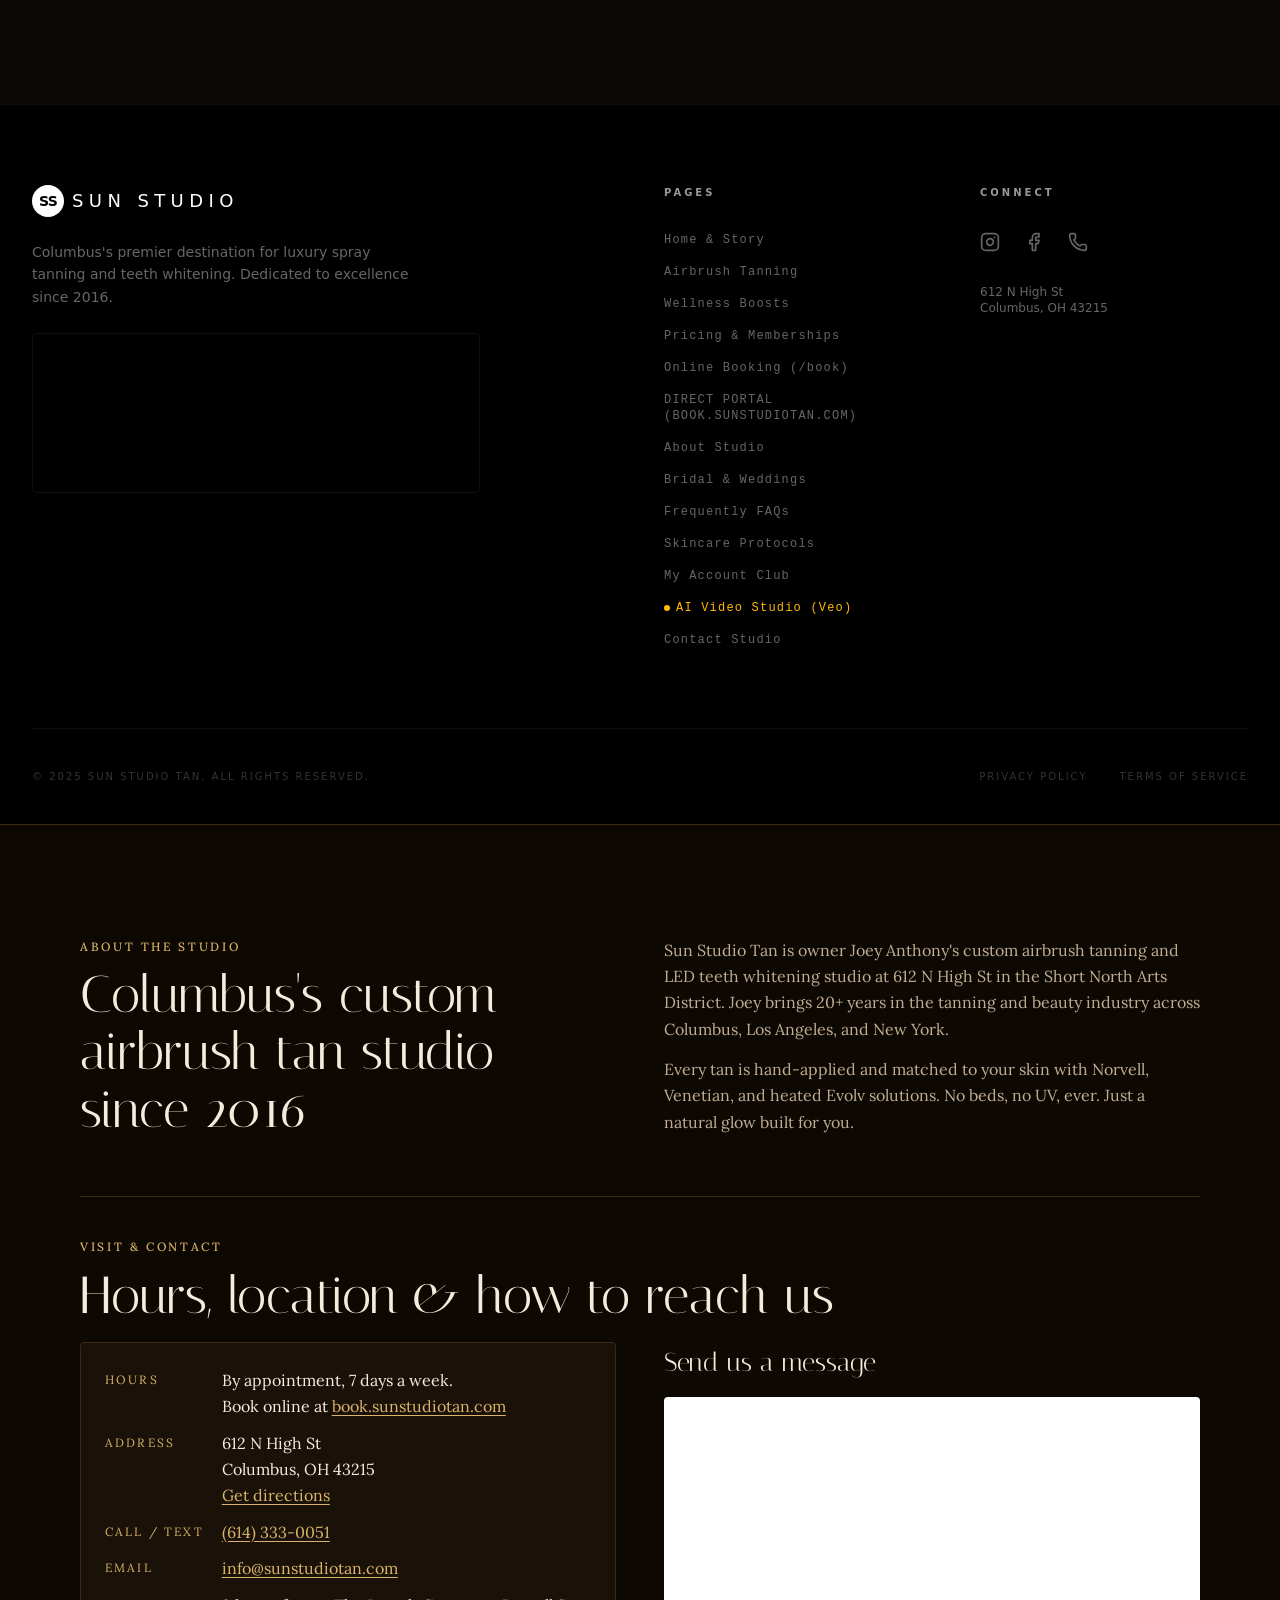
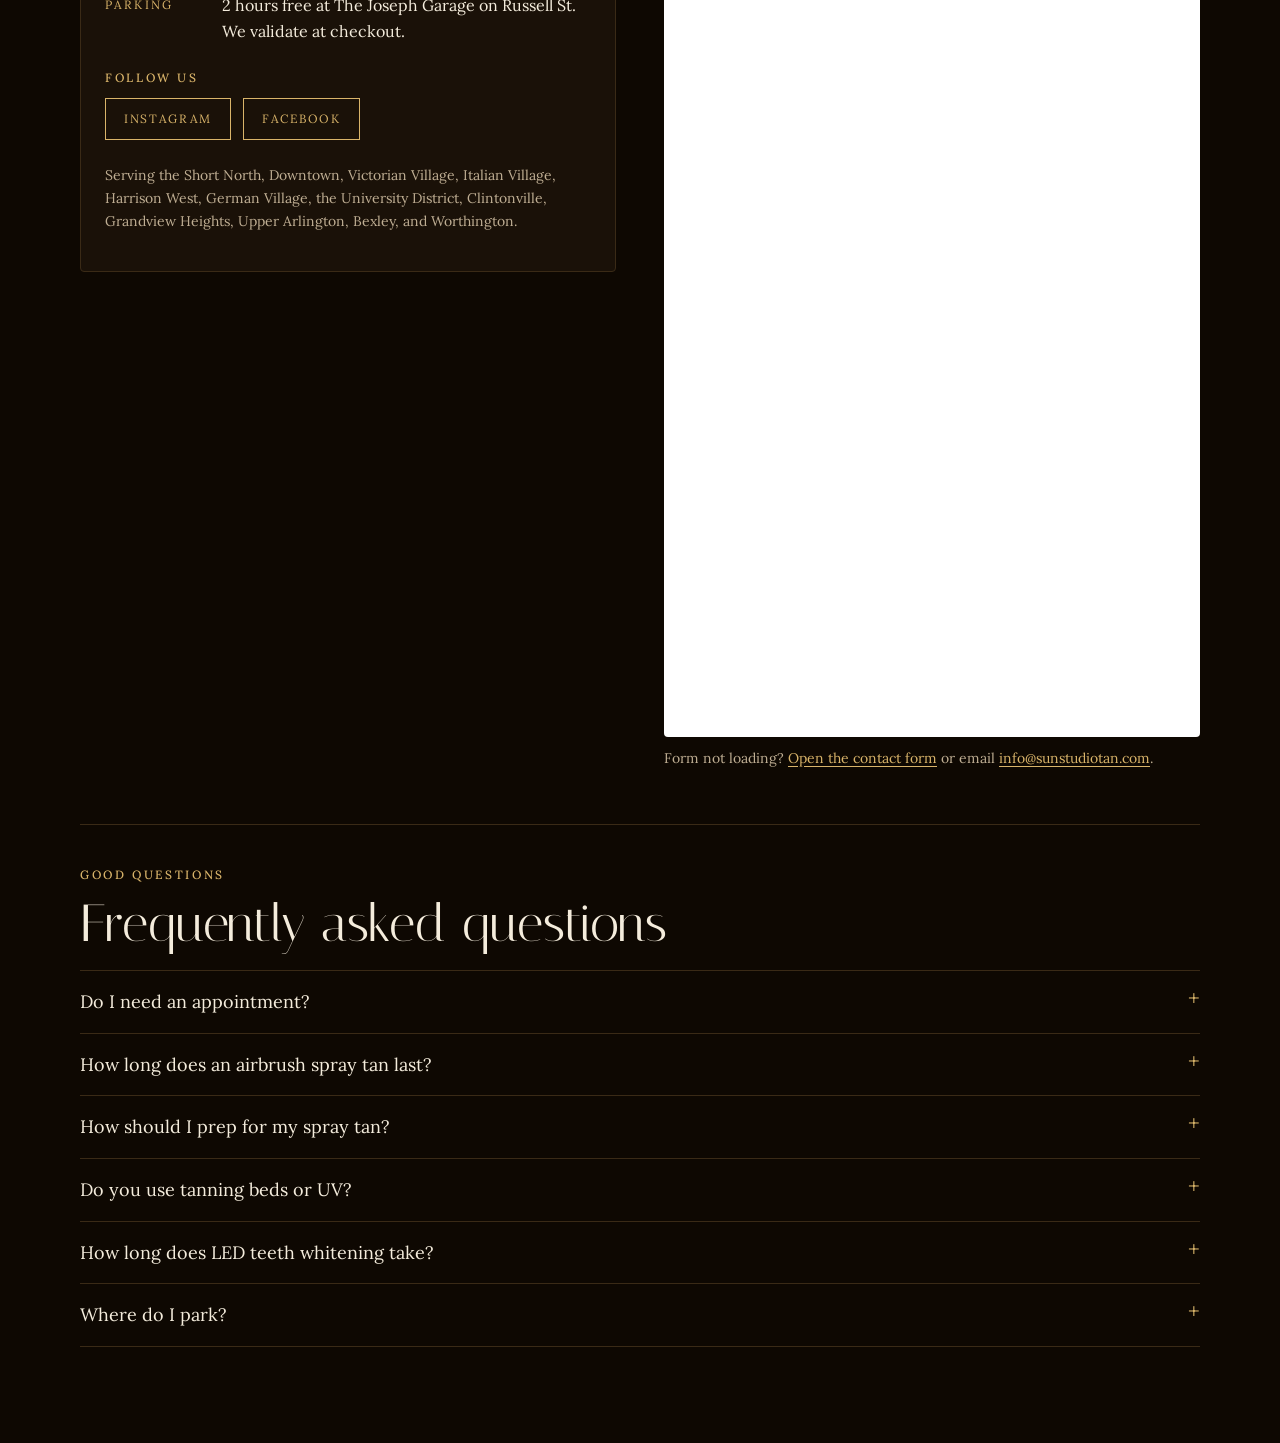
==== commit 24939a7a: "SEO/GBP fixes: shorter title + description, share cards, hours, email, socials, about, FAQ, contact " ====
--- a/index.html
+++ b/index.html
@@ -7,35 +7,138 @@
     <link rel="icon" type="image/png" sizes="32x32" href="/favicon-32.png" />
     <link rel="icon" type="image/png" sizes="48x48" href="/favicon-48.png" />
     <link rel="apple-touch-icon" href="/apple-touch-icon.png" />
-    <title>Sun Studio Tan | Custom Airbrush Spray Tanning &amp; Teeth Whitening in Columbus, OH</title>
-    <meta name="description" content="Custom airbrush spray tans and LED teeth whitening in Columbus's Short North Arts District. 612 N High St. Book online or text (614) 333-0051." />
+    <title>Airbrush Spray Tan Columbus, OH | Sun Studio Tan</title>
+    <meta name="description" content="Custom airbrush spray tans and LED teeth whitening in Columbus's Short North. 612 N High St, by appointment 7 days a week. Text (614) 333-0051 to book." />
     <link rel="canonical" href="https://www.sunstudiotan.com/" />
-    <meta property="og:title" content="Sun Studio Tan | Custom Airbrush Spray Tanning in Columbus" />
-    <meta property="og:description" content="Custom airbrush spray tans and LED teeth whitening in Columbus's Short North Arts District." />
+
+    <!-- Share cards: Facebook, iMessage, LinkedIn, etc. -->
+    <meta property="og:type" content="website" />
+    <meta property="og:site_name" content="Sun Studio Tan" />
+    <meta property="og:locale" content="en_US" />
     <meta property="og:url" content="https://www.sunstudiotan.com/" />
-    <meta property="og:type" content="website" />
+    <meta property="og:title" content="Sun Studio Tan | Airbrush Spray Tans in Columbus's Short North" />
+    <meta property="og:description" content="Custom airbrush spray tans and LED teeth whitening at 612 N High St, Columbus. By appointment, 7 days a week." />
+    <meta property="og:image" content="https://www.sunstudiotan.com/og-image.jpg" />
+    <meta property="og:image:width" content="1200" />
+    <meta property="og:image:height" content="630" />
+    <meta property="og:image:alt" content="Sun Studio Tan, custom airbrush spray tans and LED teeth whitening in Columbus, Ohio" />
+
+    <!-- Share card: X / Twitter -->
+    <meta name="twitter:card" content="summary_large_image" />
+    <meta name="twitter:title" content="Sun Studio Tan | Airbrush Spray Tans in Columbus's Short North" />
+    <meta name="twitter:description" content="Custom airbrush spray tans and LED teeth whitening at 612 N High St, Columbus. By appointment, 7 days a week." />
+    <meta name="twitter:image" content="https://www.sunstudiotan.com/og-image.jpg" />
+    <meta name="twitter:image:alt" content="Sun Studio Tan, custom airbrush spray tans and LED teeth whitening in Columbus, Ohio" />
+
     <script type="application/ld+json">
     {
       "@context": "https://schema.org",
-      "@type": "HealthAndBeautyBusiness",
-      "name": "Sun Studio Tan",
-      "url": "https://www.sunstudiotan.com/",
-      "telephone": "+1-614-333-0051",
-      "description": "Custom airbrush spray tanning and LED teeth whitening studio in the Short North Arts District of Columbus, Ohio.",
-      "address": {
-        "@type": "PostalAddress",
-        "streetAddress": "612 N High St",
-        "addressLocality": "Columbus",
-        "addressRegion": "OH",
-        "postalCode": "43215",
-        "addressCountry": "US"
-      },
-      "areaServed": "Columbus, Ohio",
-      "sameAs": ["https://www.instagram.com/sun_studio_tan/"]
+      "@graph": [
+        {
+          "@type": "HealthAndBeautyBusiness",
+          "@id": "https://www.sunstudiotan.com/#business",
+          "name": "Sun Studio Tan",
+          "url": "https://www.sunstudiotan.com/",
+          "image": "https://www.sunstudiotan.com/og-image.jpg",
+          "logo": "https://www.sunstudiotan.com/icon-512.png",
+          "telephone": "+1-614-333-0051",
+          "email": "info@sunstudiotan.com",
+          "description": "Custom airbrush spray tanning and LED teeth whitening studio in the Short North Arts District of Columbus, Ohio. By appointment, 7 days a week.",
+          "foundingDate": "2016",
+          "founder": { "@type": "Person", "name": "Joey Anthony" },
+          "address": {
+            "@type": "PostalAddress",
+            "streetAddress": "612 N High St",
+            "addressLocality": "Columbus",
+            "addressRegion": "OH",
+            "postalCode": "43215",
+            "addressCountry": "US"
+          },
+          "areaServed": [
+            { "@type": "City", "name": "Columbus, OH" },
+            { "@type": "Place", "name": "Short North" },
+            { "@type": "Place", "name": "Downtown Columbus" },
+            { "@type": "Place", "name": "Victorian Village" },
+            { "@type": "Place", "name": "Italian Village" },
+            { "@type": "Place", "name": "Harrison West" },
+            { "@type": "Place", "name": "German Village" },
+            { "@type": "Place", "name": "University District" },
+            { "@type": "Place", "name": "Clintonville" },
+            { "@type": "City", "name": "Grandview Heights, OH" },
+            { "@type": "City", "name": "Upper Arlington, OH" },
+            { "@type": "City", "name": "Bexley, OH" },
+            { "@type": "City", "name": "Worthington, OH" }
+          ],
+          "makesOffer": [
+            { "@type": "Offer", "itemOffered": { "@type": "Service", "name": "Custom airbrush spray tan" } },
+            { "@type": "Offer", "itemOffered": { "@type": "Service", "name": "Heated Evolv spray tan" } },
+            { "@type": "Offer", "itemOffered": { "@type": "Service", "name": "LED teeth whitening" } }
+          ],
+          "sameAs": [
+            "https://www.instagram.com/sun_studio_tan/",
+            "https://www.facebook.com/tanwithsunstudio"
+          ]
+        },
+        {
+          "@type": "FAQPage",
+          "@id": "https://www.sunstudiotan.com/#faq",
+          "mainEntity": [
+            { "@type": "Question", "name": "Do I need an appointment?",
+              "acceptedAnswer": { "@type": "Answer", "text": "Yes. Sun Studio Tan is by appointment, 7 days a week. Book online at book.sunstudiotan.com or call or text (614) 333-0051." } },
+            { "@type": "Question", "name": "How long does an airbrush spray tan last?",
+              "acceptedAnswer": { "@type": "Answer", "text": "Most airbrush spray tans last 7 to 10 days, depending on your skin, your prep, and your aftercare. Color fully develops within about 24 hours." } },
+            { "@type": "Question", "name": "How should I prep for my spray tan?",
+              "acceptedAnswer": { "@type": "Answer", "text": "Exfoliate the day before, shave or wax at least 8 hours ahead, and arrive with clean skin: no lotion, deodorant, or makeup. Wear loose, dark clothing." } },
+            { "@type": "Question", "name": "Do you use tanning beds or UV?",
+              "acceptedAnswer": { "@type": "Answer", "text": "No. Sun Studio Tan is 100% sunless. Every tan is hand-applied by airbrush using Norvell, Venetian, and heated Evolv solutions." } },
+            { "@type": "Question", "name": "How long does LED teeth whitening take?",
+              "acceptedAnswer": { "@type": "Answer", "text": "A Bleach Bright LED teeth whitening session takes about 30 minutes, right in the studio." } },
+            { "@type": "Question", "name": "Where do I park?",
+              "acceptedAnswer": { "@type": "Answer", "text": "Park at The Joseph Garage on Russell St and bring your ticket in. We validate 2 hours of free parking at checkout." } }
+          ]
+        }
+      ]
     }
     </script>
+
     <script type="module" crossorigin src="/index-Cg_YTohN.js"></script>
     <link rel="stylesheet" crossorigin href="/index-L-qN19E2.css">
+    <link rel="preconnect" href="https://fonts.googleapis.com" />
+    <link rel="preconnect" href="https://fonts.gstatic.com" crossorigin />
+    <link rel="stylesheet" href="https://fonts.googleapis.com/css2?family=Italiana&family=Lora:ital,wght@0,400;0,500;1,400&display=swap" />
+    <style>
+      #sst-info{--bg:#0e0802;--card:#1a1108;--line:#3a2a16;--ivory:#f4ecdc;--muted:#bfae93;--gold:#d9b46a;
+        background:var(--bg);color:var(--ivory);font-family:Lora,Georgia,serif;font-size:16px;line-height:1.65;
+        padding:72px 16px 56px;border-top:1px solid var(--line)}
+      #sst-info *{box-sizing:border-box}
+      #sst-info .wrap{max-width:1120px;margin:0 auto}
+      #sst-info .eyebrow{font-family:Lora,serif;font-weight:500;letter-spacing:.22em;text-transform:uppercase;font-size:12px;color:var(--gold);margin:0 0 10px}
+      #sst-info h2{font-family:Italiana,Georgia,serif;font-weight:400;font-size:clamp(34px,5vw,52px);line-height:1.1;margin:0 0 18px;color:var(--ivory)}
+      #sst-info h3{font-family:Italiana,Georgia,serif;font-weight:400;font-size:26px;margin:0 0 12px;color:var(--ivory)}
+      #sst-info p{margin:0 0 14px;color:var(--muted)}
+      #sst-info a{color:var(--gold);text-decoration:underline;text-underline-offset:3px}
+      #sst-info a:hover{color:var(--ivory)}
+      #sst-info section{padding:40px 0;border-bottom:1px solid var(--line)}
+      #sst-info section:last-child{border-bottom:0}
+      #sst-info .grid{display:grid;grid-template-columns:1fr;gap:28px;align-items:start}
+      @media(min-width:860px){#sst-info .grid{grid-template-columns:1fr 1fr;gap:48px}}
+      #sst-info .card{background:var(--card);border:1px solid var(--line);border-radius:4px;padding:24px}
+      #sst-info dl{margin:0;display:grid;grid-template-columns:auto 1fr;gap:10px 18px}
+      #sst-info dt{font-size:12px;letter-spacing:.18em;text-transform:uppercase;color:var(--gold);padding-top:3px}
+      #sst-info dd{margin:0;color:var(--ivory)}
+      #sst-info details{border-top:1px solid var(--line);padding:16px 0}
+      #sst-info details:last-of-type{border-bottom:1px solid var(--line)}
+      #sst-info summary{cursor:pointer;color:var(--ivory);font-size:18px;list-style:none;display:flex;justify-content:space-between;gap:16px}
+      #sst-info summary::-webkit-details-marker{display:none}
+      #sst-info summary::after{content:"+";color:var(--gold);font-size:22px;line-height:1}
+      #sst-info details[open] summary::after{content:"–"}
+      #sst-info details p{margin:10px 0 0}
+      #sst-info .social{display:flex;flex-wrap:wrap;gap:12px;margin-top:8px}
+      #sst-info .social a{display:inline-block;border:1px solid var(--gold);padding:10px 18px;text-decoration:none;letter-spacing:.14em;text-transform:uppercase;font-size:12px}
+      #sst-info .social a:hover{background:var(--gold);color:var(--bg)}
+      #sst-info iframe{display:block;width:100%;height:940px;border:0;border-radius:4px;background:#fff}
+      #sst-info .areas{font-size:14px}
+    </style>
   </head>
   <body>
     <div id="root">
@@ -60,12 +163,70 @@
           <h2>Shop tan care</h2>
           <p>Prep, extend, and hydrate your glow with studio favorites. <a href="https://shop.sunstudiotan.com/">Visit the Sun Studio Tan shop</a>.</p>
         </section>
-        <section>
-          <h2>Visit Sun Studio Tan</h2>
-          <p>612 N High St, Columbus, OH 43215 &middot; Short North Arts District</p>
-          <p>By appointment. Call or text <a href="tel:+16143330051">(614) 333-0051</a>.</p>
-        </section>
       </main>
+    </div>
+
+    <!-- Static info block: lives outside #root so the app never replaces it, and crawlers read it without JavaScript. -->
+    <div id="sst-info">
+      <div class="wrap">
+
+        <section id="about" aria-labelledby="about-h">
+          <div class="grid">
+            <div>
+              <p class="eyebrow">About the studio</p>
+              <h2 id="about-h">Columbus's custom airbrush tan studio since 2016</h2>
+            </div>
+            <div>
+              <p>Sun Studio Tan is owner Joey Anthony's custom airbrush tanning and LED teeth whitening studio at 612 N High St in the Short North Arts District. Joey brings 20+ years in the tanning and beauty industry across Columbus, Los Angeles, and New York.</p>
+              <p>Every tan is hand-applied and matched to your skin with Norvell, Venetian, and heated Evolv solutions. No beds, no UV, ever. Just a natural glow built for you.</p>
+            </div>
+          </div>
+        </section>
+
+        <section id="visit" aria-labelledby="visit-h">
+          <p class="eyebrow">Visit &amp; contact</p>
+          <h2 id="visit-h">Hours, location &amp; how to reach us</h2>
+          <div class="grid">
+            <div class="card">
+              <dl>
+                <dt>Hours</dt>
+                <dd>By appointment, 7 days a week.<br />Book online at <a href="https://book.sunstudiotan.com/">book.sunstudiotan.com</a></dd>
+                <dt>Address</dt>
+                <dd>612 N High St<br />Columbus, OH 43215<br /><a href="https://www.google.com/maps/search/?api=1&amp;query=Sun+Studio+Tan+612+N+High+St+Columbus+OH+43215">Get directions</a></dd>
+                <dt>Call / Text</dt>
+                <dd><a href="tel:+16143330051">(614) 333-0051</a></dd>
+                <dt>Email</dt>
+                <dd><a href="mailto:info@sunstudiotan.com">info@sunstudiotan.com</a></dd>
+                <dt>Parking</dt>
+                <dd>2 hours free at The Joseph Garage on Russell St. We validate at checkout.</dd>
+              </dl>
+              <p class="eyebrow" style="margin-top:24px">Follow us</p>
+              <div class="social">
+                <a href="https://www.instagram.com/sun_studio_tan/" rel="me noopener" target="_blank">Instagram</a>
+                <a href="https://www.facebook.com/tanwithsunstudio" rel="me noopener" target="_blank">Facebook</a>
+              </div>
+              <p class="areas" style="margin-top:24px">Serving the Short North, Downtown, Victorian Village, Italian Village, Harrison West, German Village, the University District, Clintonville, Grandview Heights, Upper Arlington, Bexley, and Worthington.</p>
+            </div>
+            <div id="contact">
+              <h3>Send us a message</h3>
+              <iframe src="https://tally.so/embed/q5V4a9?alignLeft=1&amp;hideTitle=1" loading="lazy" title="Contact Sun Studio Tan"></iframe>
+              <p style="margin-top:10px;font-size:14px">Form not loading? <a href="https://tally.so/r/q5V4a9">Open the contact form</a> or email <a href="mailto:info@sunstudiotan.com">info@sunstudiotan.com</a>.</p>
+            </div>
+          </div>
+        </section>
+
+        <section id="faq" aria-labelledby="faq-h">
+          <p class="eyebrow">Good questions</p>
+          <h2 id="faq-h">Frequently asked questions</h2>
+          <details><summary>Do I need an appointment?</summary><p>Yes. We're by appointment, 7 days a week. Book online at <a href="https://book.sunstudiotan.com/">book.sunstudiotan.com</a> or call or text <a href="tel:+16143330051">(614) 333-0051</a>.</p></details>
+          <details><summary>How long does an airbrush spray tan last?</summary><p>Most airbrush spray tans last 7 to 10 days, depending on your skin, your prep, and your aftercare. Color fully develops within about 24 hours.</p></details>
+          <details><summary>How should I prep for my spray tan?</summary><p>Exfoliate the day before, shave or wax at least 8 hours ahead, and arrive with clean skin: no lotion, deodorant, or makeup. Wear loose, dark clothing.</p></details>
+          <details><summary>Do you use tanning beds or UV?</summary><p>No. Sun Studio Tan is 100% sunless. Every tan is hand-applied by airbrush using Norvell, Venetian, and heated Evolv solutions.</p></details>
+          <details><summary>How long does LED teeth whitening take?</summary><p>A Bleach Bright LED teeth whitening session takes about 30 minutes, right in the studio.</p></details>
+          <details><summary>Where do I park?</summary><p>Park at The Joseph Garage on Russell St and bring your ticket in. We validate 2 hours of free parking at checkout.</p></details>
+        </section>
+
+      </div>
     </div>
   </body>
 </html>
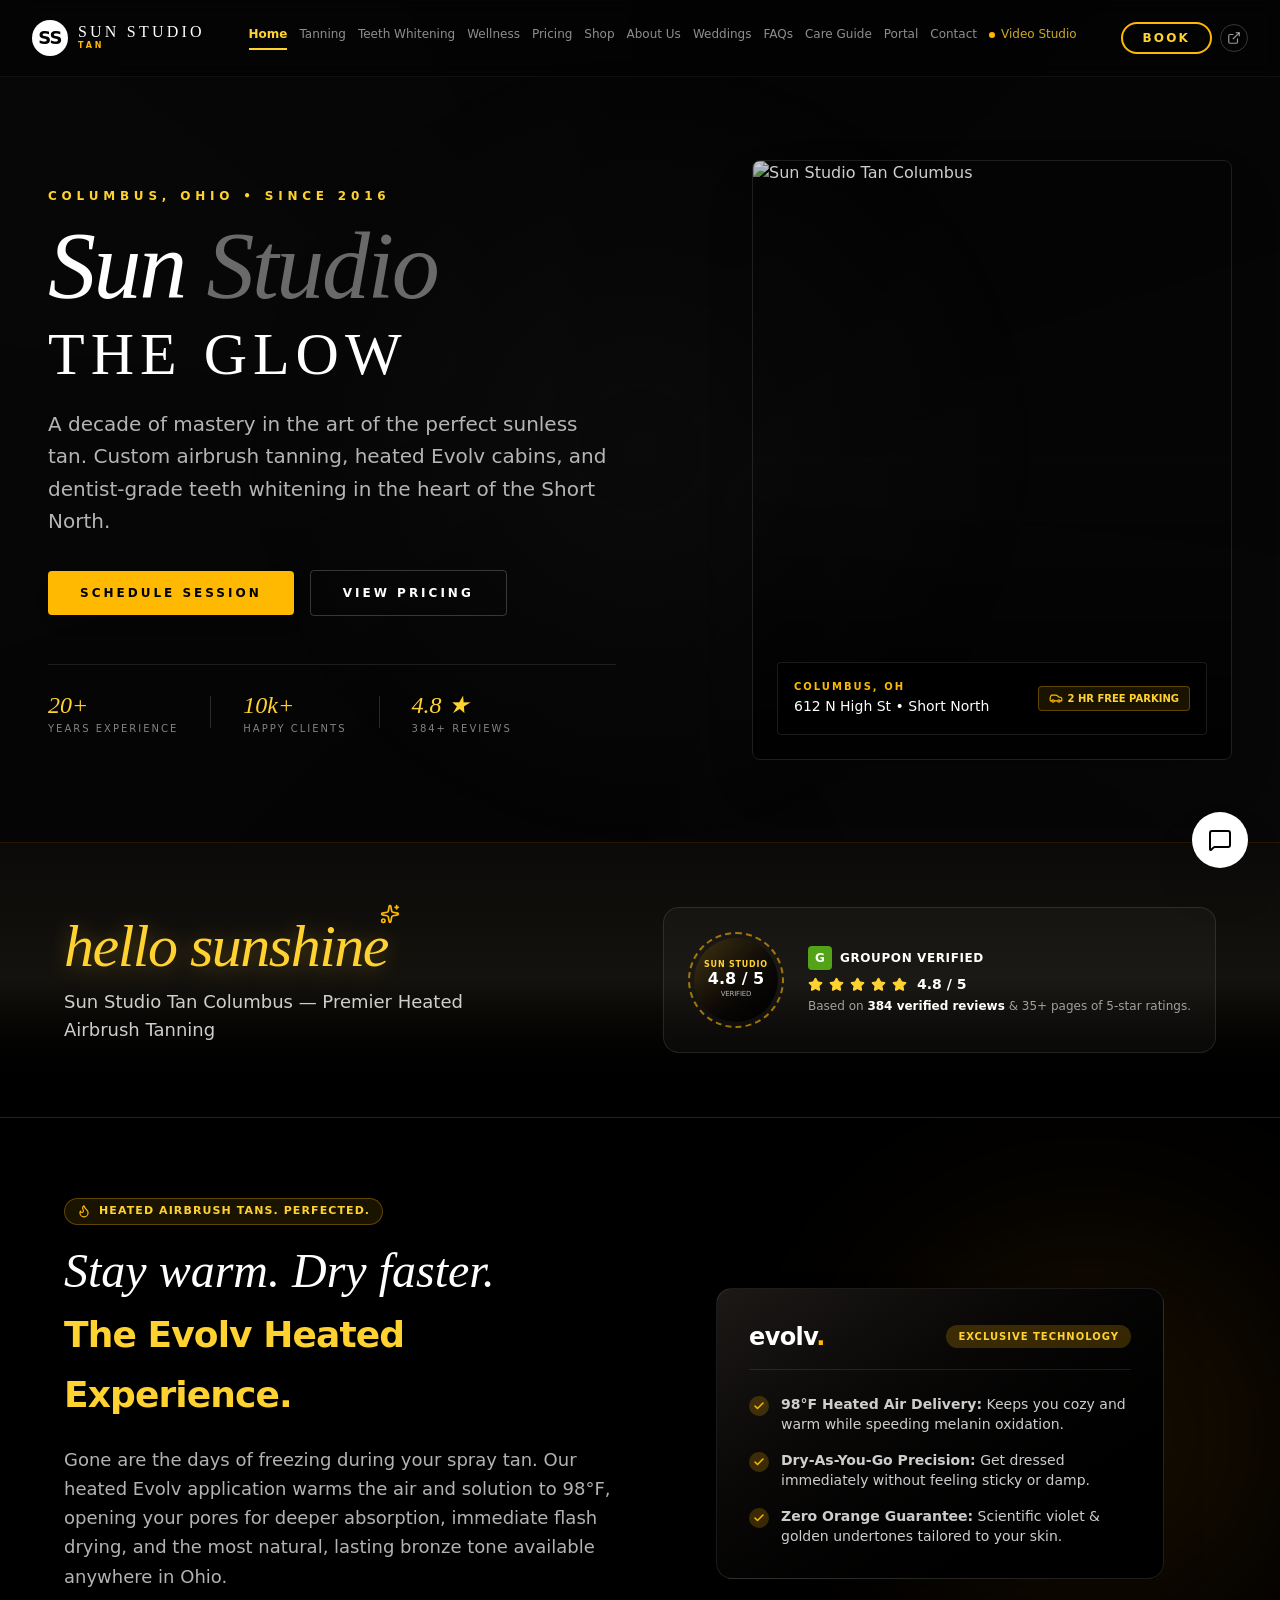
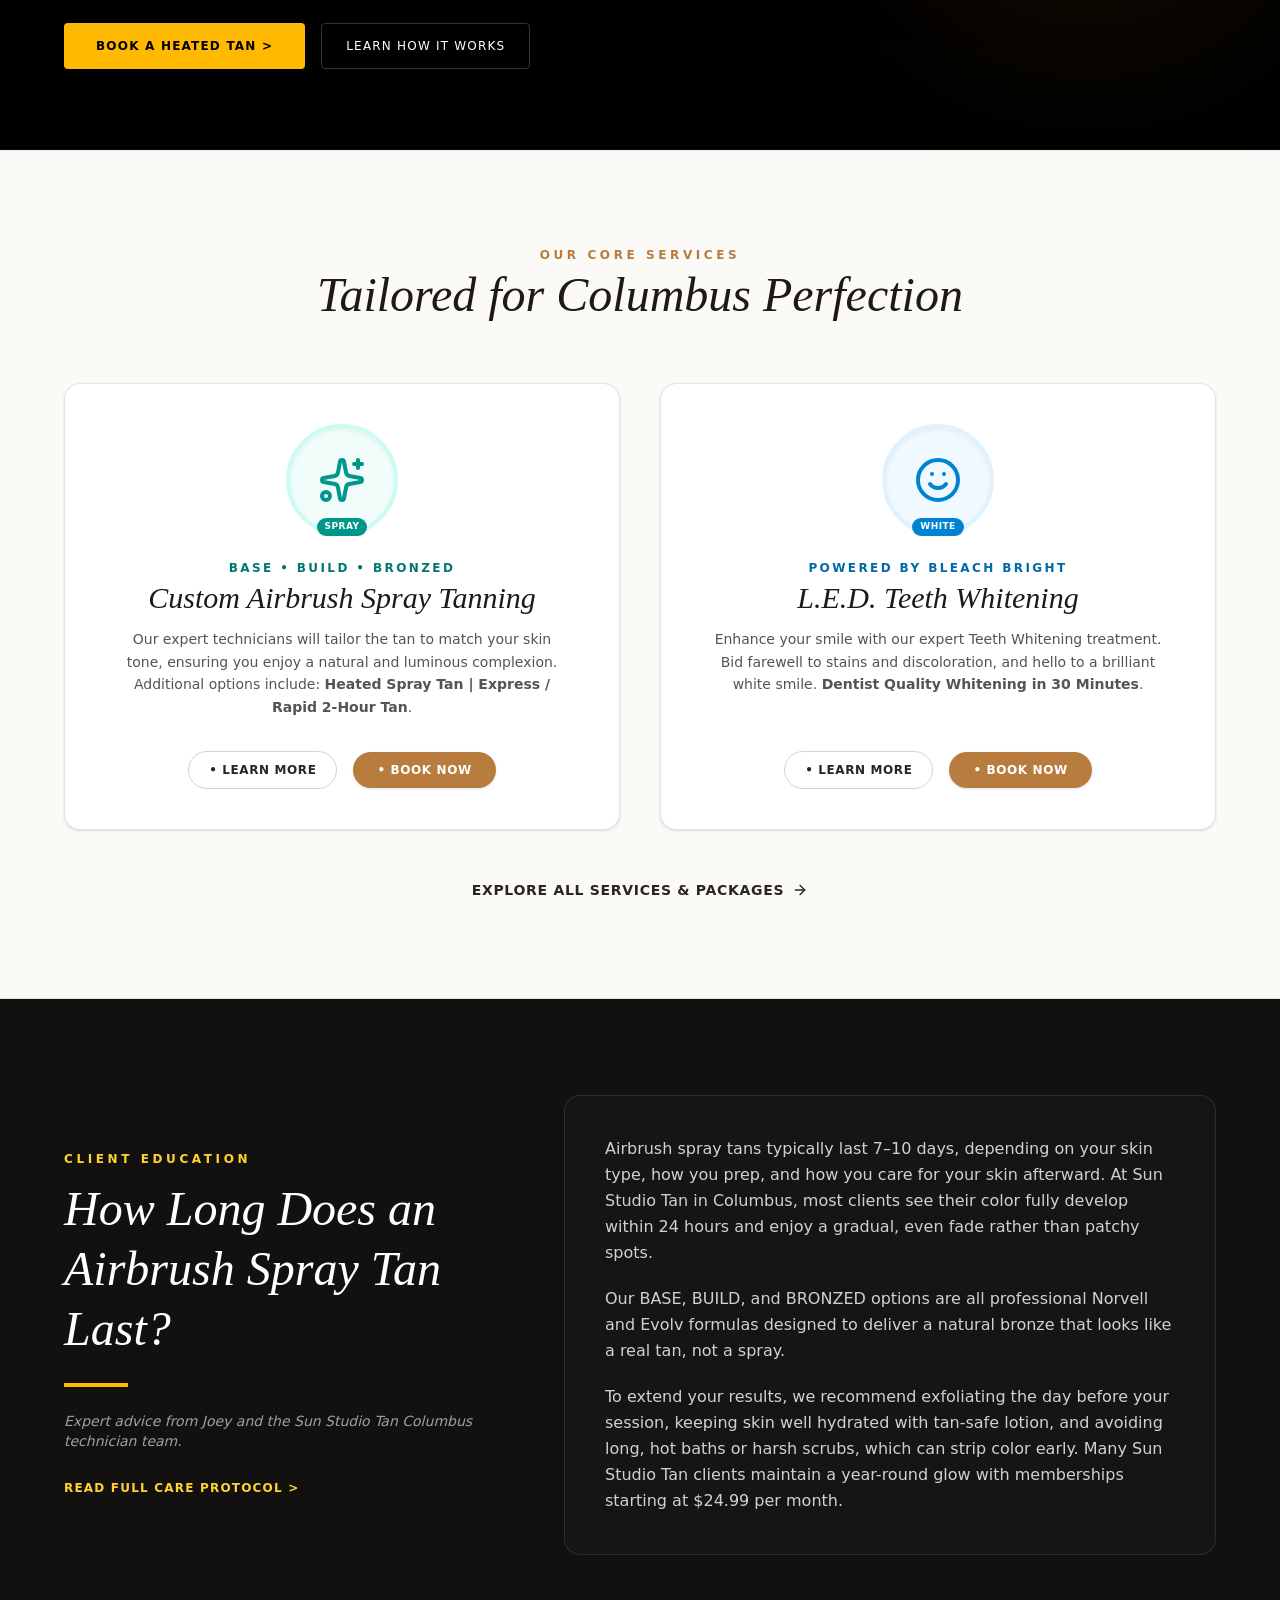
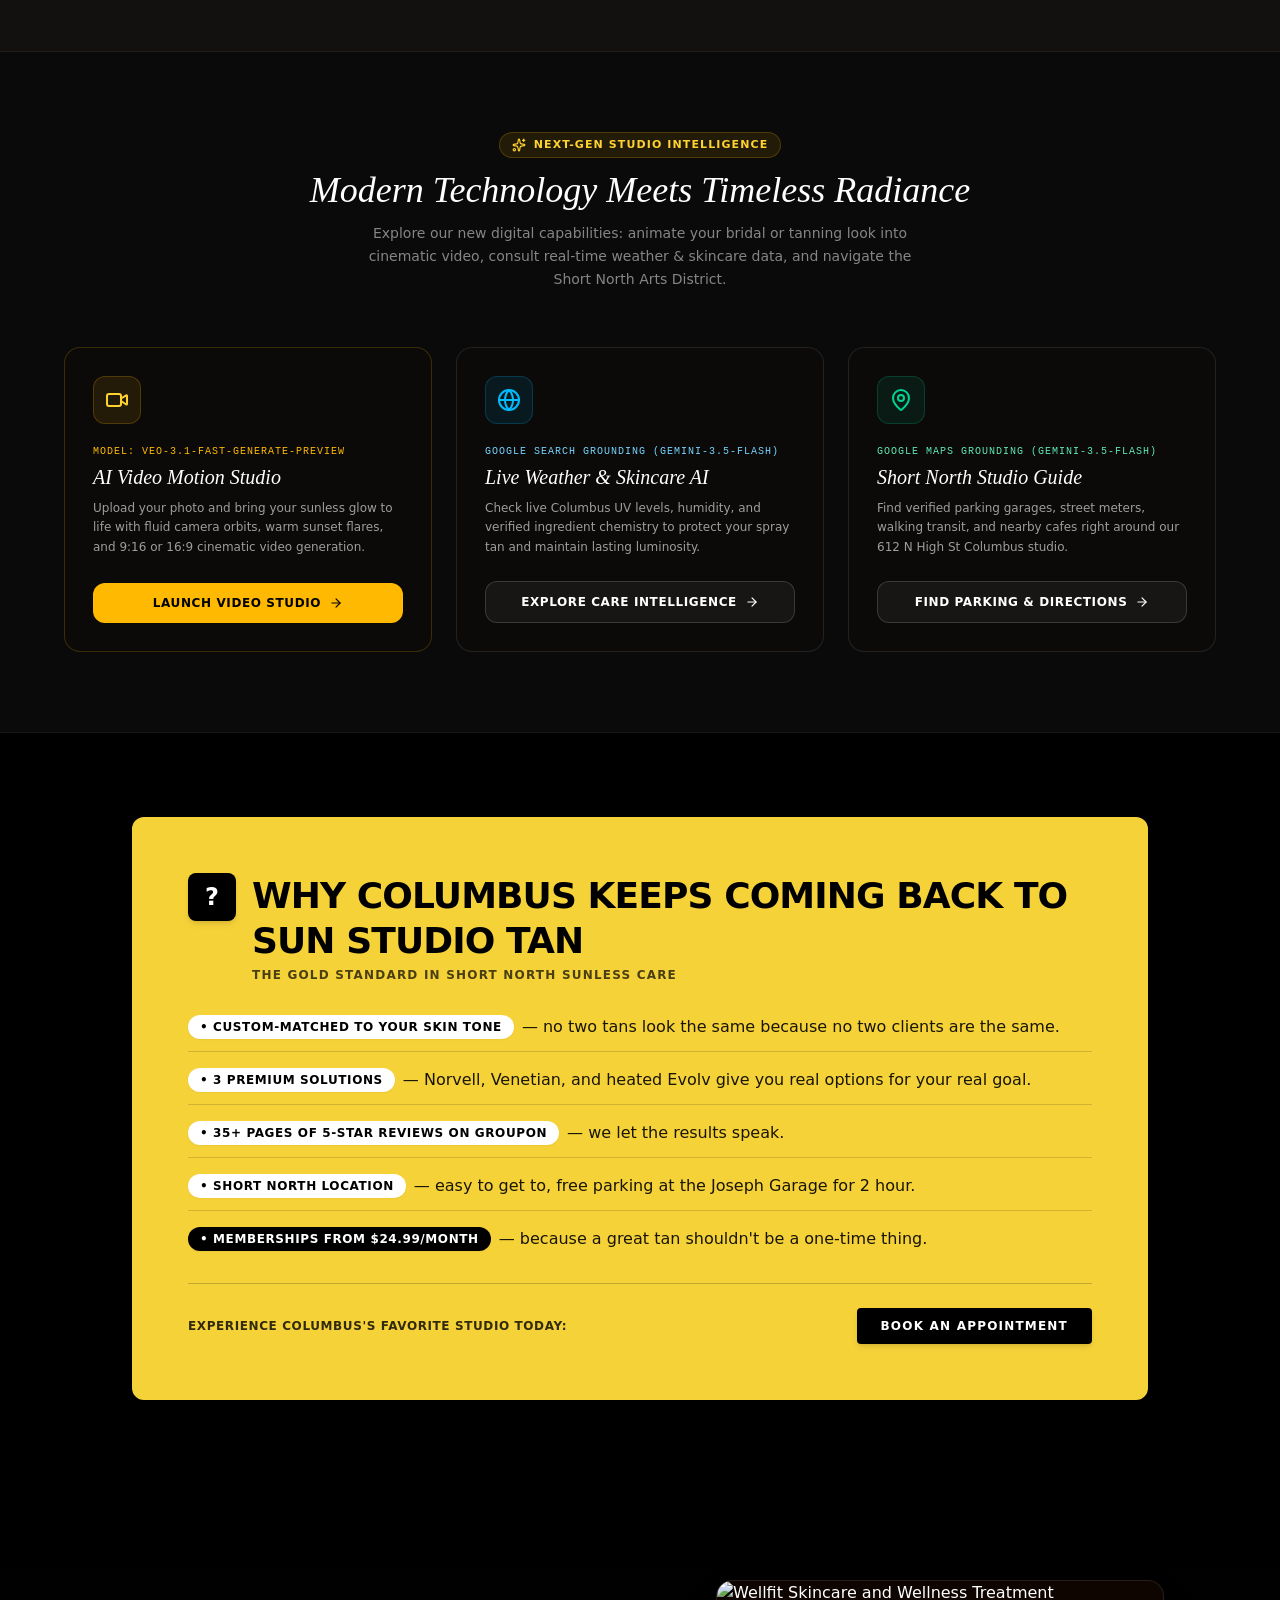
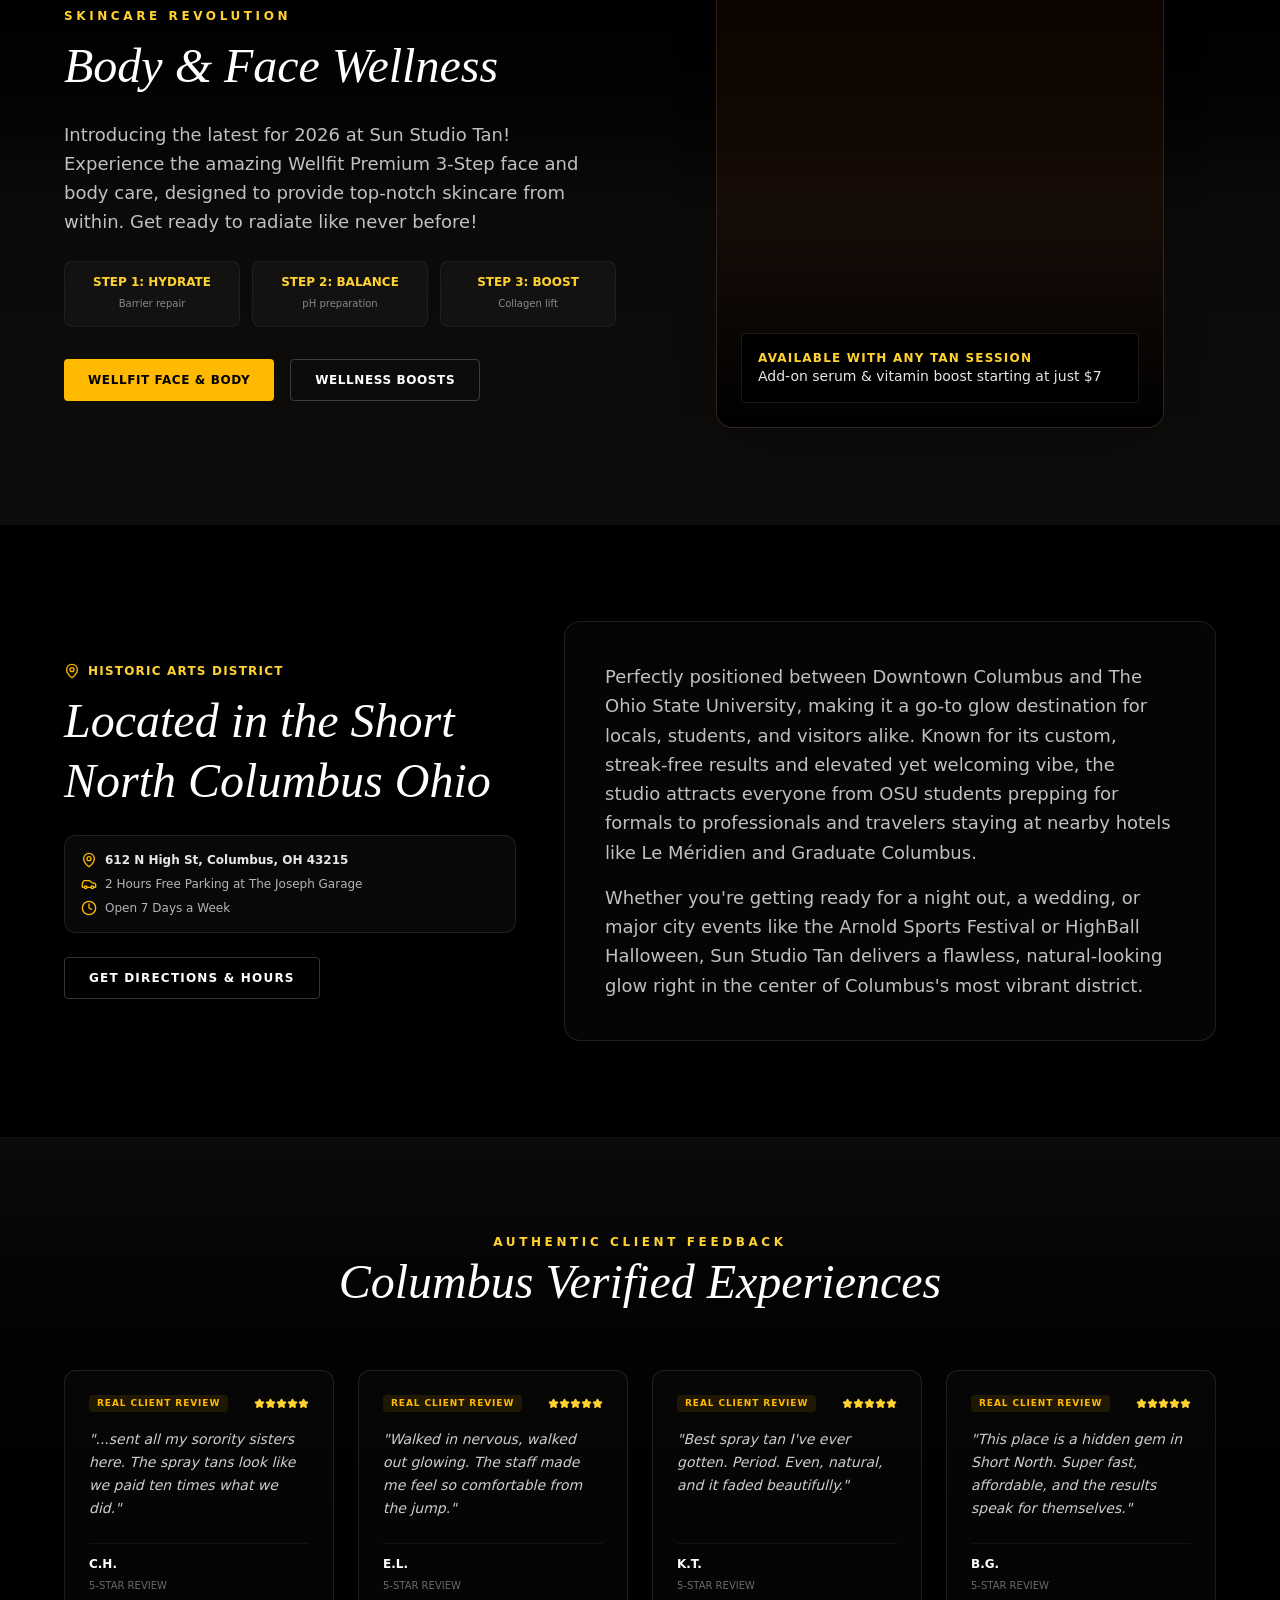
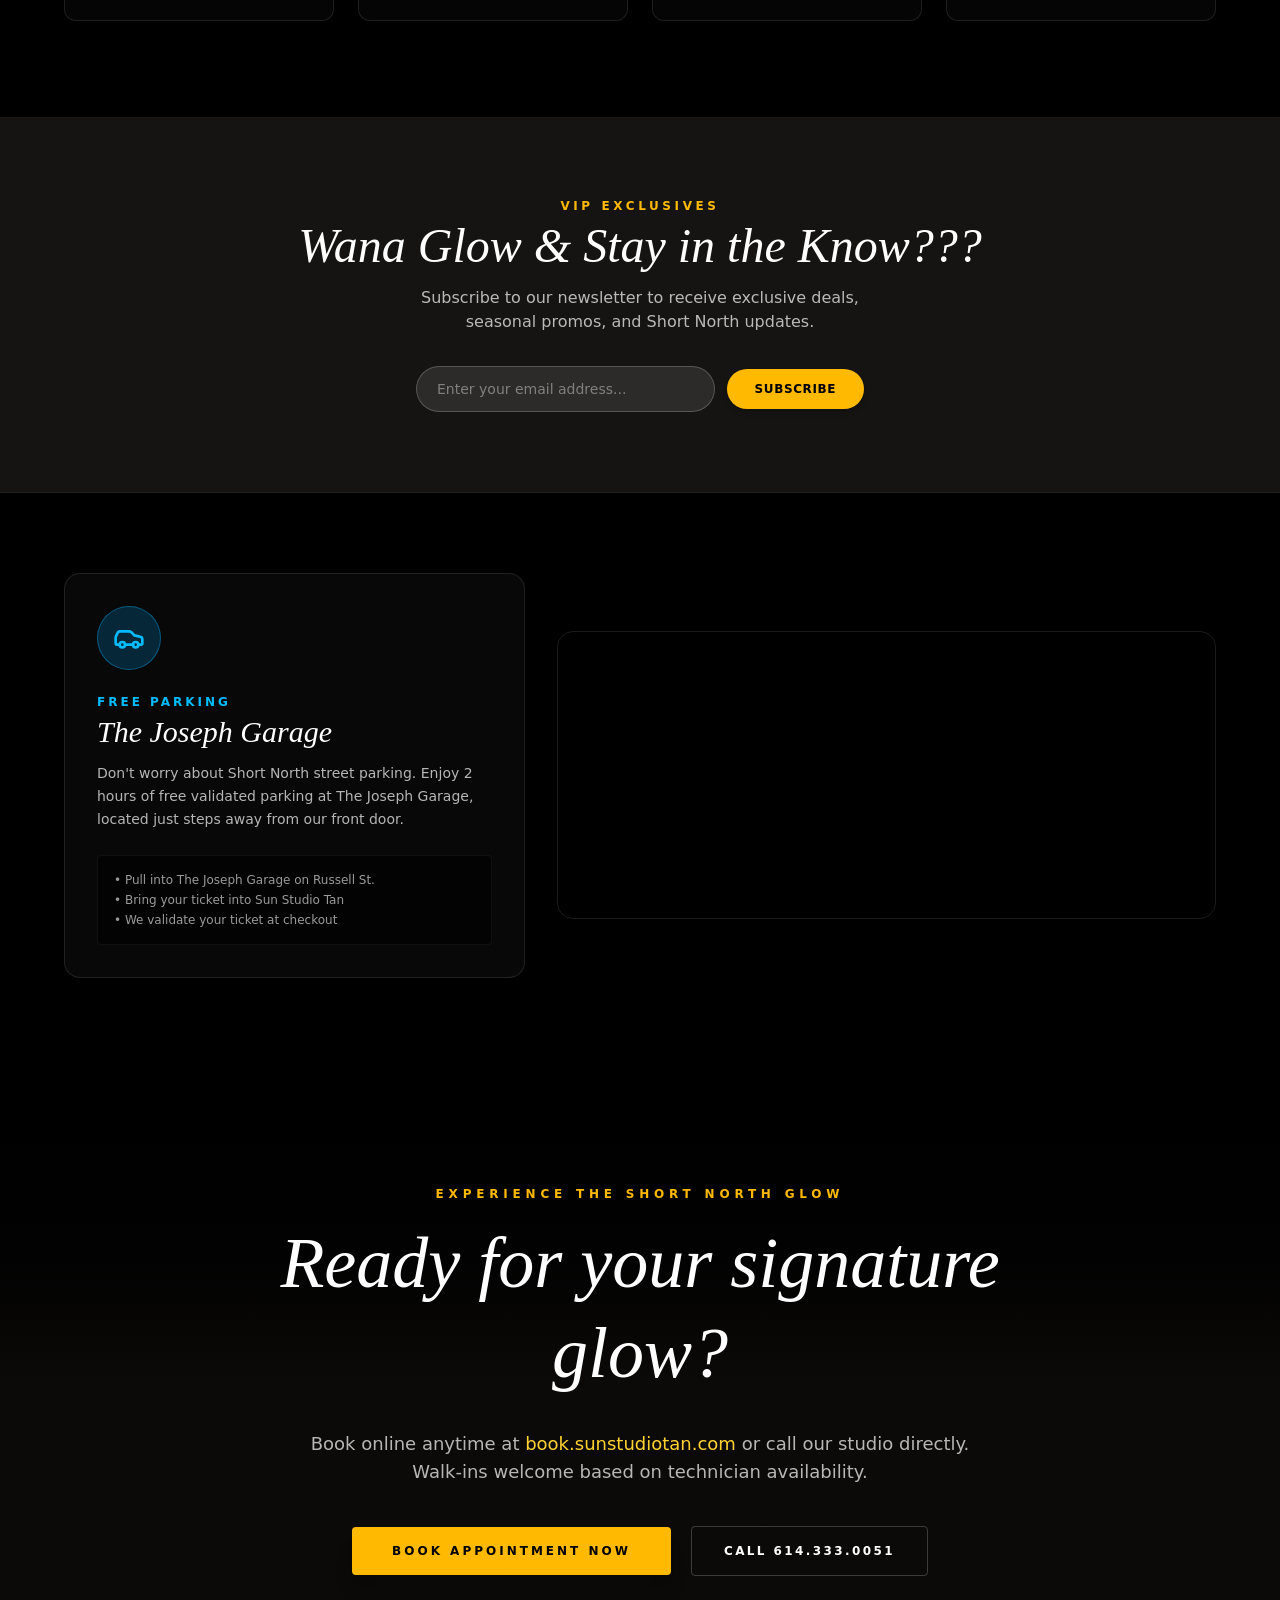
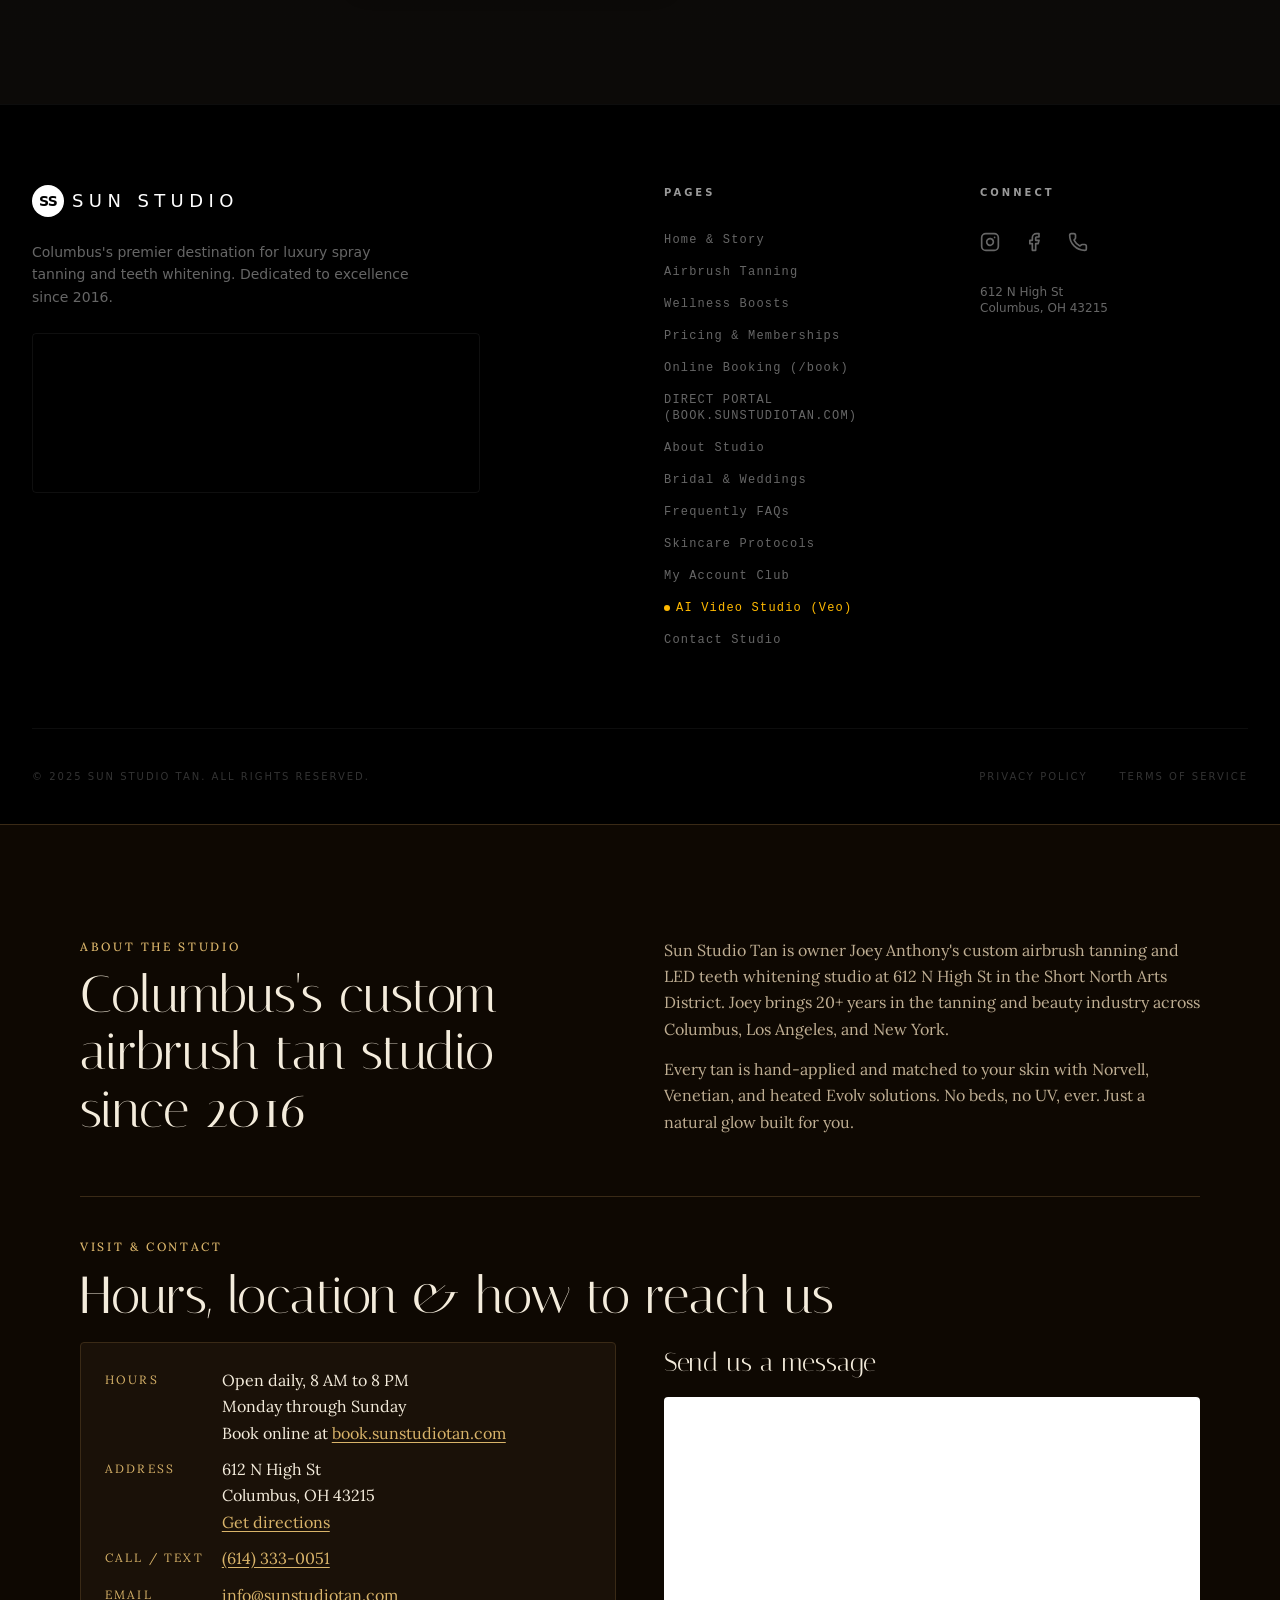
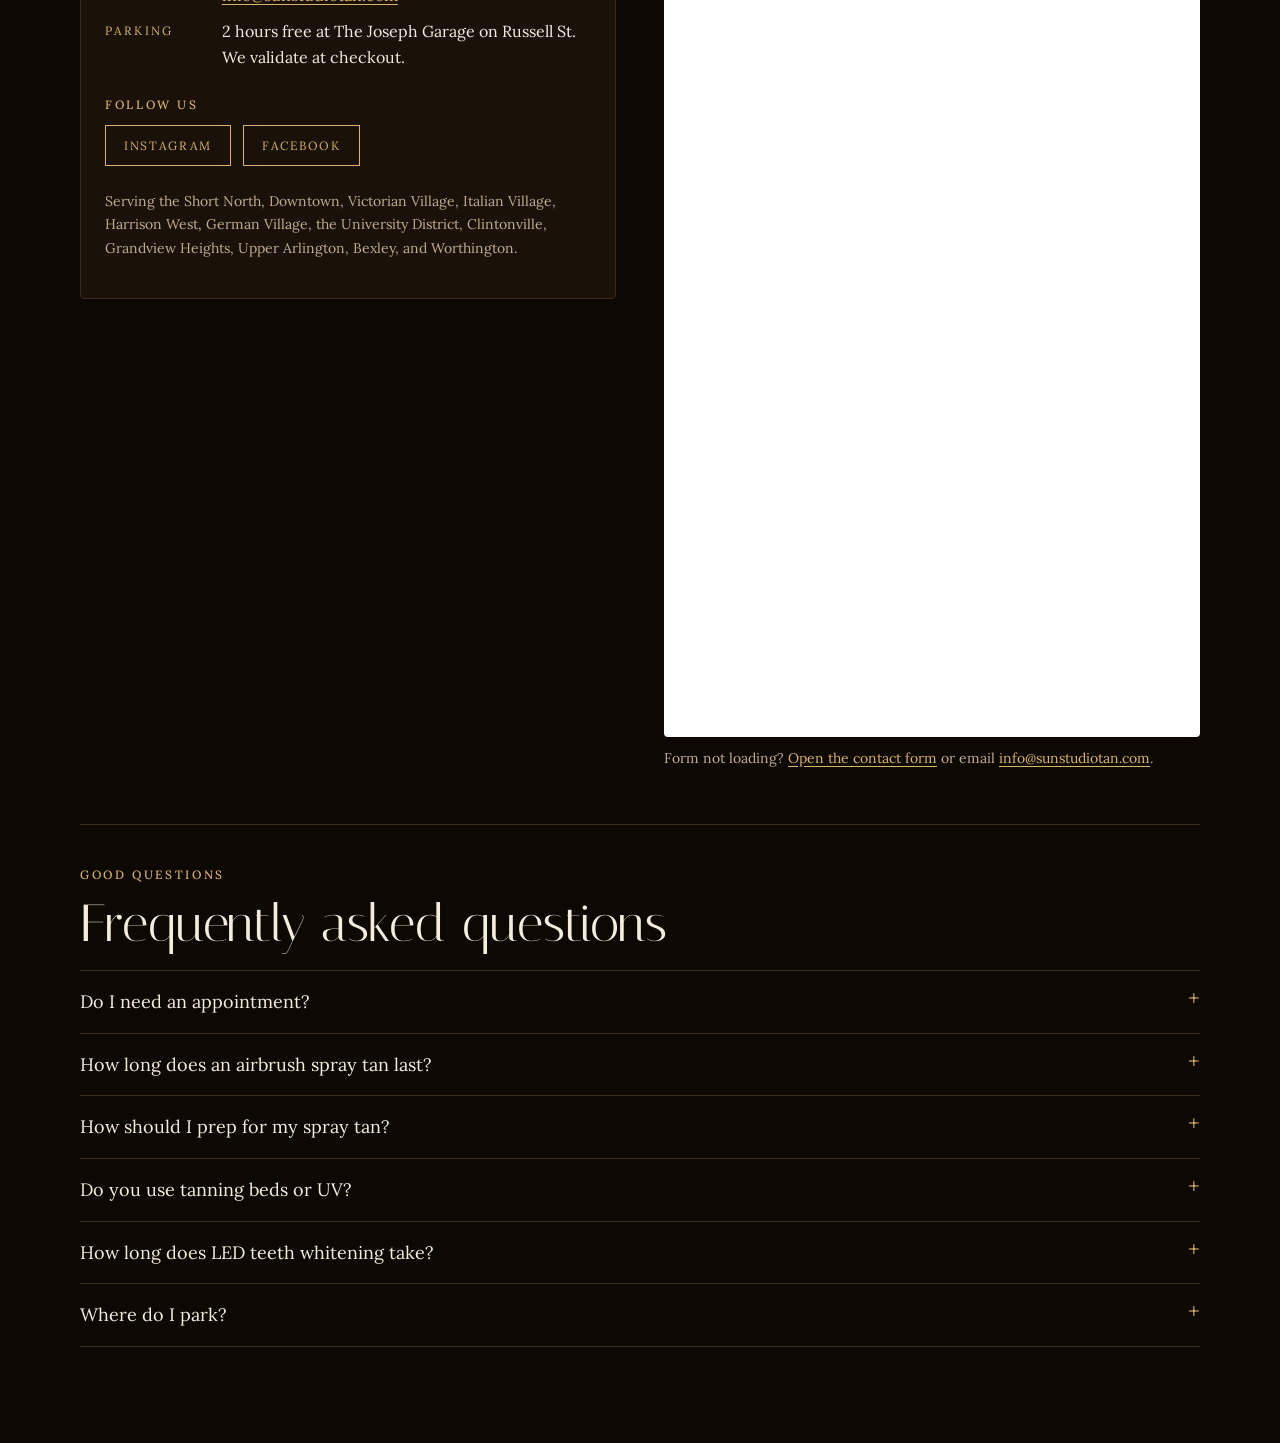
==== commit 0de63c4a: "Set hours to daily 8 AM to 8 PM on page, meta and schema Replaces "by appointment, 7 days a week" an" ====
--- a/index.html
+++ b/index.html
@@ -8,7 +8,7 @@
     <link rel="icon" type="image/png" sizes="48x48" href="/favicon-48.png" />
     <link rel="apple-touch-icon" href="/apple-touch-icon.png" />
     <title>Airbrush Spray Tan Columbus, OH | Sun Studio Tan</title>
-    <meta name="description" content="Custom airbrush spray tans and LED teeth whitening in Columbus's Short North. 612 N High St, by appointment 7 days a week. Text (614) 333-0051 to book." />
+    <meta name="description" content="Custom airbrush spray tans and LED teeth whitening in Columbus's Short North. 612 N High St, open daily 8 AM to 8 PM. Text (614) 333-0051 to book." />
     <link rel="canonical" href="https://www.sunstudiotan.com/" />
 
     <!-- Share cards: Facebook, iMessage, LinkedIn, etc. -->
@@ -17,7 +17,7 @@
     <meta property="og:locale" content="en_US" />
     <meta property="og:url" content="https://www.sunstudiotan.com/" />
     <meta property="og:title" content="Sun Studio Tan | Airbrush Spray Tans in Columbus's Short North" />
-    <meta property="og:description" content="Custom airbrush spray tans and LED teeth whitening at 612 N High St, Columbus. By appointment, 7 days a week." />
+    <meta property="og:description" content="Custom airbrush spray tans and LED teeth whitening at 612 N High St, Columbus. Open daily, 8 AM to 8 PM." />
     <meta property="og:image" content="https://www.sunstudiotan.com/og-image.jpg" />
     <meta property="og:image:width" content="1200" />
     <meta property="og:image:height" content="630" />
@@ -26,7 +26,7 @@
     <!-- Share card: X / Twitter -->
     <meta name="twitter:card" content="summary_large_image" />
     <meta name="twitter:title" content="Sun Studio Tan | Airbrush Spray Tans in Columbus's Short North" />
-    <meta name="twitter:description" content="Custom airbrush spray tans and LED teeth whitening at 612 N High St, Columbus. By appointment, 7 days a week." />
+    <meta name="twitter:description" content="Custom airbrush spray tans and LED teeth whitening at 612 N High St, Columbus. Open daily, 8 AM to 8 PM." />
     <meta name="twitter:image" content="https://www.sunstudiotan.com/og-image.jpg" />
     <meta name="twitter:image:alt" content="Sun Studio Tan, custom airbrush spray tans and LED teeth whitening in Columbus, Ohio" />
 
@@ -43,7 +43,10 @@
           "logo": "https://www.sunstudiotan.com/icon-512.png",
           "telephone": "+1-614-333-0051",
           "email": "info@sunstudiotan.com",
-          "description": "Custom airbrush spray tanning and LED teeth whitening studio in the Short North Arts District of Columbus, Ohio. By appointment, 7 days a week.",
+          "description": "Custom airbrush spray tanning and LED teeth whitening studio in the Short North Arts District of Columbus, Ohio. Open daily, 8 AM to 8 PM.",
+          "openingHoursSpecification": [
+            { "@type": "OpeningHoursSpecification", "dayOfWeek": ["Monday", "Tuesday", "Wednesday", "Thursday", "Friday", "Saturday", "Sunday"], "opens": "08:00", "closes": "20:00" }
+          ],
           "foundingDate": "2016",
           "founder": { "@type": "Person", "name": "Joey Anthony" },
           "address": {
@@ -84,7 +87,7 @@
           "@id": "https://www.sunstudiotan.com/#faq",
           "mainEntity": [
             { "@type": "Question", "name": "Do I need an appointment?",
-              "acceptedAnswer": { "@type": "Answer", "text": "Yes. Sun Studio Tan is by appointment, 7 days a week. Book online at book.sunstudiotan.com or call or text (614) 333-0051." } },
+              "acceptedAnswer": { "@type": "Answer", "text": "Appointments are recommended. We're open daily, 8 AM to 8 PM. Book online at book.sunstudiotan.com or call or text (614) 333-0051." } },
             { "@type": "Question", "name": "How long does an airbrush spray tan last?",
               "acceptedAnswer": { "@type": "Answer", "text": "Most airbrush spray tans last 7 to 10 days, depending on your skin, your prep, and your aftercare. Color fully develops within about 24 hours." } },
             { "@type": "Question", "name": "How should I prep for my spray tan?",
@@ -190,7 +193,7 @@
             <div class="card">
               <dl>
                 <dt>Hours</dt>
-                <dd>By appointment, 7 days a week.<br />Book online at <a href="https://book.sunstudiotan.com/">book.sunstudiotan.com</a></dd>
+                <dd>Open daily, 8 AM to 8 PM<br />Monday through Sunday<br />Book online at <a href="https://book.sunstudiotan.com/">book.sunstudiotan.com</a></dd>
                 <dt>Address</dt>
                 <dd>612 N High St<br />Columbus, OH 43215<br /><a href="https://www.google.com/maps/search/?api=1&amp;query=Sun+Studio+Tan+612+N+High+St+Columbus+OH+43215">Get directions</a></dd>
                 <dt>Call / Text</dt>
@@ -218,7 +221,7 @@
         <section id="faq" aria-labelledby="faq-h">
           <p class="eyebrow">Good questions</p>
           <h2 id="faq-h">Frequently asked questions</h2>
-          <details><summary>Do I need an appointment?</summary><p>Yes. We're by appointment, 7 days a week. Book online at <a href="https://book.sunstudiotan.com/">book.sunstudiotan.com</a> or call or text <a href="tel:+16143330051">(614) 333-0051</a>.</p></details>
+          <details><summary>Do I need an appointment?</summary><p>Appointments are recommended. We're open daily, 8 AM to 8 PM. Book online at <a href="https://book.sunstudiotan.com/">book.sunstudiotan.com</a> or call or text <a href="tel:+16143330051">(614) 333-0051</a>.</p></details>
           <details><summary>How long does an airbrush spray tan last?</summary><p>Most airbrush spray tans last 7 to 10 days, depending on your skin, your prep, and your aftercare. Color fully develops within about 24 hours.</p></details>
           <details><summary>How should I prep for my spray tan?</summary><p>Exfoliate the day before, shave or wax at least 8 hours ahead, and arrive with clean skin: no lotion, deodorant, or makeup. Wear loose, dark clothing.</p></details>
           <details><summary>Do you use tanning beds or UV?</summary><p>No. Sun Studio Tan is 100% sunless. Every tan is hand-applied by airbrush using Norvell, Venetian, and heated Evolv solutions.</p></details>
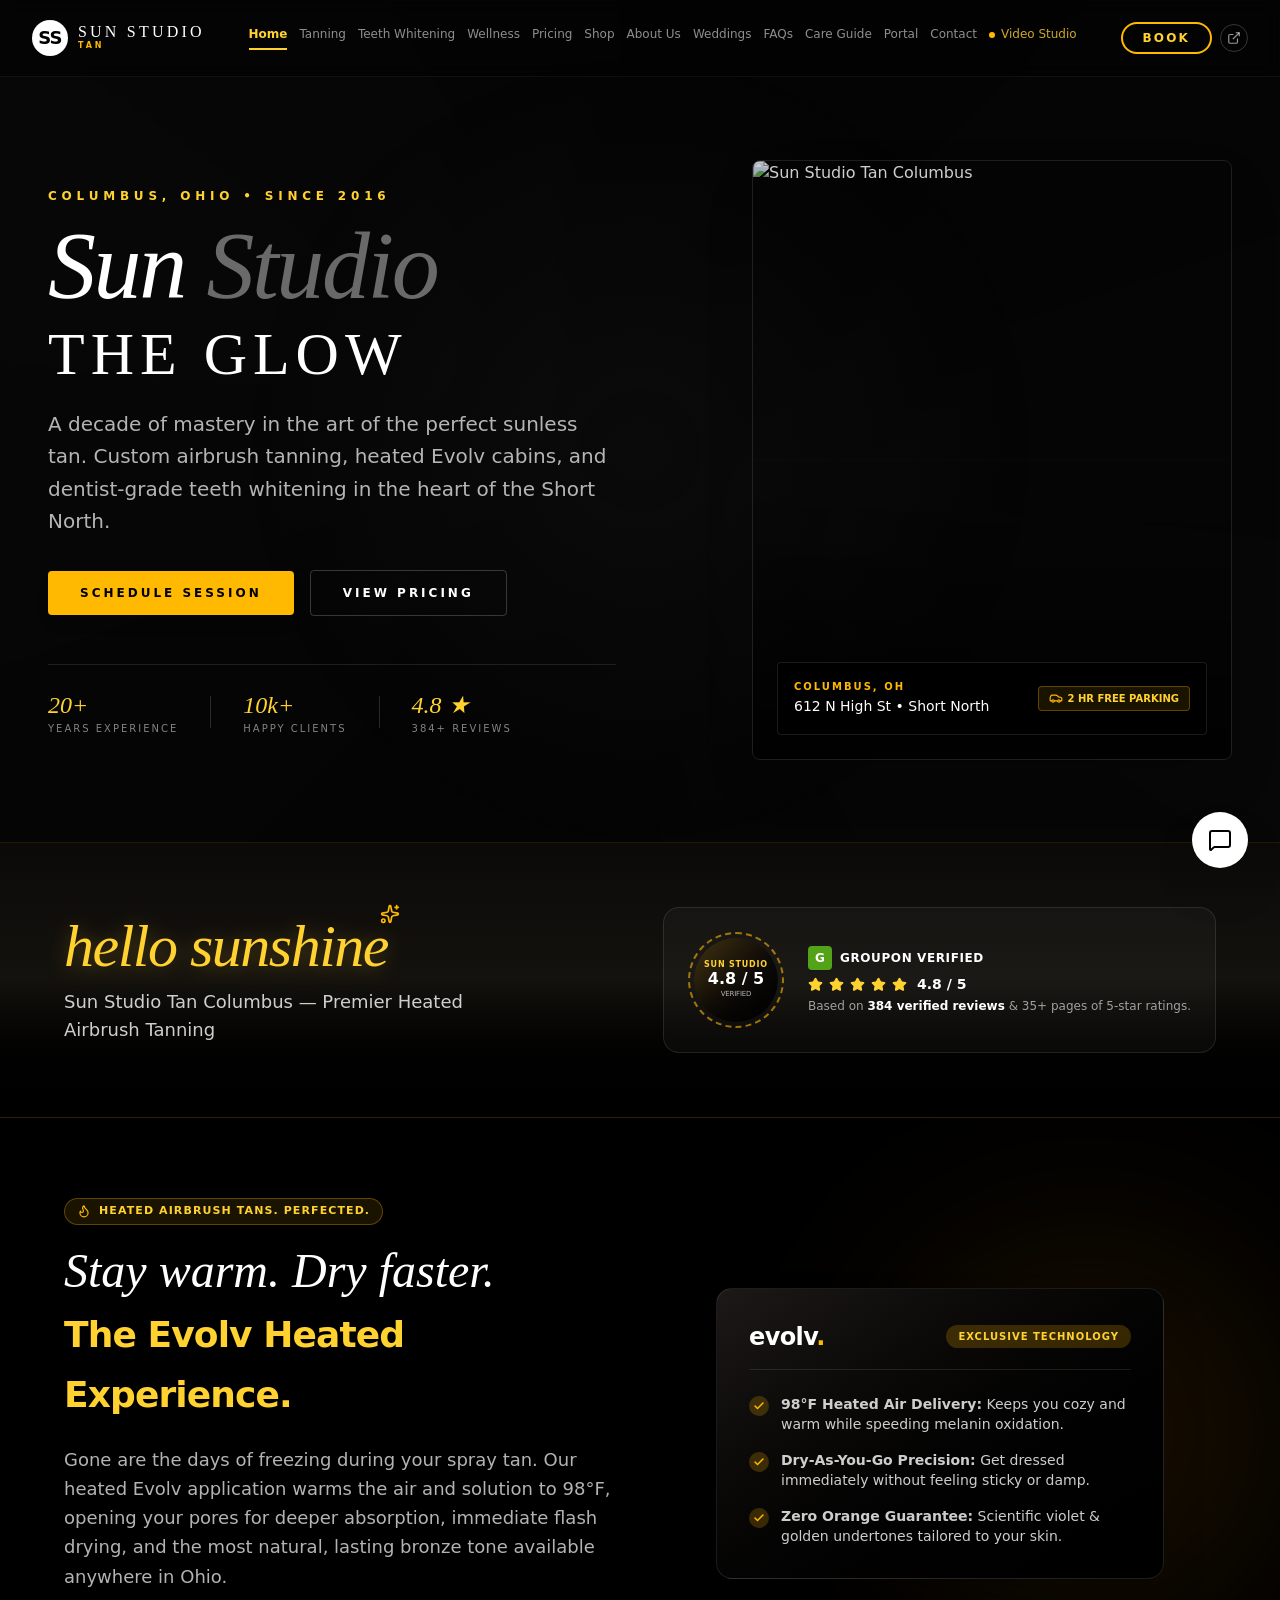
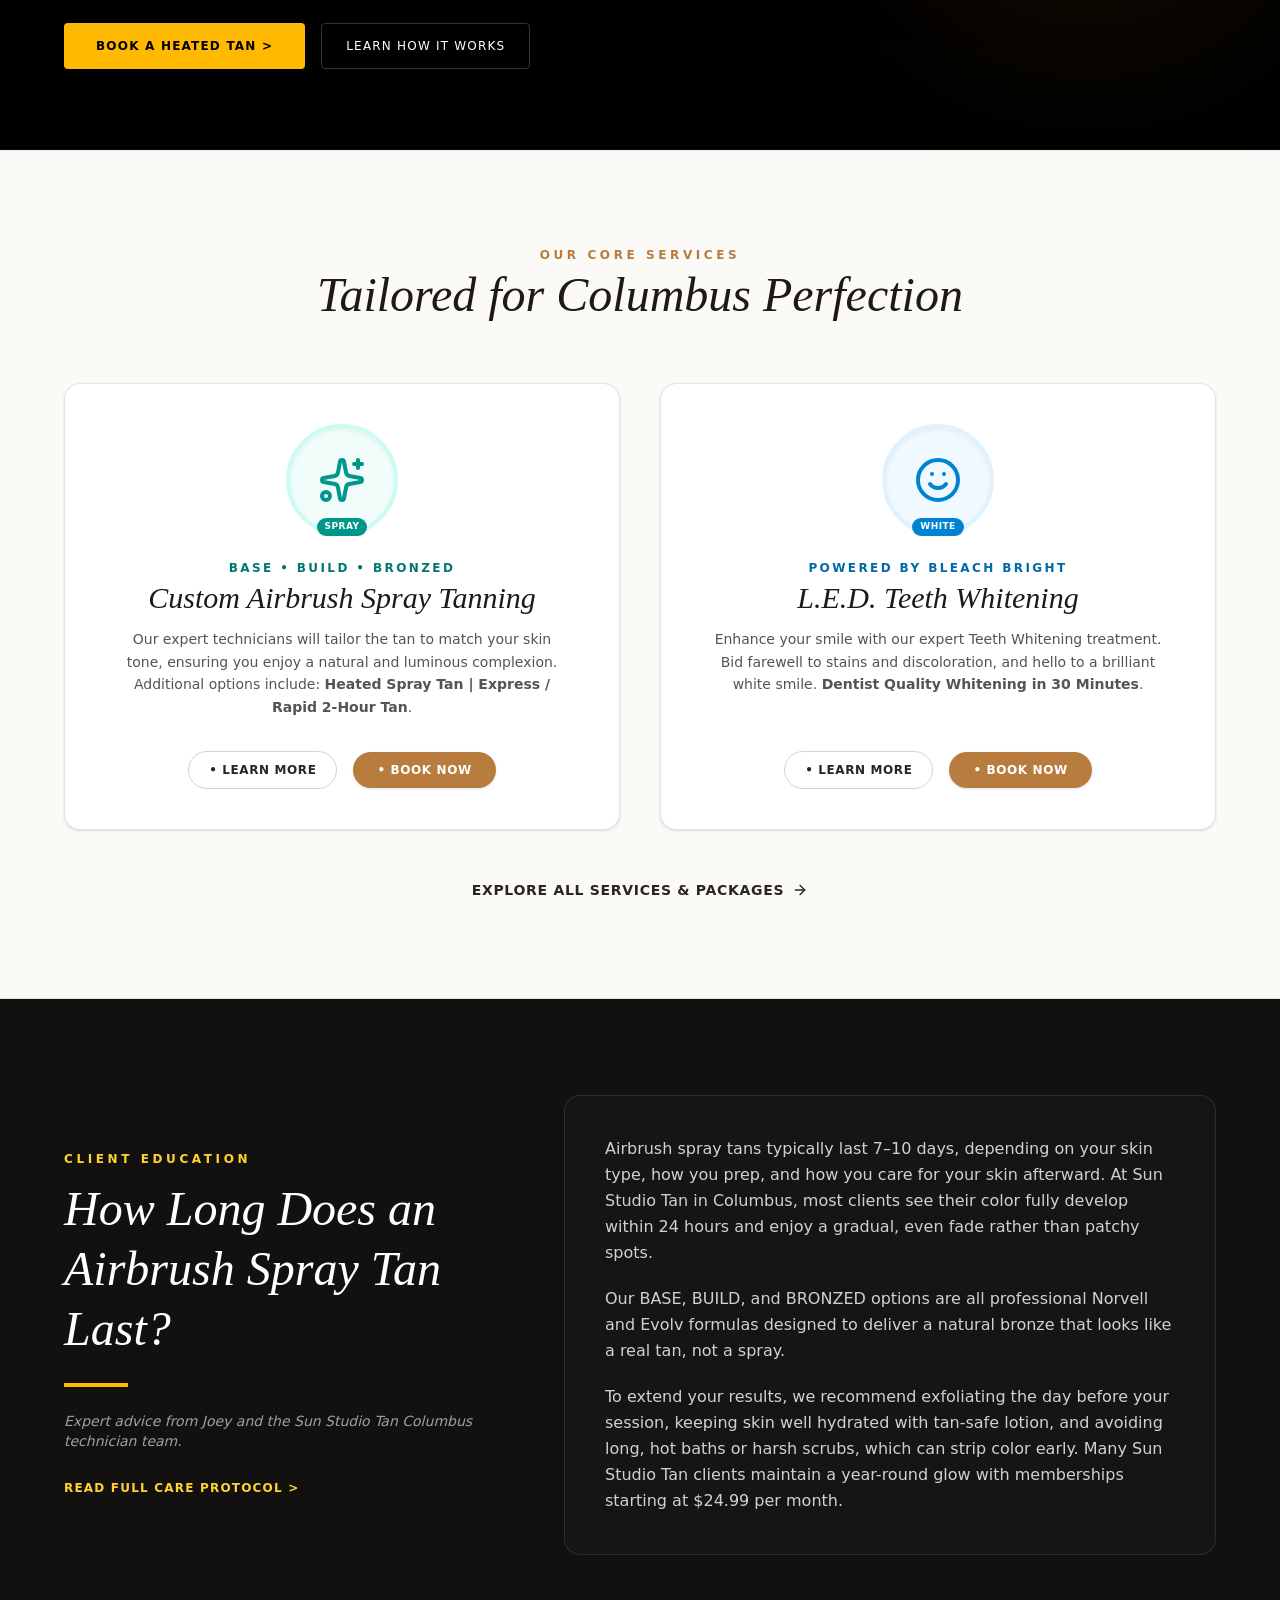
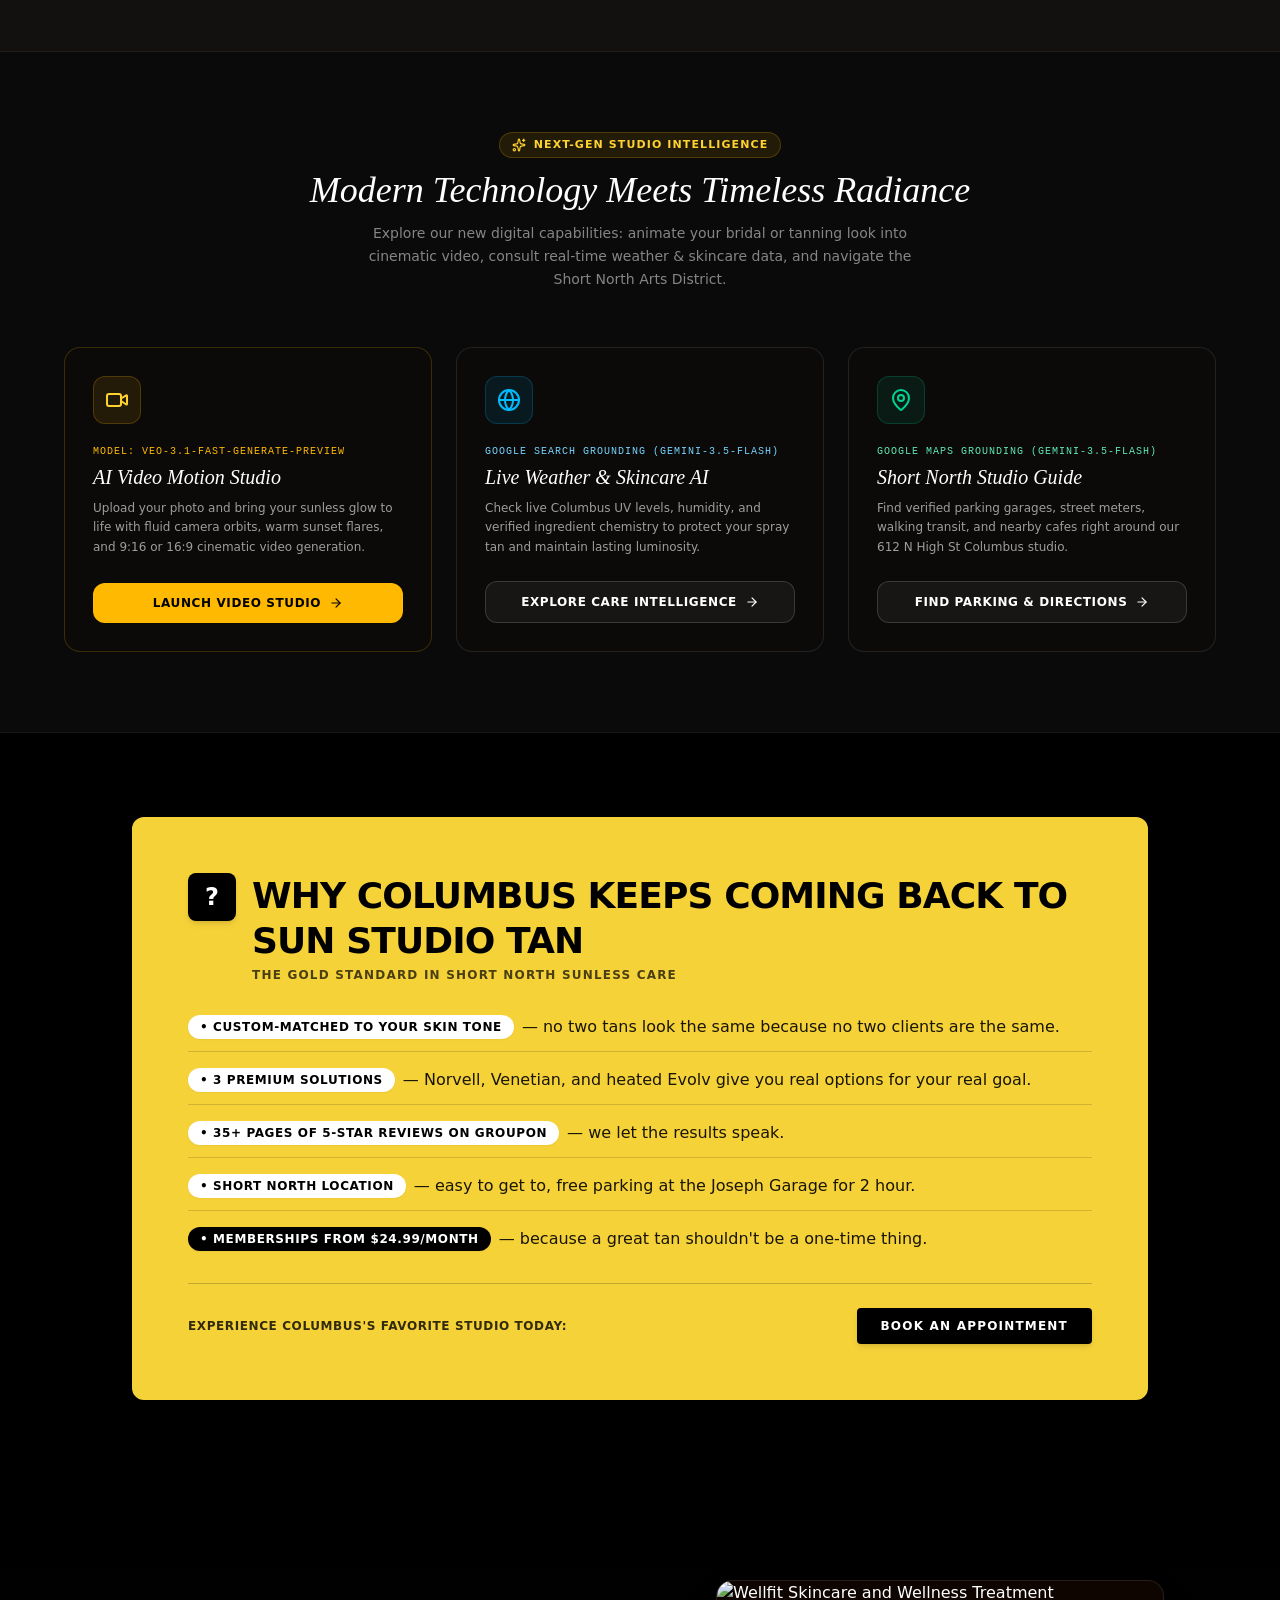
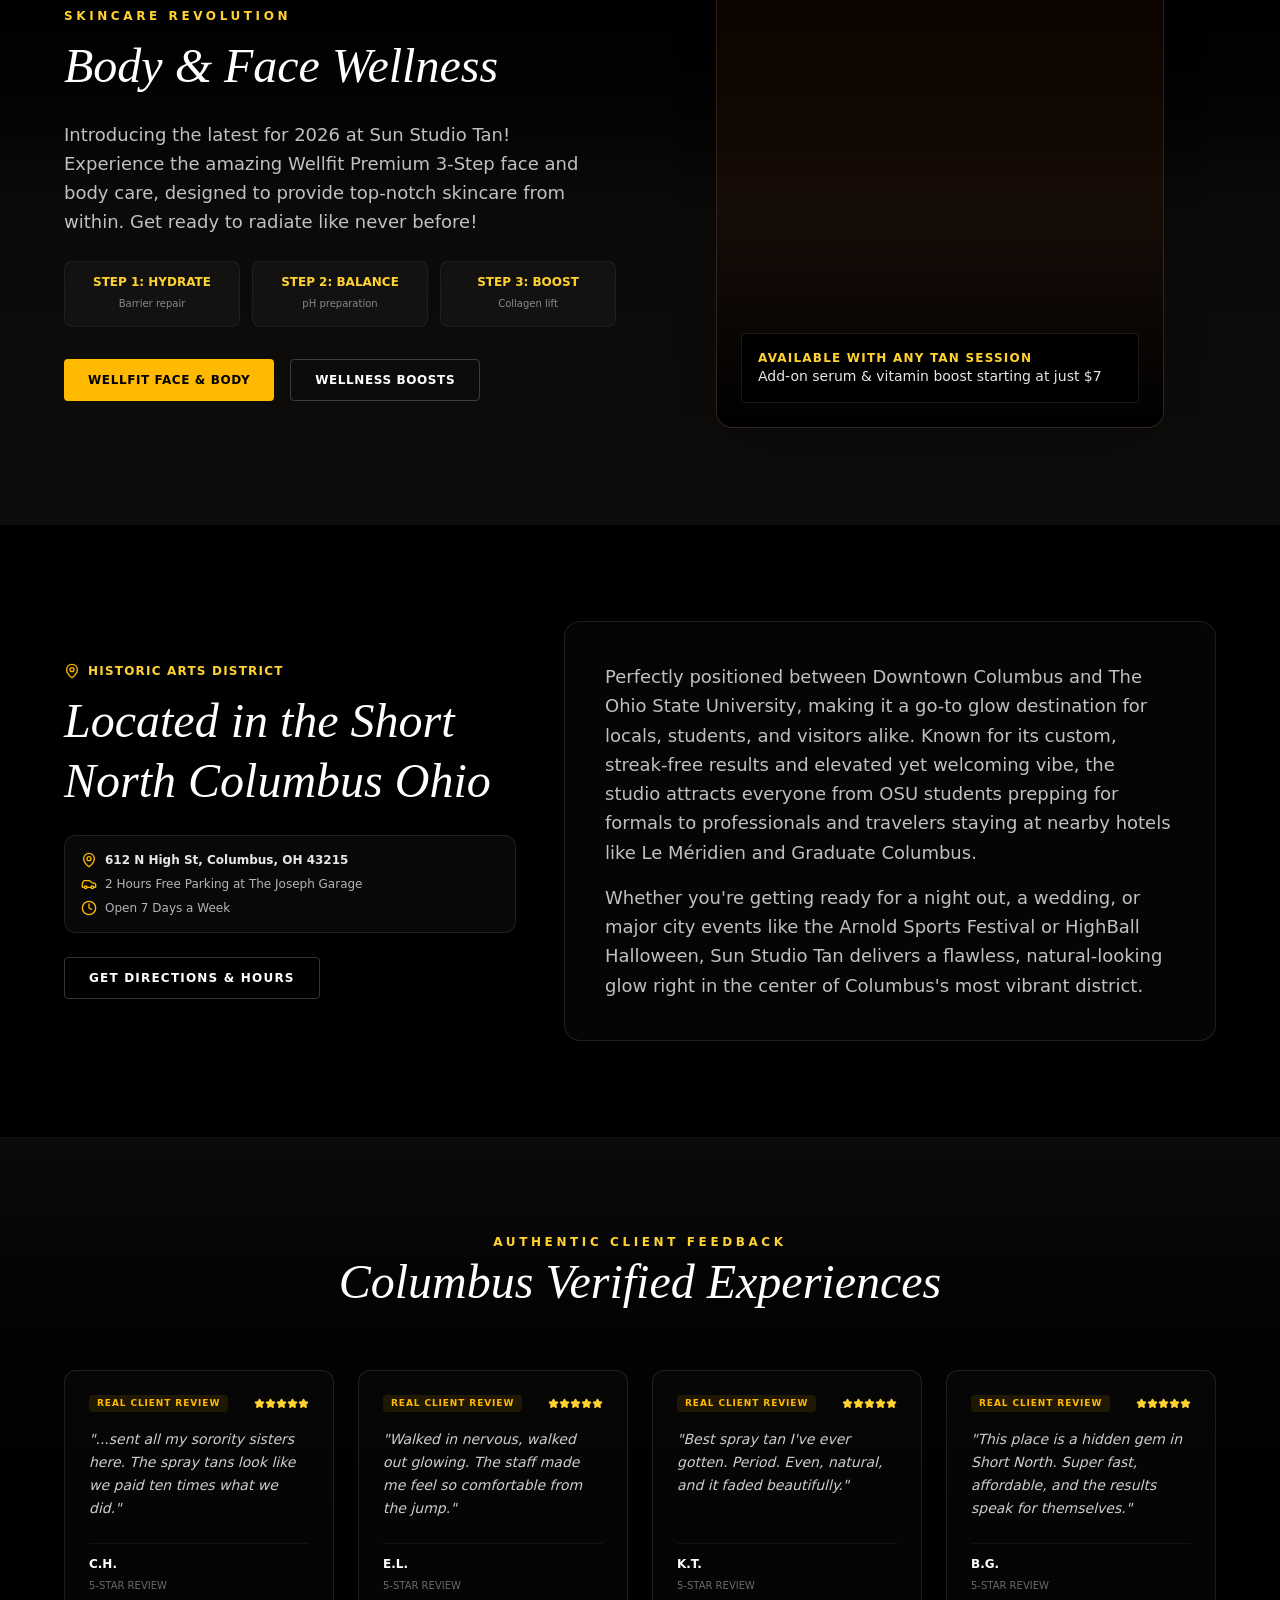
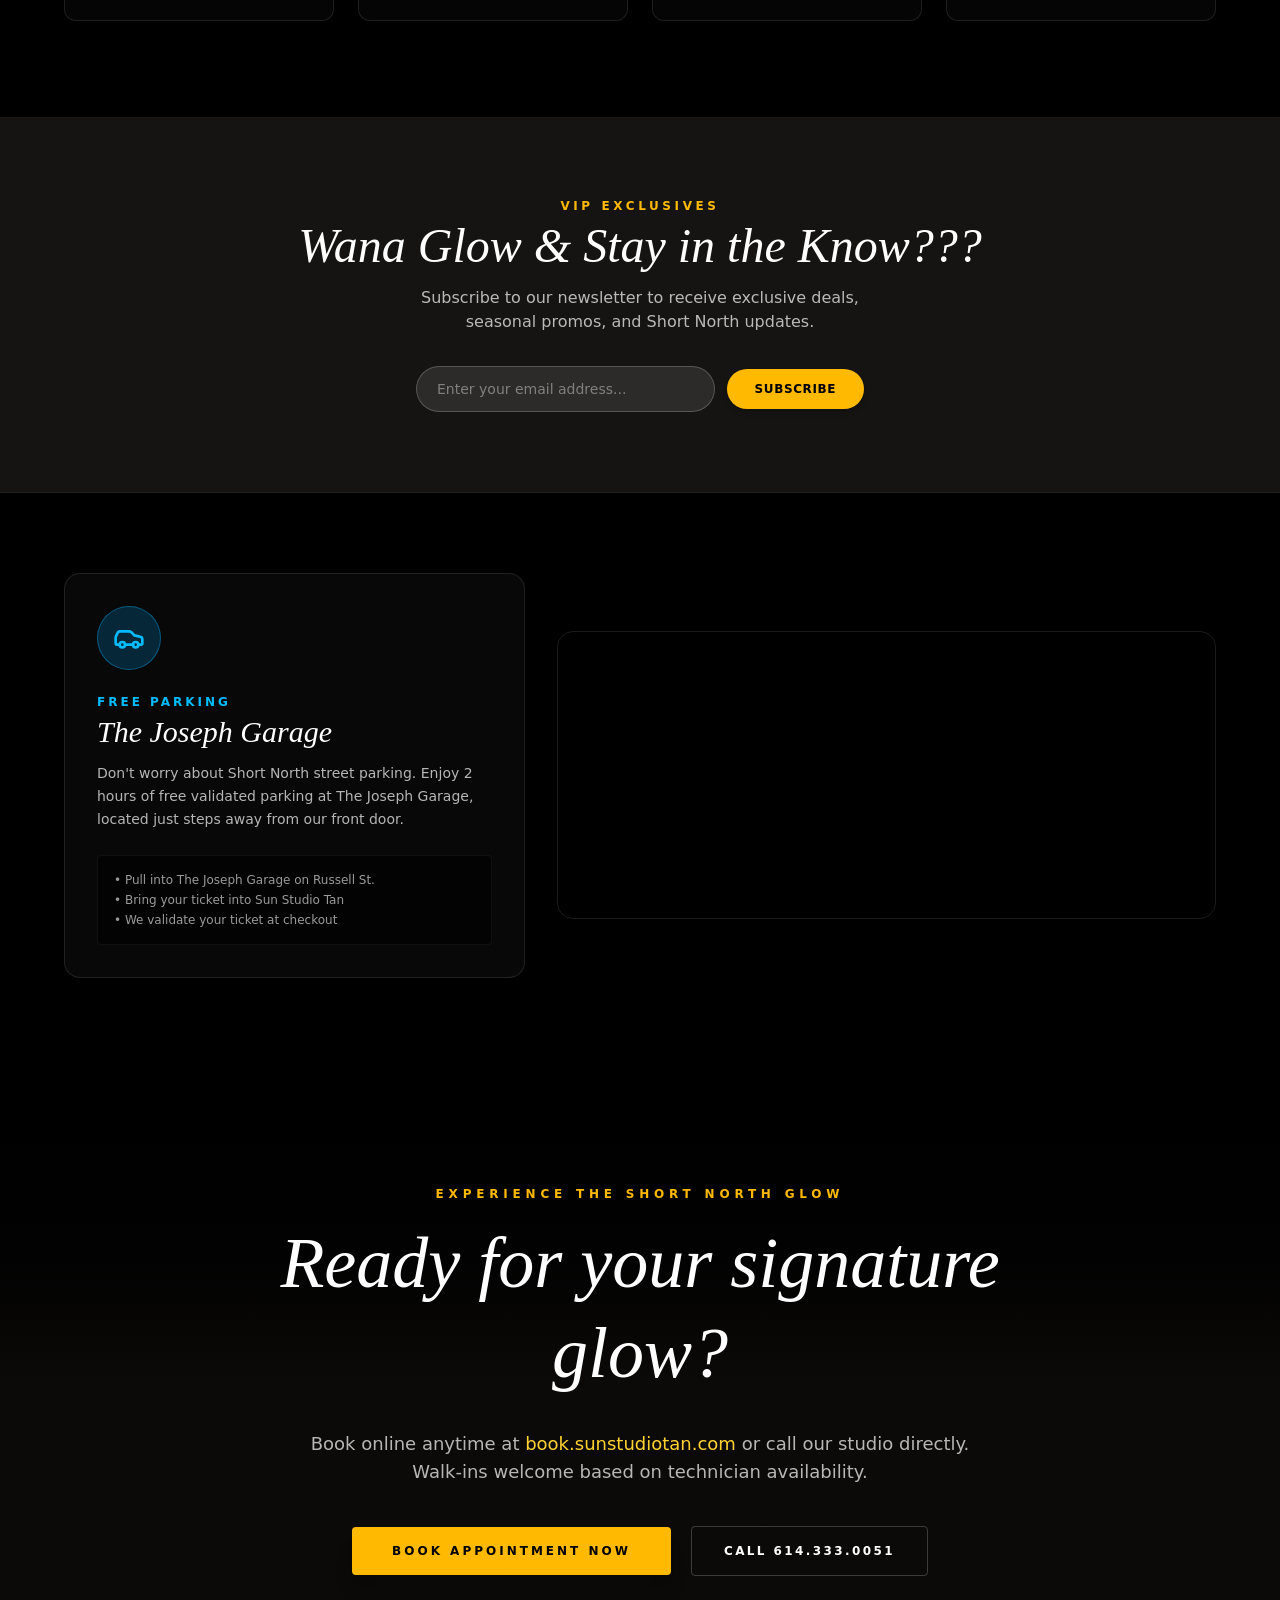
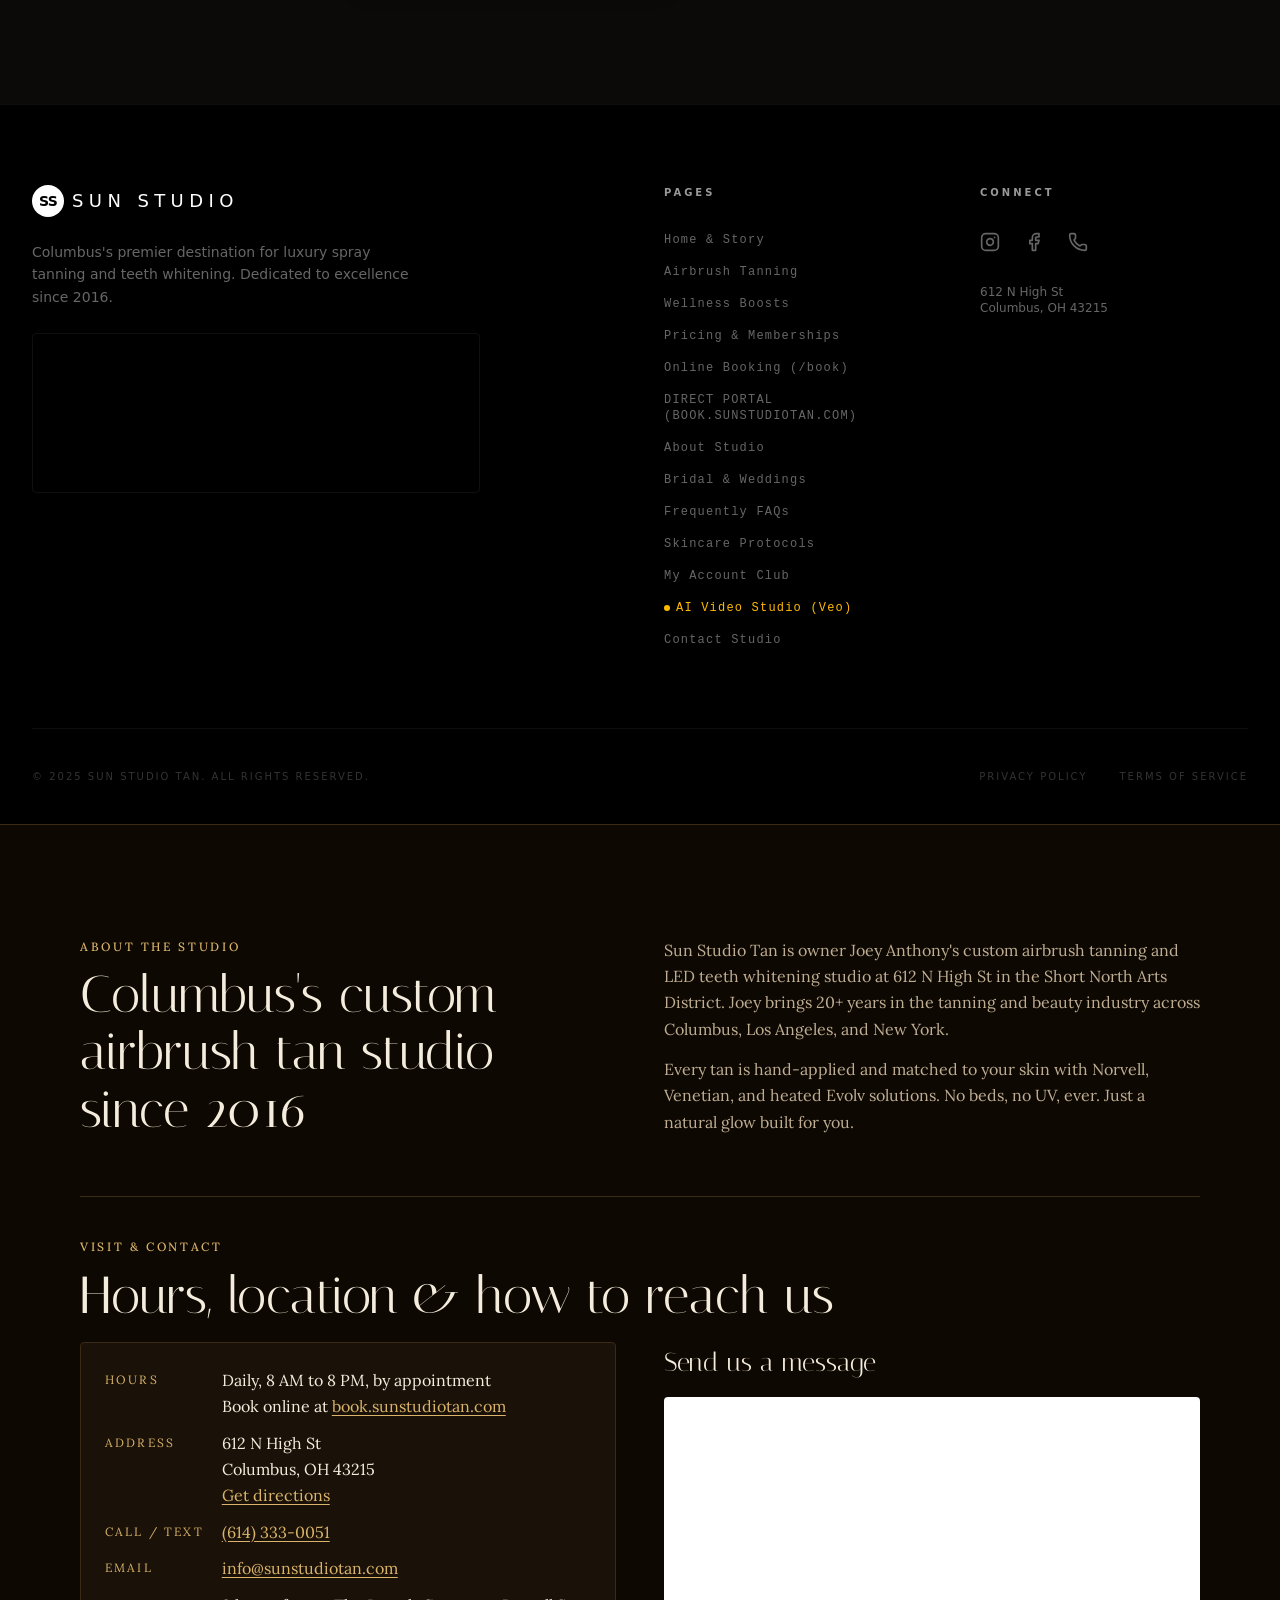
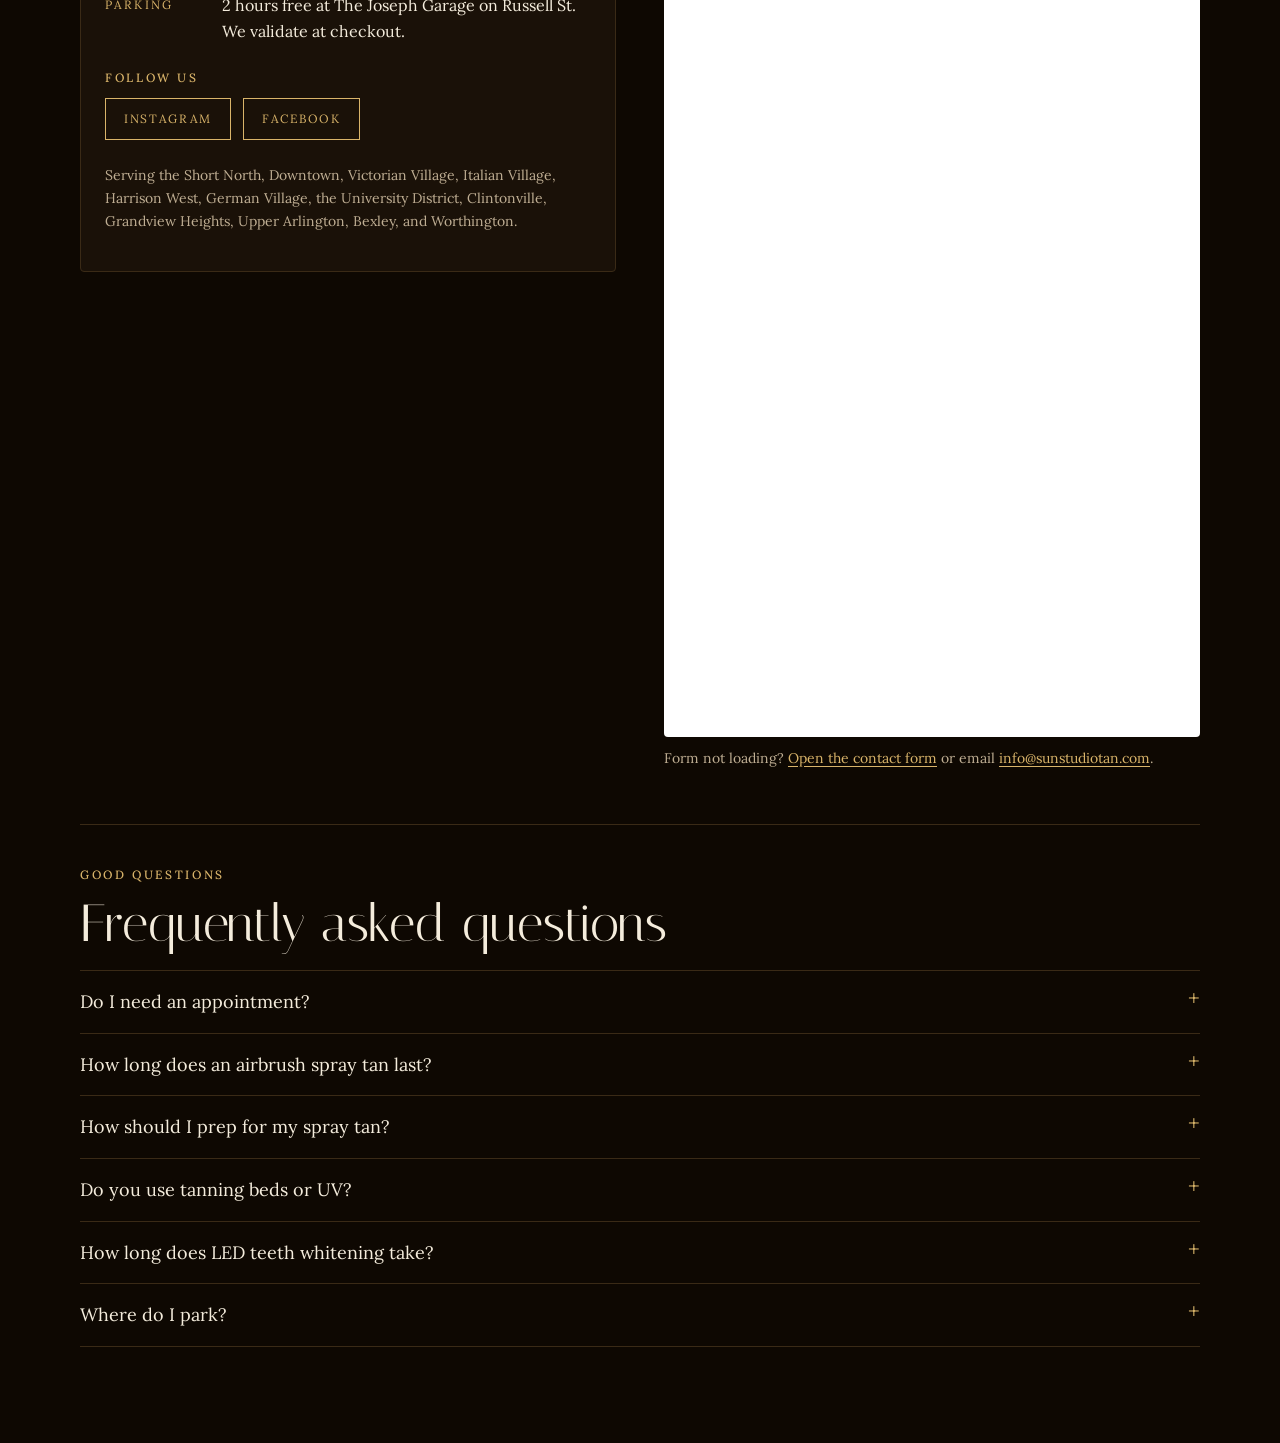
==== commit 4fc2c40c: "Hours wording: daily 8 AM to 8 PM, by appointment Co-Authored-By: Claude Opus 5.5 <noreply@anthropic" ====
--- a/index.html
+++ b/index.html
@@ -8,7 +8,7 @@
     <link rel="icon" type="image/png" sizes="48x48" href="/favicon-48.png" />
     <link rel="apple-touch-icon" href="/apple-touch-icon.png" />
     <title>Airbrush Spray Tan Columbus, OH | Sun Studio Tan</title>
-    <meta name="description" content="Custom airbrush spray tans and LED teeth whitening in Columbus's Short North. 612 N High St, open daily 8 AM to 8 PM. Text (614) 333-0051 to book." />
+    <meta name="description" content="Custom airbrush spray tans and LED teeth whitening in Columbus's Short North. 612 N High St, daily 8 AM to 8 PM by appointment. Text 614-333-0051 to book." />
     <link rel="canonical" href="https://www.sunstudiotan.com/" />
 
     <!-- Share cards: Facebook, iMessage, LinkedIn, etc. -->
@@ -17,7 +17,7 @@
     <meta property="og:locale" content="en_US" />
     <meta property="og:url" content="https://www.sunstudiotan.com/" />
     <meta property="og:title" content="Sun Studio Tan | Airbrush Spray Tans in Columbus's Short North" />
-    <meta property="og:description" content="Custom airbrush spray tans and LED teeth whitening at 612 N High St, Columbus. Open daily, 8 AM to 8 PM." />
+    <meta property="og:description" content="Custom airbrush spray tans and LED teeth whitening at 612 N High St, Columbus. Daily 8 AM to 8 PM, by appointment." />
     <meta property="og:image" content="https://www.sunstudiotan.com/og-image.jpg" />
     <meta property="og:image:width" content="1200" />
     <meta property="og:image:height" content="630" />
@@ -26,7 +26,7 @@
     <!-- Share card: X / Twitter -->
     <meta name="twitter:card" content="summary_large_image" />
     <meta name="twitter:title" content="Sun Studio Tan | Airbrush Spray Tans in Columbus's Short North" />
-    <meta name="twitter:description" content="Custom airbrush spray tans and LED teeth whitening at 612 N High St, Columbus. Open daily, 8 AM to 8 PM." />
+    <meta name="twitter:description" content="Custom airbrush spray tans and LED teeth whitening at 612 N High St, Columbus. Daily 8 AM to 8 PM, by appointment." />
     <meta name="twitter:image" content="https://www.sunstudiotan.com/og-image.jpg" />
     <meta name="twitter:image:alt" content="Sun Studio Tan, custom airbrush spray tans and LED teeth whitening in Columbus, Ohio" />
 
@@ -43,7 +43,7 @@
           "logo": "https://www.sunstudiotan.com/icon-512.png",
           "telephone": "+1-614-333-0051",
           "email": "info@sunstudiotan.com",
-          "description": "Custom airbrush spray tanning and LED teeth whitening studio in the Short North Arts District of Columbus, Ohio. Open daily, 8 AM to 8 PM.",
+          "description": "Custom airbrush spray tanning and LED teeth whitening studio in the Short North Arts District of Columbus, Ohio. Open daily 8 AM to 8 PM, by appointment.",
           "openingHoursSpecification": [
             { "@type": "OpeningHoursSpecification", "dayOfWeek": ["Monday", "Tuesday", "Wednesday", "Thursday", "Friday", "Saturday", "Sunday"], "opens": "08:00", "closes": "20:00" }
           ],
@@ -87,7 +87,7 @@
           "@id": "https://www.sunstudiotan.com/#faq",
           "mainEntity": [
             { "@type": "Question", "name": "Do I need an appointment?",
-              "acceptedAnswer": { "@type": "Answer", "text": "Appointments are recommended. We're open daily, 8 AM to 8 PM. Book online at book.sunstudiotan.com or call or text (614) 333-0051." } },
+              "acceptedAnswer": { "@type": "Answer", "text": "Yes. We're open daily, 8 AM to 8 PM, by appointment. Book online at book.sunstudiotan.com or call or text (614) 333-0051." } },
             { "@type": "Question", "name": "How long does an airbrush spray tan last?",
               "acceptedAnswer": { "@type": "Answer", "text": "Most airbrush spray tans last 7 to 10 days, depending on your skin, your prep, and your aftercare. Color fully develops within about 24 hours." } },
             { "@type": "Question", "name": "How should I prep for my spray tan?",
@@ -193,7 +193,7 @@
             <div class="card">
               <dl>
                 <dt>Hours</dt>
-                <dd>Open daily, 8 AM to 8 PM<br />Monday through Sunday<br />Book online at <a href="https://book.sunstudiotan.com/">book.sunstudiotan.com</a></dd>
+                <dd>Daily, 8 AM to 8 PM, by appointment<br />Book online at <a href="https://book.sunstudiotan.com/">book.sunstudiotan.com</a></dd>
                 <dt>Address</dt>
                 <dd>612 N High St<br />Columbus, OH 43215<br /><a href="https://www.google.com/maps/search/?api=1&amp;query=Sun+Studio+Tan+612+N+High+St+Columbus+OH+43215">Get directions</a></dd>
                 <dt>Call / Text</dt>
@@ -221,7 +221,7 @@
         <section id="faq" aria-labelledby="faq-h">
           <p class="eyebrow">Good questions</p>
           <h2 id="faq-h">Frequently asked questions</h2>
-          <details><summary>Do I need an appointment?</summary><p>Appointments are recommended. We're open daily, 8 AM to 8 PM. Book online at <a href="https://book.sunstudiotan.com/">book.sunstudiotan.com</a> or call or text <a href="tel:+16143330051">(614) 333-0051</a>.</p></details>
+          <details><summary>Do I need an appointment?</summary><p>Yes. We're open daily, 8 AM to 8 PM, by appointment. Book online at <a href="https://book.sunstudiotan.com/">book.sunstudiotan.com</a> or call or text <a href="tel:+16143330051">(614) 333-0051</a>.</p></details>
           <details><summary>How long does an airbrush spray tan last?</summary><p>Most airbrush spray tans last 7 to 10 days, depending on your skin, your prep, and your aftercare. Color fully develops within about 24 hours.</p></details>
           <details><summary>How should I prep for my spray tan?</summary><p>Exfoliate the day before, shave or wax at least 8 hours ahead, and arrive with clean skin: no lotion, deodorant, or makeup. Wear loose, dark clothing.</p></details>
           <details><summary>Do you use tanning beds or UV?</summary><p>No. Sun Studio Tan is 100% sunless. Every tan is hand-applied by airbrush using Norvell, Venetian, and heated Evolv solutions.</p></details>
